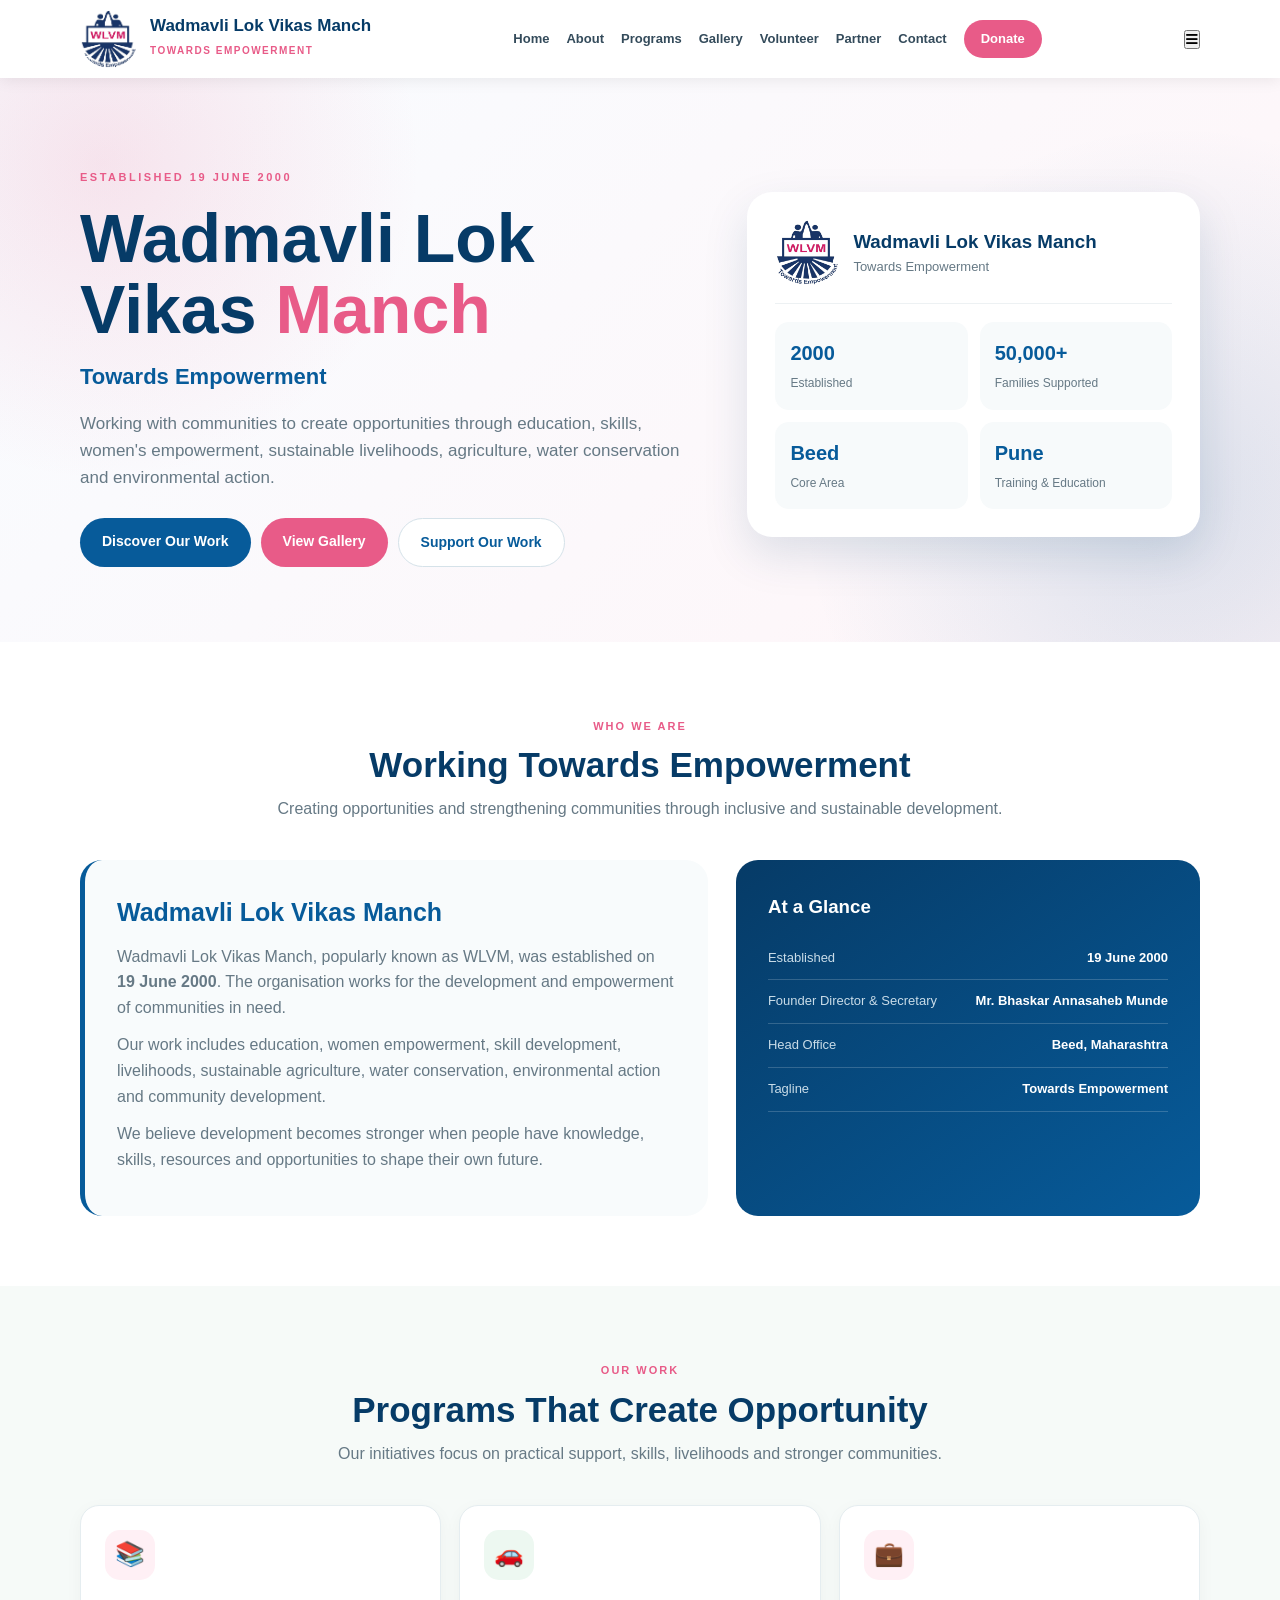
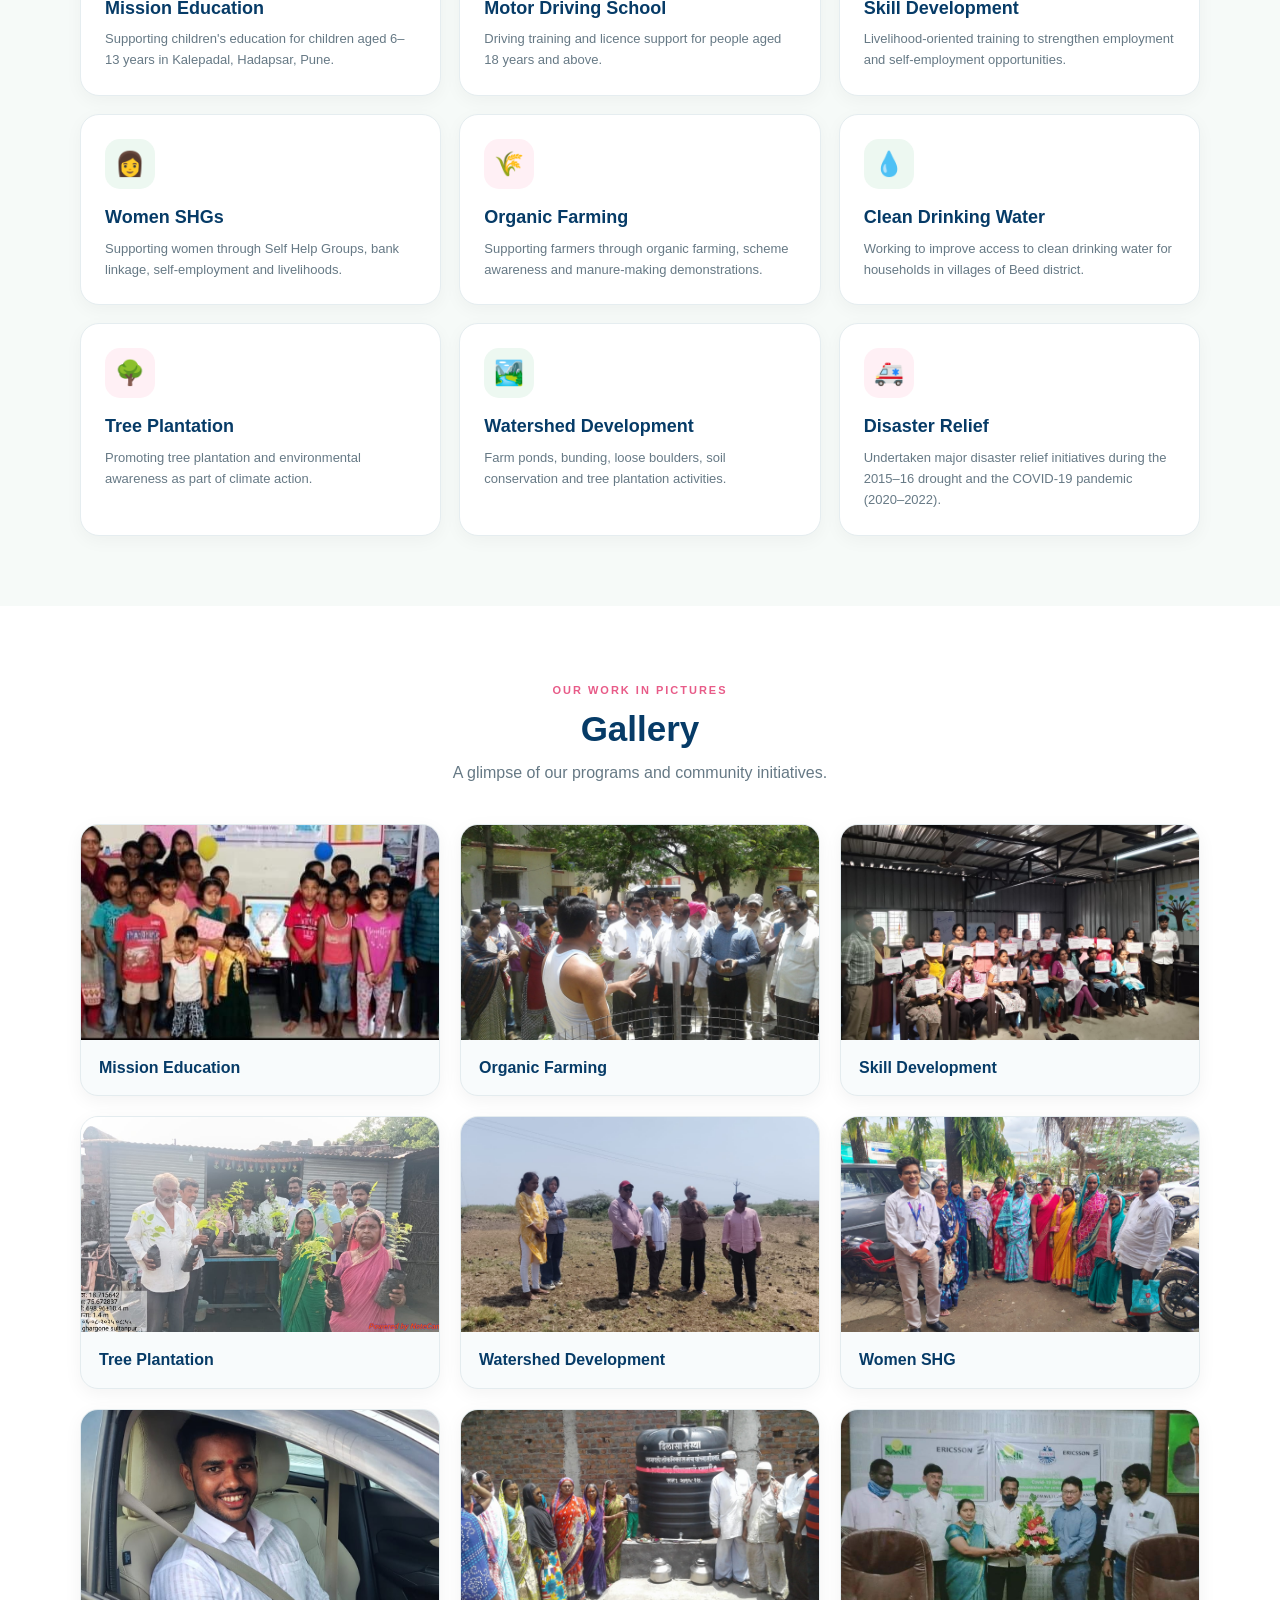
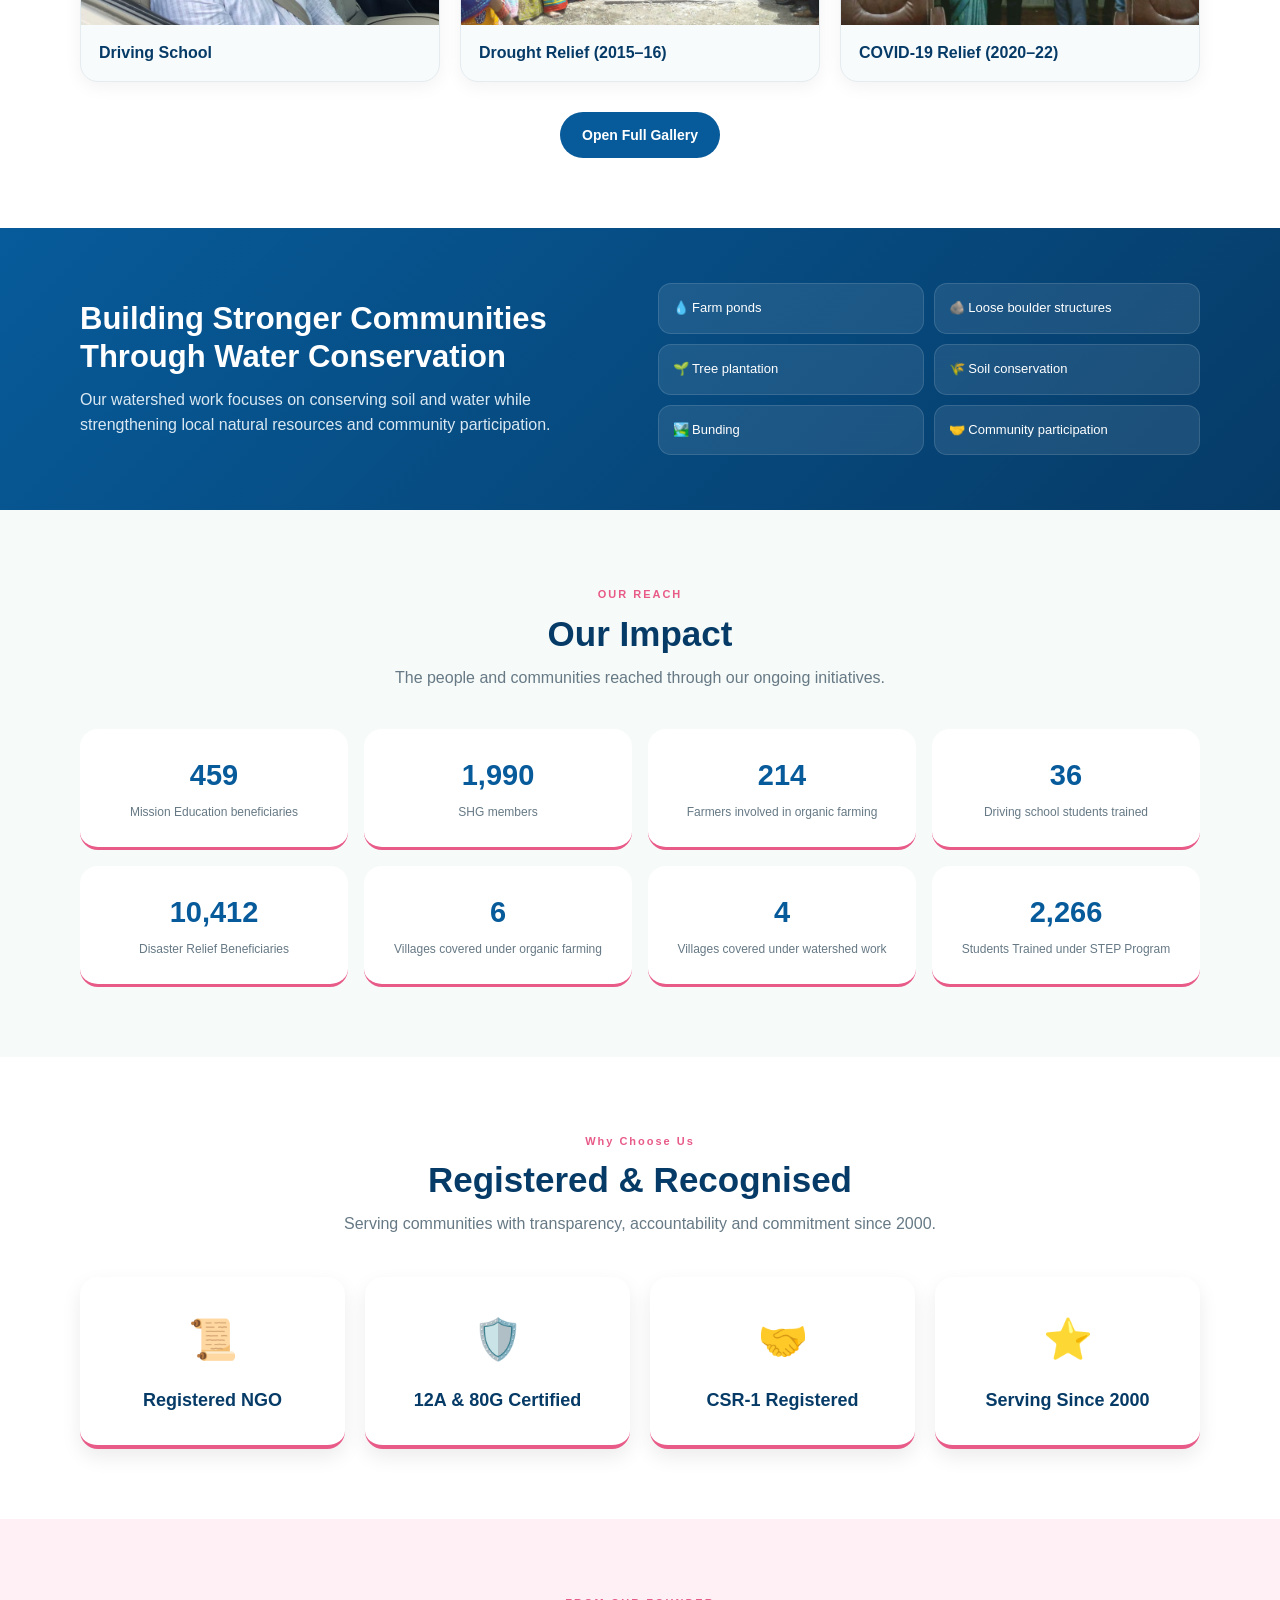
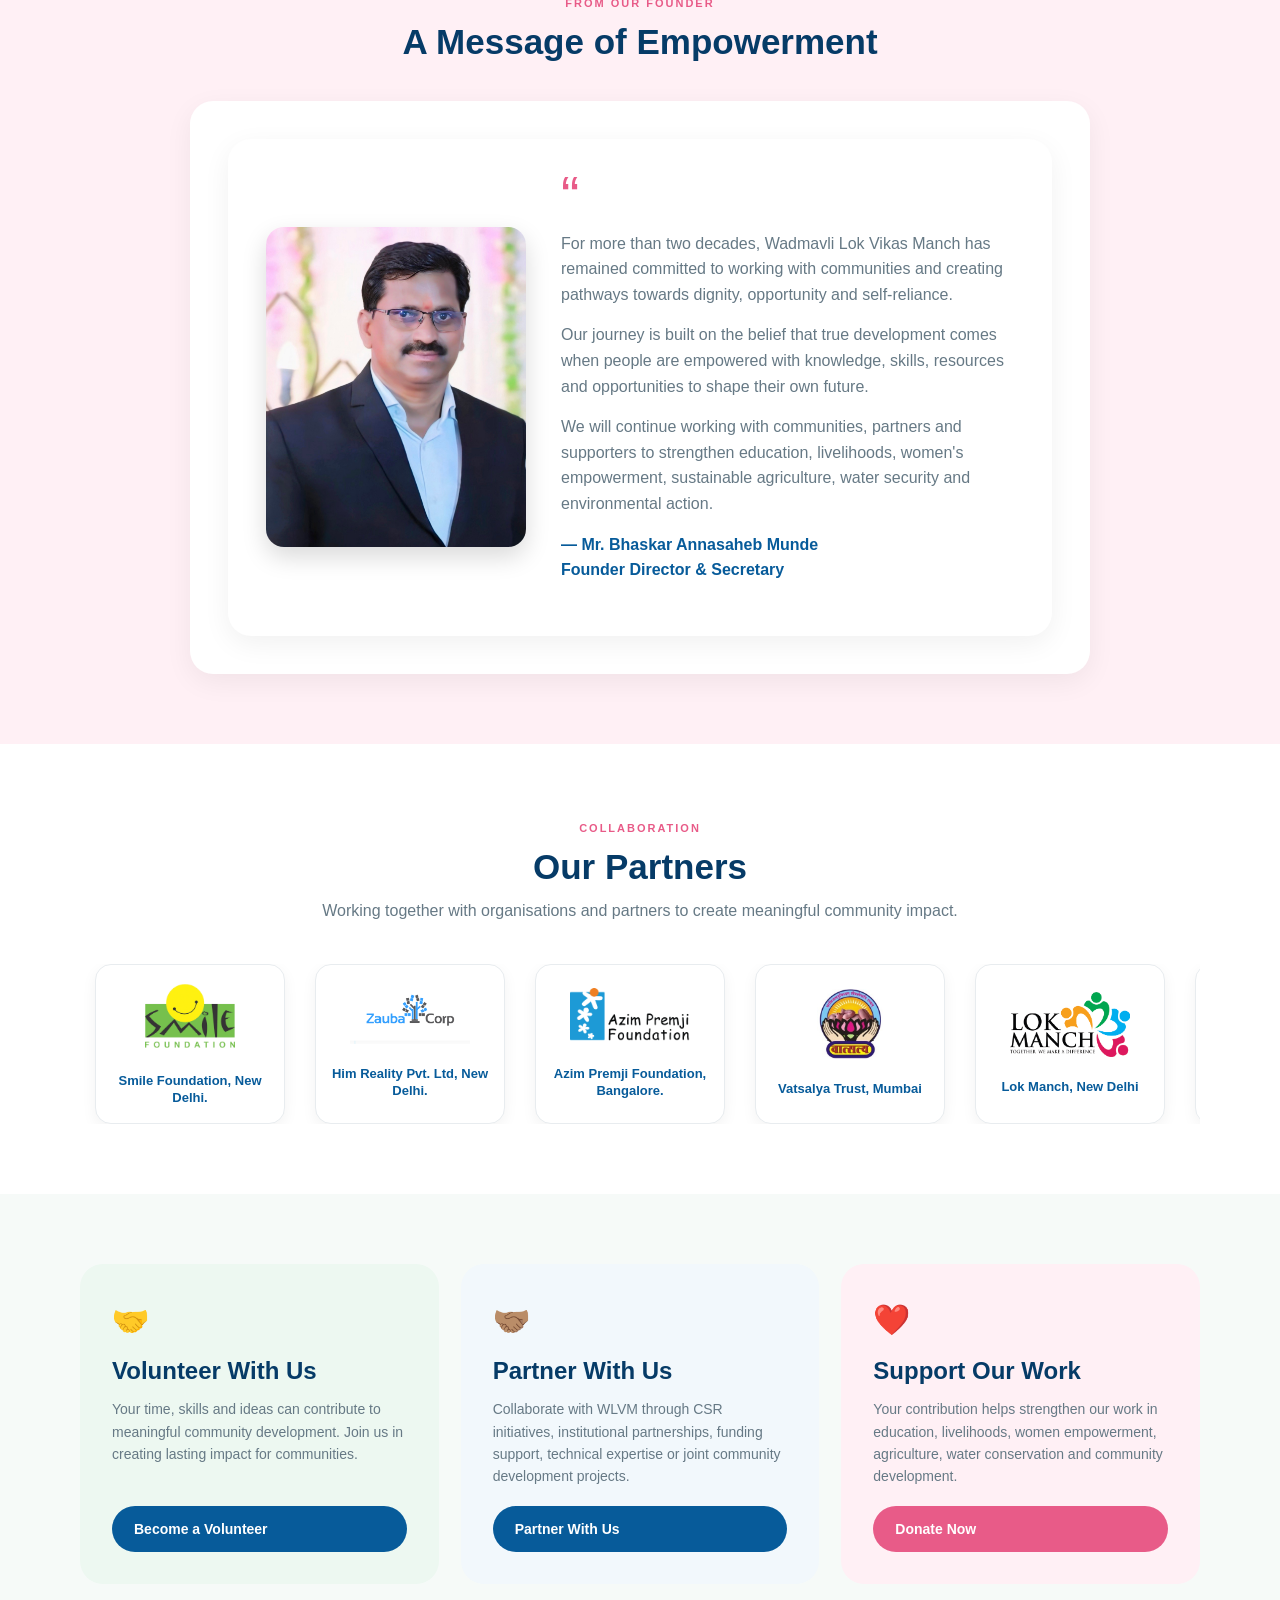
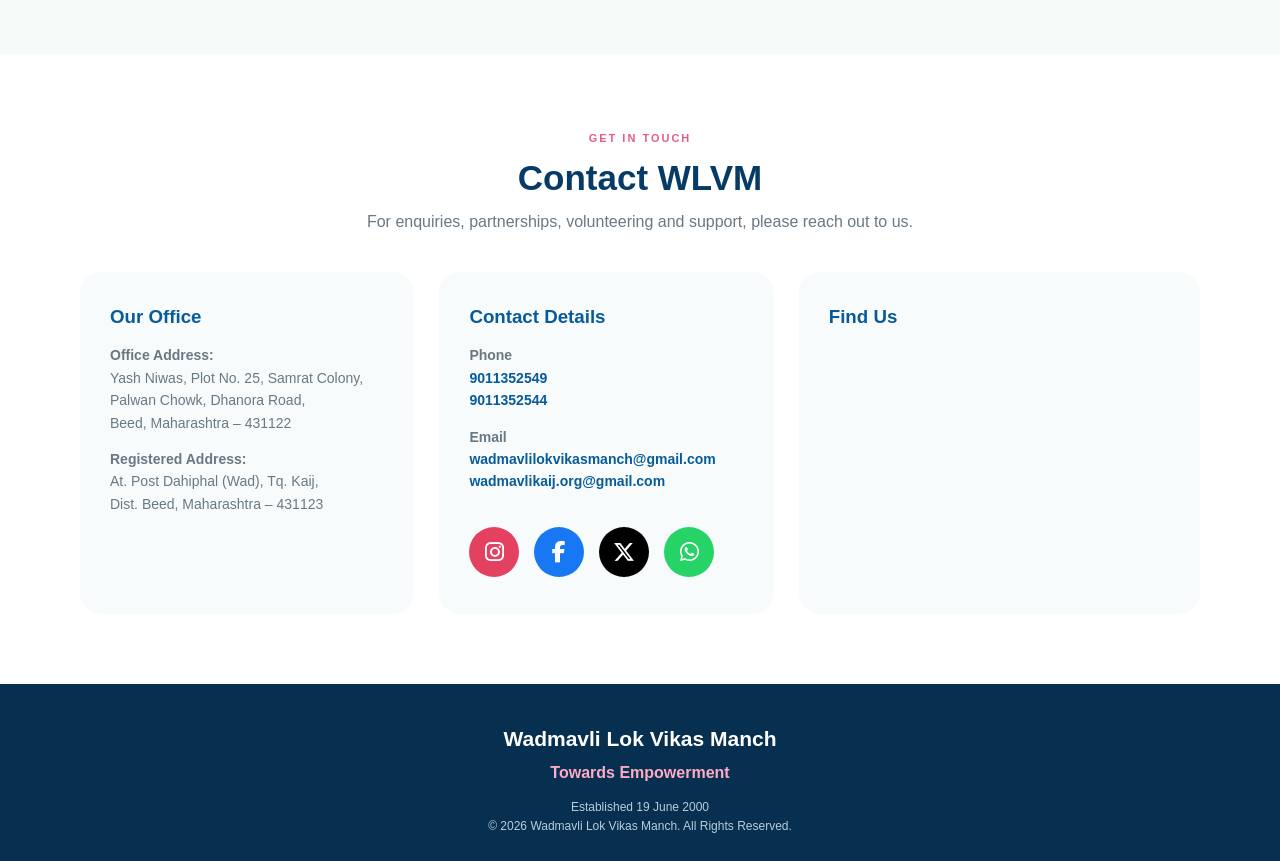
==== index.html @ 4b218665 "Remove flex-shrink from mobile menu button" ====
<!DOCTYPE html>
<html lang="en">

<head>

<meta charset="UTF-8">
<meta name="viewport" content="width=device-width, initial-scale=1.0">

<title>Wadmavli Lok Vikas Manch | Official Website</title>

<meta name="description" content="Official website of Wadmavli Lok Vikas Manch (WLVM), a registered NGO established in 2000 working for education, women empowerment, skill development, watershed development, organic farming and sustainable community development in Maharashtra, India.">

<meta name="keywords" content="Wadmavli Lok Vikas Manch, WLVM, NGO Maharashtra, NGO India, Women Empowerment, Education, Skill Development, Watershed Development, Organic Farming">

<meta name="author" content="Wadmavli Lok Vikas Manch">
<meta name="robots" content="index, follow">
<meta name="application-name" content="Wadmavli Lok Vikas Manch">

<link rel="canonical" href="https://wadmavlibeed.org/">

<link rel="icon" type="image/png" sizes="32x32" href="/favicon.png">

<!-- Open Graph -->
<meta property="og:title" content="Wadmavli Lok Vikas Manch | Official Website">
<meta property="og:site_name" content="Wadmavli Lok Vikas Manch">
<meta property="og:description" content="Towards Empowerment – Working for education, women empowerment, skill development, watershed development, organic farming and sustainable community development.">
<meta property="og:type" content="website">
<meta property="og:url" content="https://wadmavlibeed.org/">
<meta property="og:image" content="https://wadmavlibeed.org/logo.png">

<!-- Twitter/X -->
<meta name="twitter:card" content="summary_large_image">
<meta name="twitter:title" content="Wadmavli Lok Vikas Manch | Official Website">
<meta name="twitter:description" content="Official website of Wadmavli Lok Vikas Manch.">
<meta name="twitter:image" content="https://wadmavlibeed.org/logo.png">

<script type="application/ld+json">
{
  "@context": "https://schema.org",
  "@type": "NGO",
  "@id": "https://wadmavlibeed.org/#organization",
  "name": "Wadmavli Lok Vikas Manch",
  "alternateName": "WLVM",
  "url": "https://wadmavlibeed.org/",
  "logo": "https://wadmavlibeed.org/logo.png",
  "image": "https://wadmavlibeed.org/logo.png",
  "description": "Wadmavli Lok Vikas Manch is a registered non-governmental organization established in 2000, working towards education, women empowerment, skill development, watershed development, organic farming, livelihood generation and sustainable community development in Maharashtra, India.",
  "foundingDate": "2000",
  "areaServed": {
    "@type": "Country",
    "name": "India"
  },
  "contactPoint": {
    "@type": "ContactPoint",
    "contactType": "General Enquiries",
    "telephone": "+91-9011352544",
    "email": "wadmavlikaij.org@gmail.com"
  },
  "sameAs": [
    "https://www.instagram.com/wadmavli_lok_vikas_manch",
    "https://www.facebook.com/share/1Lcv3JSCjg/",
    "https://www.linkedin.com/in/wadmavli-lok-vikas-manch-0359a841a",
    "https://x.com/wadmavli_beed",
    "https://share.google/FuihnnVxALgNnZb7f"
  ],
  "knowsAbout": [
    "Education",
    "Women Empowerment",
    "Skill Development",
    "Organic Farming",
    "Watershed Development",
    "Community Development",
    "Livelihood Generation",
    "Youth Development"
  ]
}
</script>

<style>

  
/* =========================
   BASIC RESET
========================= */

*{
    margin:0;
    padding:0;
    box-sizing:border-box;
}

html{
    scroll-behavior:smooth;
}

body{
    font-family:Arial, Helvetica, sans-serif;
    color:#263746;
    background:#f6faf8;
    line-height:1.6;
}

img{
    max-width:100%;
    display:block;
}

a{
    text-decoration:none;
}

.container{
    width:min(1120px,92%);
    margin:auto;
}

section{
    scroll-margin-top:85px;
}


/* =========================
   COLORS
========================= */

:root{
    --blue:#075b9a;
    --dark-blue:#063b67;
    --pink:#e85b88;
    --green:#3c8b62;
    --light-pink:#fff0f5;
    --light-green:#edf8f1;
    --light-blue:#f2f8fc;
    --muted:#667985;
    --white:#ffffff;
}


/* =========================
   HEADER
========================= */

header{
    position:sticky;
    top:0;
    z-index:1000;
    background:rgba(255,255,255,.97);
    box-shadow:0 2px 15px rgba(0,0,0,.08);
}

.navbar{
    min-height:78px;
    display:flex;
    justify-content:space-between;
    align-items:center;
    gap:20px;
}

.logo-area{
    display:flex;
    align-items:center;
    gap:12px;
}

.logo-image{
    width:58px;
    height:58px;
    object-fit:contain;
    border-radius:50%;
}

.logo-text h2{
    color:var(--dark-blue);
    font-size:17px;
    line-height:1.2;
}

.logo-text span{
    color:var(--pink);
    font-size:10px;
    font-weight:bold;
    letter-spacing:1.5px;
}

nav{
    display:flex;
    align-items:center;
    gap:17px;
}

nav a{
    color:#344b5b;
    font-size:13px;
    font-weight:bold;
}

nav a:hover{
    color:var(--pink);
}

.nav-donate{
    background:var(--pink);
    color:white !important;
    padding:9px 17px;
    border-radius:25px;
}


/* =========================
   HERO
========================= */

.hero{
    padding:85px 0 75px;

    background:
        radial-gradient(
            circle at 8% 15%,
            rgba(232,91,136,.15),
            transparent 25%
        ),

        radial-gradient(
            circle at 92% 75%,
            rgba(7,91,154,.14),
            transparent 30%
        ),

        linear-gradient(
            135deg,
            #f8fcff,
            #fff5f8
        );
}

.hero-grid{
    display:grid;
    grid-template-columns:1.15fr .85fr;
    align-items:center;
    gap:55px;
}

.hero-label{
    color:var(--pink);
    font-size:11px;
    font-weight:bold;
    letter-spacing:2.5px;
}

.hero h1{
    color:var(--dark-blue);
    font-size:clamp(42px,6vw,68px);
    line-height:1.05;
    margin:14px 0;
}

.hero h1 span{
    color:var(--pink);
}

.tagline{
    color:var(--blue);
    font-size:22px;
    font-weight:bold;
    margin-bottom:15px;
}

.hero-description{
    color:var(--muted);
    font-size:17px;
    max-width:650px;
}

.buttons{
    display:flex;
    flex-wrap:wrap;
    gap:10px;
    margin-top:27px;
}

.btn{
    display:inline-block;
    padding:12px 22px;
    border-radius:30px;
    font-size:14px;
    font-weight:bold;
    transition:.25s;
}

.btn:hover{
    transform:translateY(-2px);
}

.btn-blue{
    background:var(--blue);
    color:white;
}

.btn-pink{
    background:var(--pink);
    color:white;
}

.btn-white{
    background:white;
    color:var(--blue);
    border:1px solid #d5e2e9;
}


/* =========================
   HERO CARD
========================= */

.hero-card{
    background:white;
    padding:28px;
    border-radius:25px;
    box-shadow:0 18px 45px rgba(6,59,103,.13);
}

.hero-card-top{
    display:flex;
    align-items:center;
    gap:13px;
    padding-bottom:18px;
    border-bottom:1px solid #edf1f3;
    margin-bottom:18px;
}

.hero-logo{
    width:65px;
    height:65px;
    object-fit:contain;
}

.hero-card h3{
    color:var(--dark-blue);
}

.hero-card p{
    color:var(--muted);
    font-size:13px;
}

.hero-points{
    display:grid;
    grid-template-columns:1fr 1fr;
    gap:12px;
}

.hero-point{
    background:#f7fafb;
    padding:15px;
    border-radius:14px;
}

.hero-point strong{
    display:block;
    color:var(--blue);
    font-size:20px;
}

.hero-point span{
    color:var(--muted);
    font-size:12px;
}


/* =========================
   GENERAL SECTION
========================= */

.section{
    padding:70px 0;
}

.section-heading{
    text-align:center;
    max-width:760px;
    margin:0 auto 38px;
}

.eyebrow{
    color:var(--pink);
    font-size:11px;
    font-weight:bold;
    letter-spacing:2px;
}

.section-heading h2{
    color:var(--dark-blue);
    font-size:35px;
    line-height:1.2;
    margin:7px 0 10px;
}

.section-heading p{
    color:var(--muted);
}


/* =========================
   ABOUT
========================= */

.about{
    background:white;
}

.about-grid{
    display:grid;
    grid-template-columns:1.15fr .85fr;
    gap:28px;
}

.about-main{
    background:#f8fbfc;
    padding:32px;
    border-radius:22px;
    border-left:5px solid var(--blue);
}

.about-main h3{
    color:var(--blue);
    font-size:25px;
    margin-bottom:12px;
}

.about-main p{
    color:var(--muted);
    margin-bottom:12px;
}

.about-facts{
    background:linear-gradient(
        145deg,
        var(--dark-blue),
        var(--blue)
    );

    color:white;
    padding:32px;
    border-radius:22px;
}

.about-facts h3{
    margin-bottom:15px;
}

.fact{
    display:flex;
    justify-content:space-between;
    gap:15px;
    padding:11px 0;
    border-bottom:1px solid rgba(255,255,255,.18);
    font-size:13px;
}

.fact span{
    color:#c9dce8;
}

.fact strong{
    text-align:right;
}


/* =========================
   PROGRAMS
========================= */

.programs{
    background:#f6faf8;
}

.program-grid{
    display:grid;
    grid-template-columns:repeat(3,1fr);
    gap:18px;
}

.program-card{
    background:white;
    padding:24px;
    border-radius:19px;
    border:1px solid #e5edf0;
    box-shadow:0 5px 18px rgba(0,0,0,.04);
    transition:.25s;
}

.program-card:hover{
    transform:translateY(-4px);
    box-shadow:0 12px 25px rgba(0,0,0,.09);
}

.program-icon{
    width:50px;
    height:50px;
    border-radius:15px;
    display:flex;
    align-items:center;
    justify-content:center;
    background:var(--light-pink);
    font-size:24px;
    margin-bottom:14px;
}

.program-card:nth-child(even)
.program-icon{
    background:var(--light-green);
}

.program-card h3{
    color:var(--dark-blue);
    font-size:18px;
    margin-bottom:7px;
}

.program-card p{
    color:var(--muted);
    font-size:13px;
}


/* =========================
   GALLERY
========================= */

.gallery{
    background:white;
}

.gallery-grid{
    display:grid;
    grid-template-columns:repeat(3,1fr);
    gap:20px;
}

.gallery-card{
    background:#f8fbfc;
    border-radius:18px;
    overflow:hidden;
    border:1px solid #e4ecef;
    box-shadow:0 5px 18px rgba(0,0,0,.05);
    transition:.25s;
}

.gallery-card:hover{
    transform:translateY(-5px);
    box-shadow:0 12px 28px rgba(0,0,0,.10);
}

.gallery-card img{
    width:100%;
    height:215px;
    object-fit:cover;
}

.gallery-card h3{
    color:var(--dark-blue);
    padding:15px 18px;
    font-size:16px;
}

.gallery-more{
    text-align:center;
    margin-top:30px;
}


/* =========================
   HIGHLIGHT
========================= */

.highlight{
    padding:55px 0;
    background:
        linear-gradient(
            135deg,
            var(--blue),
            var(--dark-blue)
        );

    color:white;
}

.highlight-grid{
    display:grid;
    grid-template-columns:1fr 1fr;
    gap:35px;
    align-items:center;
}

.highlight h2{
    font-size:31px;
    line-height:1.2;
    margin-bottom:12px;
}

.highlight p{
    color:#d9e8f2;
}

.highlight-list{
    display:grid;
    grid-template-columns:1fr 1fr;
    gap:10px;
}

.highlight-item{
    background:rgba(255,255,255,.09);
    border:1px solid rgba(255,255,255,.12);
    padding:14px;
    border-radius:13px;
    font-size:13px;
}


/* =========================
   IMPACT
========================= */

.impact{
    background:#f6faf8;
}

.impact-grid{
    display:grid;
    grid-template-columns:repeat(4,1fr);
    gap:16px;
}

.impact-card{
    text-align:center;
    background:white;
    border-radius:18px;
    padding:23px 12px;
    border-bottom:3px solid var(--pink);
}

.impact-card strong{
    display:block;
    color:var(--blue);
    font-size:29px;
}

.impact-card span{
    color:var(--muted);
    font-size:12px;
}

/* ===========================
   TRUST SECTION
=========================== */

.trust{
    background:#ffffff;
}

.trust-grid{
    display:grid;
    grid-template-columns:repeat(4,1fr);
    gap:20px;
    margin-top:40px;
}

.trust-card{
    background:#ffffff;
    border-radius:18px;
    padding:30px 20px;
    text-align:center;
    box-shadow:0 8px 20px rgba(0,0,0,.08);
    border-bottom:4px solid var(--pink);
    transition:.3s ease;
}

.trust-card:hover{
    transform:translateY(-6px);
}

.trust-icon{
    font-size:40px;
    margin-bottom:15px;
}

.trust-card h3{
    margin:0;
    color:var(--dark-blue);
    font-size:18px;
}

/* Responsive */

@media (max-width:900px){

.trust-grid{
    grid-template-columns:repeat(2,1fr);
}

}

@media (max-width:600px){

.trust-grid{
    grid-template-columns:1fr;
}

}
/* =========================
   FOUNDER MESSAGE
========================= */

.founder{
    background:var(--light-pink);
}

.founder-box{
    max-width:900px;
    margin:auto;
    background:white;
    padding:38px;
    border-radius:23px;
    box-shadow:0 8px 28px rgba(0,0,0,.06);
}

.quote-mark{
    color:var(--pink);
    font-size:55px;
    line-height:.7;
}

.founder-box p{
    color:var(--muted);
    margin:15px 0;
}

.signature{
    color:var(--blue)!important;
    font-weight:bold;
}
.founder-content{
    display:flex;
    align-items:center;
    gap:35px;
}

.founder-image img{
    width:260px;
    height:320px;
    object-fit:cover;
    border-radius:18px;
    box-shadow:0 10px 25px rgba(0,0,0,.15);
}

.founder-text{
    flex:1;
}

/* =========================
   PARTNERS
========================= */

.partners{
    background:#fff;
    overflow:hidden;
}

.partner-slider{
    width:100%;
    overflow:hidden;
    position:relative;
    margin-top:40px;
}

.partner-track{
    display:flex;
    align-items:center;
    width:max-content;
    animation:scrollPartners 35s linear infinite;
}

.partner-track:hover{
    animation-play-state:paused;
}

.partner{
    flex:0 0 auto;
    width:190px;
    height:160px;
    margin:0 15px;
    background:#fff;
    border:1px solid #e8ecef;
    border-radius:16px;
    display:flex;
    flex-direction:column;
    align-items:center;
    justify-content:center;
    padding:15px;
    box-shadow:0 5px 15px rgba(0,0,0,.05);
    transition:.3s;
    text-align:center;
}

.partner:hover{
    transform:translateY(-5px);
    box-shadow:0 10px 25px rgba(0,0,0,.12);
}

.partner img{
    max-width:120px;
    max-height:70px;
    object-fit:contain;
    margin-bottom:12px;
}

.partner p{
    margin-top:10px;
    margin-bottom:0;
    font-size:13px;
    font-weight:600;
    line-height:1.3;
    color:#075b9a;
    text-align:center;
}

  
@keyframes scrollPartners{
    from{
        transform:translateX(0);
    }
    to{
        transform:translateX(-50%);
    }
}

@media(max-width:768px){

    .partner{
        width:150px;
        height:110px;
        margin:0 10px;
    }

    .partner img{
        max-width:100px;
        max-height:55px;
    }

    .partner-track{
        animation-duration:25s;
    }

}

/* =========================
   VOLUNTEER + PARTNER + DONATE
========================= */

.action-section{
    background:#f6faf8;
}

.action-grid{
    display:grid;
    grid-template-columns:repeat(3,1fr);
    gap:22px;
}

.action-card{
    padding:32px;
    border-radius:23px;
    display:flex;
    flex-direction:column;
}

.volunteer-card{
    background:var(--light-green);
}

.partner-card{
    background:var(--light-blue);
}

.donate-card{
    background:var(--light-pink);
}

.action-icon{
    font-size:30px;
    margin-bottom:8px;
}

.action-card h2{
    color:var(--dark-blue);
    margin-bottom:8px;
}

.action-card p{
    color:var(--muted);
    font-size:14px;
    margin-bottom:18px;
}

.action-card .btn{
    margin-top:auto;
}

/* Optional (only keep if used on donate.html) */

.bank-details{
    background:white;
    padding:18px;
    border-radius:15px;
    margin:15px 0;
}

.bank-details p{
    color:#263746;
    font-size:12px;
    margin:5px 0;
}

.bank-details strong{
    color:var(--blue);
}


/* =========================
   CONTACT
========================= */

.contact{
    background:white;
}

.contact-grid{
    display: grid;
    grid-template-columns: 1fr 1fr 1.2fr;
    gap: 25px;
    align-items: stretch;
}

.contact-card{
    background:#f8fbfc;
    border-radius:21px;
    padding:30px;
    display:flex;
    flex-direction:column;
    height:100%;
}

.contact-card h3{
    color:var(--blue);
    margin-bottom:12px;
}

.contact-card p{
    color:var(--muted);
    font-size:14px;
    margin-bottom:14px;
}

.contact-card a{
    color:var(--blue);
    font-weight:bold;
}

.socials{
    display:flex;
    gap:15px;
    flex-wrap:wrap;
    margin-top:20px;
}

.socials a{
    width:50px;
    height:50px;
    border-radius:50%;
    display:flex;
    align-items:center;
    justify-content:center;
    color:white;
    font-size:22px;
    transition:.3s;
}

.socials a:nth-child(1){
    background:#E4405F;
}

.socials a:nth-child(2){
    background:#1877F2;
}

.socials a:nth-child(3){
    background:#000;
}

.socials a:nth-child(4){
    background:#25D366;
}

.socials a:hover{
    transform:translateY(-5px);
    box-shadow:0 8px 20px rgba(0,0,0,.2);
}

/* =========================
   FOOTER
========================= */

footer{
    background:#062f50;
    color:white;
    text-align:center;
    padding:38px 20px 25px;
}

footer h2{
    font-size:21px;
}

.footer-tagline{
    color:#ffabc4;
    font-weight:bold;
    margin:4px 0 12px;
}

footer p{
    color:#b9cedc;
    font-size:12px;
}


/* =========================
   TABLET
========================= */

@media (max-width:950px){

    nav{
        display:none;
    }

    .hero-grid,
    .about-grid,
    .highlight-grid,
    .founder-content{
        grid-template-columns:1fr;
        display:grid;
    }

    .founder-content{
        text-align:center;
    }

    .founder-image{
        margin:auto;
    }

    .program-grid{
        grid-template-columns:repeat(2,1fr);
    }

    .gallery-grid{
        grid-template-columns:repeat(2,1fr);
    }

    .partner-grid{
        grid-template-columns:repeat(2,1fr);
    }

    .impact-grid{
        grid-template-columns:repeat(2,1fr);
    }

    .trust-grid{
        grid-template-columns:repeat(2,1fr);
    }

    /* Three cards become two per row */
    .action-grid{
        grid-template-columns:repeat(2,1fr);
    }

    .contact-grid{
        grid-template-columns:1fr;
    }

}


/* =========================
   MOBILE
========================= */

@media (max-width:650px){

    .navbar{
        min-height:68px;
    }

    .logo-image{
        width:46px;
        height:46px;
    }

    .logo-text h2{
        font-size:14px;
    }

    .hero{
        padding:60px 0;
    }

    .hero h1{
        font-size:41px;
    }

    .section{
        padding:55px 0;
    }

    .section-heading h2{
        font-size:29px;
    }

    .program-grid,
    .gallery-grid,
    .partner-grid,
    .action-grid,
    .contact-grid,
    .trust-grid{
        grid-template-columns:1fr;
    }

    .impact-grid{
        grid-template-columns:repeat(2,1fr);
    }

    .highlight-list{
        grid-template-columns:1fr;
    }

    .gallery-card img{
        height:230px;
    }

    .founder-content{
        display:block;
        text-align:center;
    }

    .founder-image{
        margin-bottom:25px;
    }

    .founder-image img{
        width:220px;
        height:auto;
        margin:auto;
    }

}

}
 /* =========================
   MOBILE MENU BUTTON
   ========================= */

.mobile-menu-btn{
    display:none;
    border:none;
    background:transparent;
    color:#063b67;
    font-size:24px;
    cursor:pointer;
    padding:5px 10px;
    width:44px;
    height:44px;
    align-items:center;
    justify-content:center;
}

/* =========================
   MOBILE NAVIGATION BUTTON
   ========================= */

@media (max-width:768px){

    .mobile-menu-btn{
        display:flex;
    }

}
  /* =========================
   OPEN MOBILE NAVIGATION
   ========================= */

@media (max-width:950px){

    .navbar{
        position:relative;
    }

    .navbar.mobile-open nav{
        display:flex;
        position:absolute;
        top:100%;
        right:0;
        width:220px;
        flex-direction:column;
        align-items:stretch;
        gap:0;
        background:white;
        padding:10px 0;
        border-radius:0 0 16px 16px;
        box-shadow:0 12px 30px rgba(0,0,0,.15);
        z-index:2000;
    }

    .navbar.mobile-open nav a{
        display:block;
        width:100%;
        padding:13px 20px;
        text-align:left;
        box-sizing:border-box;
    }

    .navbar.mobile-open nav a:hover{
        background:#f1f7fb;
    }

    .navbar.mobile-open .nav-donate{
        margin:8px 12px;
        width:auto;
        text-align:center;
    }

}

</style>
  
<link rel="stylesheet"
href="https://cdnjs.cloudflare.com/ajax/libs/font-awesome/6.7.2/css/all.min.css">
  
</head>


<body>


<!-- =================================
     HEADER
================================= -->

<header>

<div class="container navbar">

<div class="logo-area">

<img
src="logo.png"
alt="Wadmavli Lok Vikas Manch Logo"
class="logo-image">

<div class="logo-text">

<h2>Wadmavli Lok Vikas Manch</h2>

<span>TOWARDS EMPOWERMENT</span>

</div>

</div>


<nav>

    <a href="index.html">Home</a>

    <a href="about.html">About</a>

    <a href="programs.html">Programs</a>

    <a href="gallery.html">Gallery</a>

    <a href="volunteer.html">Volunteer</a>

    <a href="partner.html">Partner</a>

    <a href="contact.html">Contact</a>

    <a href="donate.html" class="nav-donate">Donate</a>

</nav>
  
<button class="mobile-menu-btn"
        onclick="toggleMobileMenu()"
        aria-label="Open navigation menu"
        aria-expanded="false">
    <i class="fa-solid fa-bars"></i>
</button>
  
</div>

</header>



<!-- =================================
     HERO
================================= -->

<section class="hero" id="home">

<div class="container hero-grid">


<div>

<span class="hero-label">
ESTABLISHED 19 JUNE 2000
</span>

<h1>
Wadmavli Lok Vikas <span>Manch</span>
</h1>

<div class="tagline">
Towards Empowerment
</div>

<p class="hero-description">
Working with communities to create opportunities
through education, skills, women's empowerment,
sustainable livelihoods, agriculture, water
conservation and environmental action.
</p>


<div class="buttons">

<a href="#about" class="btn btn-blue">
Discover Our Work
</a>

<a href="#gallery" class="btn btn-pink">
View Gallery
</a>

<a href="#donate" class="btn btn-white">
Support Our Work
</a>

</div>

</div>


<div class="hero-card">

<div class="hero-card-top">

<img
src="logo.png"
alt="WLVM Logo"
class="hero-logo">

<div>

<h3>Wadmavli Lok Vikas Manch</h3>

<p>Towards Empowerment</p>

</div>

</div>


<div class="hero-points">

<div class="hero-point">
<strong>2000</strong>
<span>Established</span>
</div>

<div class="hero-point">
<strong>50,000+</strong>
<span>Families Supported</span>
</div>

<div class="hero-point">
<strong>Beed</strong>
<span>Core Area</span>
</div>

<div class="hero-point">
<strong>Pune</strong>
<span>Training & Education</span>
</div>

</div>

</div>


</div>

</section>



<!-- =================================
     ABOUT
================================= -->

<section class="section about" id="about">

<div class="container">


<div class="section-heading">

<span class="eyebrow">
WHO WE ARE
</span>

<h2>
Working Towards Empowerment
</h2>

<p>
Creating opportunities and strengthening communities
through inclusive and sustainable development.
</p>

</div>


<div class="about-grid">


<div class="about-main">

<h3>
Wadmavli Lok Vikas Manch
</h3>

<p>
Wadmavli Lok Vikas Manch, popularly known as WLVM,
was established on <strong>19 June 2000</strong>.
The organisation works for the development and
empowerment of communities in need.
</p>

<p>
Our work includes education, women empowerment,
skill development, livelihoods, sustainable
agriculture, water conservation, environmental
action and community development.
</p>

<p>
We believe development becomes stronger when
people have knowledge, skills, resources and
opportunities to shape their own future.
</p>

</div>


<div class="about-facts">

<h3>
At a Glance
</h3>

<div class="fact">
<span>Established</span>
<strong>19 June 2000</strong>
</div>

<div class="fact">
<span>Founder Director & Secretary</span>
<strong>Mr. Bhaskar Annasaheb Munde</strong>
</div>

<div class="fact">
<span>Head Office</span>
<strong>Beed, Maharashtra</strong>
</div>

<div class="fact">
<span>Tagline</span>
<strong>Towards Empowerment</strong>
</div>

</div>


</div>

</div>

</section>



<!-- =================================
     PROGRAMS
================================= -->

<section class="section programs" id="programs">

<div class="container">


<div class="section-heading">

<span class="eyebrow">
OUR WORK
</span>

<h2>
Programs That Create Opportunity
</h2>

<p>
Our initiatives focus on practical support,
skills, livelihoods and stronger communities.
</p>

</div>


<div class="program-grid">


<div class="program-card">

<div class="program-icon">
📚
</div>

<h3>
Mission Education
</h3>

<p>
Supporting children's education for children
aged 6–13 years in Kalepadal, Hadapsar, Pune.
</p>

</div>


<div class="program-card">

<div class="program-icon">
🚗
</div>

<h3>
Motor Driving School
</h3>

<p>
Driving training and licence support for
people aged 18 years and above.
</p>

</div>


<div class="program-card">

<div class="program-icon">
💼
</div>

<h3>
Skill Development
</h3>

<p>
Livelihood-oriented training to strengthen
employment and self-employment opportunities.
</p>

</div>


<div class="program-card">

<div class="program-icon">
👩
</div>

<h3>
Women SHGs
</h3>

<p>
Supporting women through Self Help Groups,
bank linkage, self-employment and livelihoods.
</p>

</div>


<div class="program-card">

<div class="program-icon">
🌾
</div>

<h3>
Organic Farming
</h3>

<p>
Supporting farmers through organic farming,
scheme awareness and manure-making demonstrations.
</p>

</div>


<div class="program-card">

<div class="program-icon">
💧
</div>

<h3>
Clean Drinking Water
</h3>

<p>
Working to improve access to clean drinking
water for households in villages of Beed district.
</p>

</div>


<div class="program-card">

<div class="program-icon">
🌳
</div>

<h3>
Tree Plantation
</h3>

<p>
Promoting tree plantation and environmental
awareness as part of climate action.
</p>

</div>


<div class="program-card">

<div class="program-icon">
🏞️
</div>

<h3>
Watershed Development
</h3>

<p>
Farm ponds, bunding, loose boulders, soil
conservation and tree plantation activities.
</p>

</div>
<div class="program-card">

<div class="program-icon">
🚑
</div>

<h3>
Disaster Relief
</h3>

<p>
Undertaken major disaster relief initiatives during the
2015–16 drought and the COVID-19 pandemic (2020–2022).
</p>

</div>

</div>

</div>

</section>



<!-- =================================
     GALLERY
================================= -->

<section class="section gallery" id="gallery">

<div class="container">


<div class="section-heading">

<span class="eyebrow">
OUR WORK IN PICTURES
</span>

<h2>
Gallery
</h2>

<p>
A glimpse of our programs and community initiatives.
</p>

</div>


<div class="gallery-grid">


<!-- MISSION EDUCATION -->

<div class="gallery-card">

<img
src="mission-education.jpeg"
alt="Mission Education">

<h3>
Mission Education
</h3>

</div>


<!-- ORGANIC FARMING -->

<div class="gallery-card">

<img
src="organic-farming.jpeg"
alt="Organic Farming">

<h3>
Organic Farming
</h3>

</div>


<!-- SKILL DEVELOPMENT -->

<div class="gallery-card">

<img
src="skill-development.jpeg"
alt="Skill Development">

<h3>
Skill Development
</h3>

</div>


<!-- TREE PLANTATION -->

<div class="gallery-card">

<img
src="tree-plantation.jpeg"
alt="Tree Plantation">

<h3>
Tree Plantation
</h3>

</div>


<!-- WATERSHED -->

<div class="gallery-card">

<img
src="watershed.jpeg"
alt="Watershed Development">

<h3>
Watershed Development
</h3>

</div>


<!-- WOMEN SHG -->

<div class="gallery-card">

<img
src="women-shg.jpeg"
alt="Women Self Help Groups">

<h3>
Women SHG
</h3>

</div>


<!-- DRIVING SCHOOL -->

<div class="gallery-card">

<img
src="driving-school.jpeg"
alt="Motor Driving School">

<h3>
Driving School
</h3>

</div>
<div class="gallery-card">

<img
src="drought-relief.jpeg"
alt="Drought Relief">

<h3>
Drought Relief (2015–16)
</h3>

</div>

<div class="gallery-card">

<img
src="covid-relief.jpeg"
alt="COVID-19 Relief">

<h3>
COVID-19 Relief (2020–22)
</h3>

</div>

</div>


<div class="gallery-more">

<a href="gallery.html" class="btn btn-blue">
Open Full Gallery
</a>

</div>


</div>

</section>



<!-- =================================
     WATERSHED HIGHLIGHT
================================= -->

<section class="highlight">

<div class="container highlight-grid">


<div>

<h2>
Building Stronger Communities Through Water Conservation
</h2>

<p>
Our watershed work focuses on conserving soil and
water while strengthening local natural resources
and community participation.
</p>

</div>


<div class="highlight-list">

<div class="highlight-item">
💧 Farm ponds
</div>

<div class="highlight-item">
🪨 Loose boulder structures
</div>

<div class="highlight-item">
🌱 Tree plantation
</div>

<div class="highlight-item">
🌾 Soil conservation
</div>

<div class="highlight-item">
🏞️ Bunding
</div>

<div class="highlight-item">
🤝 Community participation
</div>

</div>


</div>

</section>



<!-- =================================
     IMPACT
================================= -->

<section class="section impact" id="impact">

<div class="container">

<div class="section-heading">

<span class="eyebrow">
OUR REACH
</span>

<h2>
Our Impact
</h2>

<p>
The people and communities reached through
our ongoing initiatives.
</p>

</div>

<div class="impact-grid">

<!-- Mission Education -->
<div class="impact-card">

<strong class="counter" data-target="750">0</strong>

<span>
Mission Education beneficiaries
</span>

</div>

<!-- SHG -->
<div class="impact-card">

<strong class="counter" data-target="3250">0</strong>

<span>
SHG members
</span>

</div>

<!-- Organic Farming -->
<div class="impact-card">

<strong class="counter" data-target="350">0</strong>

<span>
Farmers involved in organic farming
</span>

</div>

<!-- Driving School -->
<div class="impact-card">

<strong class="counter" data-target="60">0</strong>

<span>
Driving school students trained
</span>

</div>

<!-- Disaster Relief -->
<div class="impact-card">

<strong class="counter" data-target="17000">0</strong>

<span>
Disaster Relief Beneficiaries
</span>

</div>

<!-- Organic Farming Villages -->
<div class="impact-card">

<strong class="counter" data-target="10">0</strong>

<span>
Villages covered under organic farming
</span>

</div>

<!-- Watershed -->
<div class="impact-card">

<strong class="counter" data-target="7">0</strong>

<span>
Villages covered under watershed work
</span>

</div>

<!-- STEP Program -->
<div class="impact-card">

<strong class="counter" data-target="3700">0</strong>

<span>
Students Trained under STEP Program
</span>

</div>

</div>

</div>

</section>
   
<!-- =================================
     Registered & Recognised
================================= -->

<section class="section trust">

    <div class="container">

        <div class="section-heading">

            <span class="eyebrow">
               Why Choose Us
            </span>

            <h2>
                Registered & Recognised
            </h2>

            <p>
                Serving communities with transparency, accountability and
                commitment since 2000.
            </p>

        </div>

        <div class="trust-grid">

            <div class="trust-card">
                <div class="trust-icon">📜</div>
                <h3>Registered NGO</h3>
            </div>

            <div class="trust-card">
                <div class="trust-icon">🛡️</div>
                <h3>12A & 80G Certified</h3>
            </div>

            <div class="trust-card">
                <div class="trust-icon">🤝</div>
                <h3>CSR-1 Registered</h3>
            </div>

            <div class="trust-card">
                <div class="trust-icon">⭐</div>
                <h3>Serving Since 2000</h3>
            </div>

        </div>

    </div>

</section>

<!-- =================================
     FOUNDER MESSAGE
================================= -->

<section class="section founder">

<div class="container">


<div class="section-heading">

<span class="eyebrow">
FROM OUR FOUNDER
</span>

<h2>
A Message of Empowerment
</h2>

</div>


<div class="founder-box">

<div class="founder-box">

    <div class="founder-content">

        <div class="founder-image">
            <img src="founder.jpeg" alt="Mr. Bhaskar Annasaheb Munde">
        </div>

        <div class="founder-text">

            <div class="quote-mark">“</div>

            <p>
                For more than two decades, Wadmavli Lok Vikas Manch
                has remained committed to working with communities
                and creating pathways towards dignity, opportunity
                and self-reliance.
            </p>

            <p>
                Our journey is built on the belief that true
                development comes when people are empowered with
                knowledge, skills, resources and opportunities
                to shape their own future.
            </p>

            <p>
                We will continue working with communities, partners
                and supporters to strengthen education, livelihoods,
                women's empowerment, sustainable agriculture,
                water security and environmental action.
            </p>

            <p class="signature">
                — Mr. Bhaskar Annasaheb Munde<br>
                Founder Director & Secretary
            </p>
           
           
        </div>

    </div>

</div>

</div>

</section>



<!-- =================================
     PARTNERS
================================= -->

<section class="section partners">

<div class="container">


<div class="section-heading">

<span class="eyebrow">
COLLABORATION
</span>

<h2>
Our Partners
</h2>

<p>
Working together with organisations and partners
to create meaningful community impact.
</p>

</div>


<div class="partner-slider">

    <div class="partner-track">

        <!-- Existing Partners -->

        <div class="partner">
            <img src="smile-foundation.png" alt="Smile Foundation Logo">
          <p>Smile Foundation, New Delhi.</p>
        </div>

        <div class="partner">
            <img src="him-reality.png" alt="Him Reality Pvt. Ltd. Logo">
          <p>Him Reality Pvt. Ltd, New Delhi.</p>
        </div>

        <div class="partner">
            <img src="azim-premji.png" alt="Azim Premji Foundation Logo">
          <p>Azim Premji Foundation, Bangalore.</p>
        </div>

        <div class="partner">
            <img src="vatsalya.jpg" alt="Vatsalya Trust Logo">
          <p>Vatsalya Trust, Mumbai</p>
        </div>

        <div class="partner">
            <img src="lokmanch.png" alt="Lok Manch Logo">
          <p>Lok Manch, New Delhi</p>
        </div>

        <div class="partner">
            <img src="tdss.jpeg" alt="TDSS Logo">
          <p>TDSS, Pune</p>
        </div>

        <div class="partner">
            <img src="social-center.jpg" alt="Social Center Logo">
          <p>Social Center, Ahilya Nagar</p>
        </div>

        <div class="partner">
            <img src="lighthouse.png" alt="Lighthouse Foundation Logo">
          <p>Lighthouse Foundation, Pune</p>
        </div>

        <!-- New Partners -->

        <div class="partner">
            <img src="tata-trust.jpeg" alt="Tata Trusts Logo">
          <p>TATA Trust, Mumbai</p>
        </div>

        <div class="partner">
            <img src="baif.jpeg" alt="BAIF Logo">
          <p>BAIF, Pune</p>
        </div>

        <div class="partner">
            <img src="wotr.jpeg" alt="Watershed Organisation Trust Logo">
          <p>WOTR, Ahilya Nagar</p>
        </div>

        <div class="partner">
            <img src="sampada-trust.jpeg" alt="Sampada Trust Logo">
          <p>Sampada Trust, Ahilya Nagar</p>
        </div>

        <div class="partner">
            <img src="dogoodnow.png" alt="Do Good Now Logo">
          <p>Do Good Now, New Delhi</p>
        </div>

        <div class="partner">
            <img src="dilasa.jpeg" alt="Dilasa Sanstha Logo">
          <p>Dilasa Sanstha, Yavatmal</p>
        </div>

        <div class="partner">
            <img src="thinksharp.jpeg" alt="Think Sharp Foundation Logo">
          <p>Think Sharp Foundation, Pune</p>
        </div>

        <!-- Duplicate for Infinite Loop -->

        <div class="partner">
            <img src="smile-foundation.png" alt="Smile Foundation Logo">
           <p>Smile Foundation, New Delhi.</p>
        </div>

        <div class="partner">
            <img src="him-reality.png" alt="Him Reality Pvt. Ltd. Logo">
           <p>Him Reality Pvt. Ltd, New Delhi.</p>
        </div>

        <div class="partner">
            <img src="azim-premji.png" alt="Azim Premji Foundation Logo">
              <p>Azim Premji Foundation, Bangalore.</p>
        </div>

        <div class="partner">
            <img src="vatsalya.jpg" alt="Vatsalya Trust Logo">
          <p>Vatsalya Trust, Mumbai</p>
        </div>

        <div class="partner">
            <img src="lokmanch.png" alt="Lok Manch Logo">
           <p>Lok Manch, New Delhi</p>
        </div>

        <div class="partner">
            <img src="tdss.jpeg" alt="TDSS Logo">
           <p>TDSS, Pune</p>
        </div>

        <div class="partner">
            <img src="social-center.jpg" alt="Social Center Logo">
          <p>Social Center, Ahilya Nagar</p>
        </div>

        <div class="partner">
            <img src="lighthouse.png" alt="Lighthouse Foundation Logo">
           <p>Lighthouse Foundation, Pune</p>
        </div>

        <div class="partner">
            <img src="tata-trust.jpeg" alt="Tata Trusts Logo">
           <p>TATA Trust, Mumbai</p>
        </div>

        <div class="partner">
            <img src="baif.jpeg" alt="BAIF Logo">
          <p>BAIF, Pune</p>
        </div>

        <div class="partner">
            <img src="wotr.jpeg" alt="Watershed Organisation Trust Logo">
            <p>WOTR, Ahilya Nagar</p>
        </div>

        <div class="partner">
            <img src="sampada-trust.png" alt="Sampada Trust Logo">
           <p>Sampada Trust, Ahilya Nagar</p>
        </div>

        <div class="partner">
            <img src="dogoodnow.png" alt="Do Good Now Logo">
          <p>Do Good Now, New Delhi</p>
        </div>

        <div class="partner">
            <img src="dilasa.jpeg" alt="Dilasa Sanstha Logo">
          <p>Dilasa Sanstha, Yavatmal</p>
        </div>

        <div class="partner">
            <img src="thinksharp.jpeg" alt="Think Sharp Foundation Logo">
             <p>Think Sharp Foundation, Pune</p>
        </div>

    </div>

</div>

</div>

</section>



<!-- =================================
     VOLUNTEER + PARTNER + DONATE
================================= -->

<section class="section action-section">

<div class="container">

<div class="action-grid">

<!-- VOLUNTEER -->

<div class="action-card volunteer-card">

    <div class="action-icon">
        🤝
    </div>

    <h2>Volunteer With Us</h2>

    <p>
        Your time, skills and ideas can contribute to meaningful community
        development. Join us in creating lasting impact for communities.
    </p>

    <a href="volunteer.html" class="btn btn-blue">
        Become a Volunteer
    </a>

</div>


<!-- PARTNER -->

<div class="action-card partner-card">

    <div class="action-icon">
        🤝🏽
    </div>

    <h2>Partner With Us</h2>

    <p>
        Collaborate with WLVM through CSR initiatives, institutional
        partnerships, funding support, technical expertise or joint
        community development projects.
    </p>

    <a href="partner.html" class="btn btn-blue">
        Partner With Us
    </a>

</div>


<!-- DONATE -->

<div class="action-card donate-card" id="donate">

    <div class="action-icon">
        ❤️
    </div>

    <h2>Support Our Work</h2>

    <p>
        Your contribution helps strengthen our work in education,
        livelihoods, women empowerment, agriculture, water conservation
        and community development.
    </p>

    <a href="donate.html" class="btn btn-pink">
        Donate Now
    </a>

</div>

</div>

</div>

</section>



<!-- =================================
     CONTACT
================================= -->

<section class="section contact" id="contact">

<div class="container">


<div class="section-heading">

<span class="eyebrow">
GET IN TOUCH
</span>

<h2>
Contact WLVM
</h2>

<p>
For enquiries, partnerships, volunteering and
support, please reach out to us.
</p>

</div>


<div class="contact-grid">


<div class="contact-card">

<h3>
Our Office
</h3>

<p>

<strong>
Office Address:
</strong>

<br>

Yash Niwas, Plot No. 25,
Samrat Colony,<br>

Palwan Chowk, Dhanora Road,<br>

Beed, Maharashtra – 431122

</p>


<p>

<strong>
Registered Address:
</strong>

<br>

At. Post Dahiphal (Wad), Tq. Kaij,<br>

Dist. Beed, Maharashtra – 431123

</p>

</div>



<div class="contact-card">

<h3>
Contact Details
</h3>


<p>

<strong>
Phone
</strong>

<br>

<a href="tel:9011352549">
9011352549
</a>

<br>

<a href="tel:9011352544">
9011352544
</a>

</p>


<p>

<strong>
Email
</strong>

<br>

<a href="mailto:wadmavlilokvikasmanch@gmail.com">
wadmavlilokvikasmanch@gmail.com
</a>

<br>

<a href="mailto:wadmavlikaij.org@gmail.com">
wadmavlikaij.org@gmail.com
</a>

</p>


<div class="socials">

<a href="https://www.instagram.com/wadmavli_lok_vikas_manch/"
target="_blank">
<i class="fab fa-instagram"></i>
</a>

<a href="https://www.facebook.com/share/19E1mR717e/"
target="_blank">
<i class="fab fa-facebook-f"></i>
</a>

<a href="https://x.com/wadmavli_beed"
target="_blank">
<i class="fab fa-x-twitter"></i>
</a>

<a href="https://wa.me/919011352549"
target="_blank">
<i class="fab fa-whatsapp"></i>
</a>

</div>

</div>

<div class="contact-card">

<h3>Find Us</h3>

<iframe
src="https://www.google.com/maps/embed?pb=!1m18!1m12!1m3!1d235.813272897347!2d75.74050125402549!3d18.97506125327355!2m3!1f0!2f0!3f0!3m2!1i1024!2i768!4f13.1!3m3!1m2!1s0x3bc52b1c2ae474a5%3A0x72ff7c20689dff36!2sWadmavli%20Lok%20Vikas%20Manch!5e0!3m2!1sen!2sin!4v1785516934677!5m2!1sen!2sin"
width="100%"
height="240"
style="border:0;border-radius:14px;"
allowfullscreen=""
loading="lazy"
referrerpolicy="strict-origin-when-cross-origin">
</iframe>

</div>

</div>

</div>

</section>


<!-- =================================
     FOOTER
================================= -->

<footer>

<div class="container">

<h2>
Wadmavli Lok Vikas Manch
</h2>

<div class="footer-tagline">
Towards Empowerment
</div>

<p>
Established 19 June 2000
</p>

<p>
© 2026 Wadmavli Lok Vikas Manch.
All Rights Reserved.
</p>
   
</div>

</footer>
   
<script>
function showQR() {
    const qr = document.getElementById("qrCode");

    if (qr.style.display === "none") {
        qr.style.display = "block";
    } else {
        qr.style.display = "none";
    }
}
</script>

<script>
const counters = document.querySelectorAll(".counter");

const observer = new IntersectionObserver((entries) => {
    entries.forEach(entry => {
        if (!entry.isIntersecting) return;

        const counter = entry.target;
        const target = parseInt(counter.dataset.target);
        let count = 0;

        const speed = target / 80;

        function updateCounter() {
            count += speed;

            if (count < target) {
                counter.innerText = Math.floor(count).toLocaleString();
                requestAnimationFrame(updateCounter);
            } else {
                counter.innerText = target.toLocaleString() + "+";
            }
        }

        updateCounter();
        observer.unobserve(counter);
    });
});

counters.forEach(counter => observer.observe(counter));
</script>
<script>
function toggleMobileMenu(){

    const navbar = document.querySelector(".navbar");
    const button = document.querySelector(".mobile-menu-btn");

    if(!navbar || !button) return;

    navbar.classList.toggle("mobile-open");

    const isOpen = navbar.classList.contains("mobile-open");

    button.setAttribute("aria-expanded", isOpen ? "true" : "false");
}
</script>
</body>

</html>
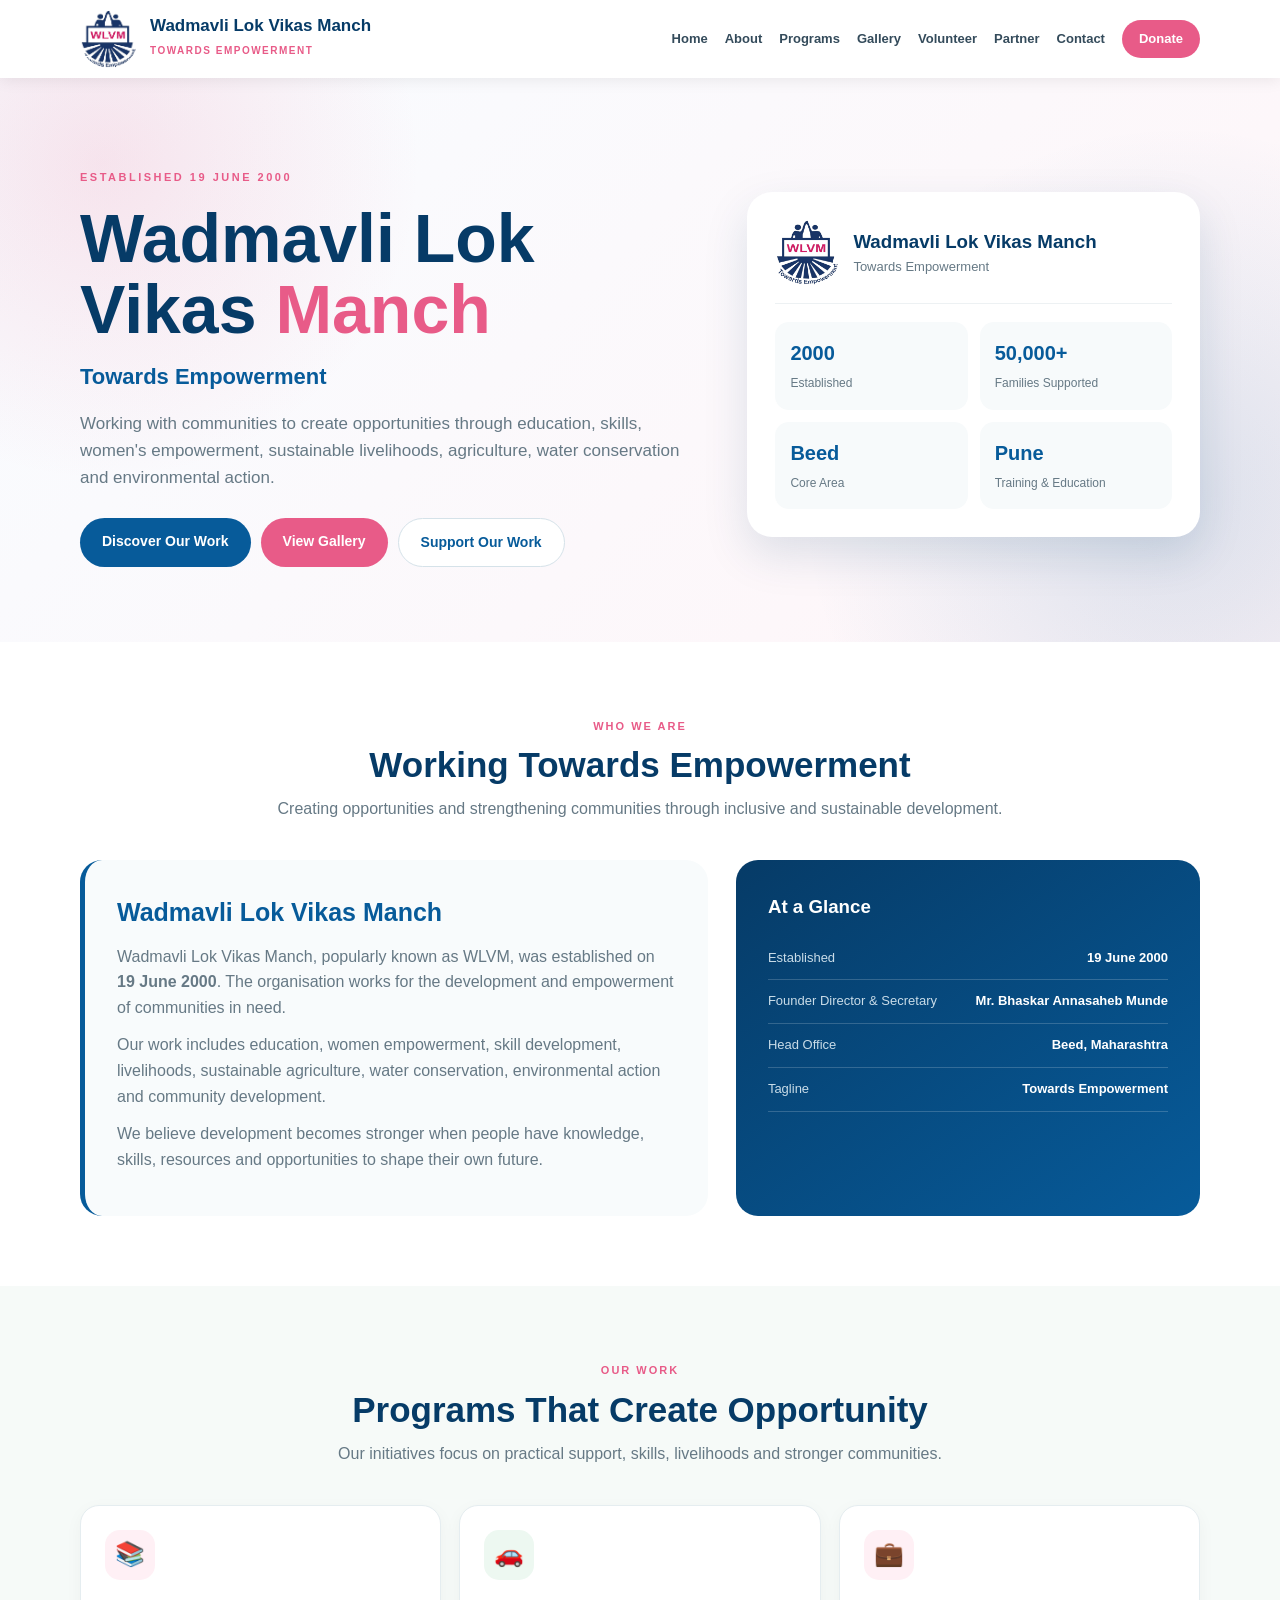
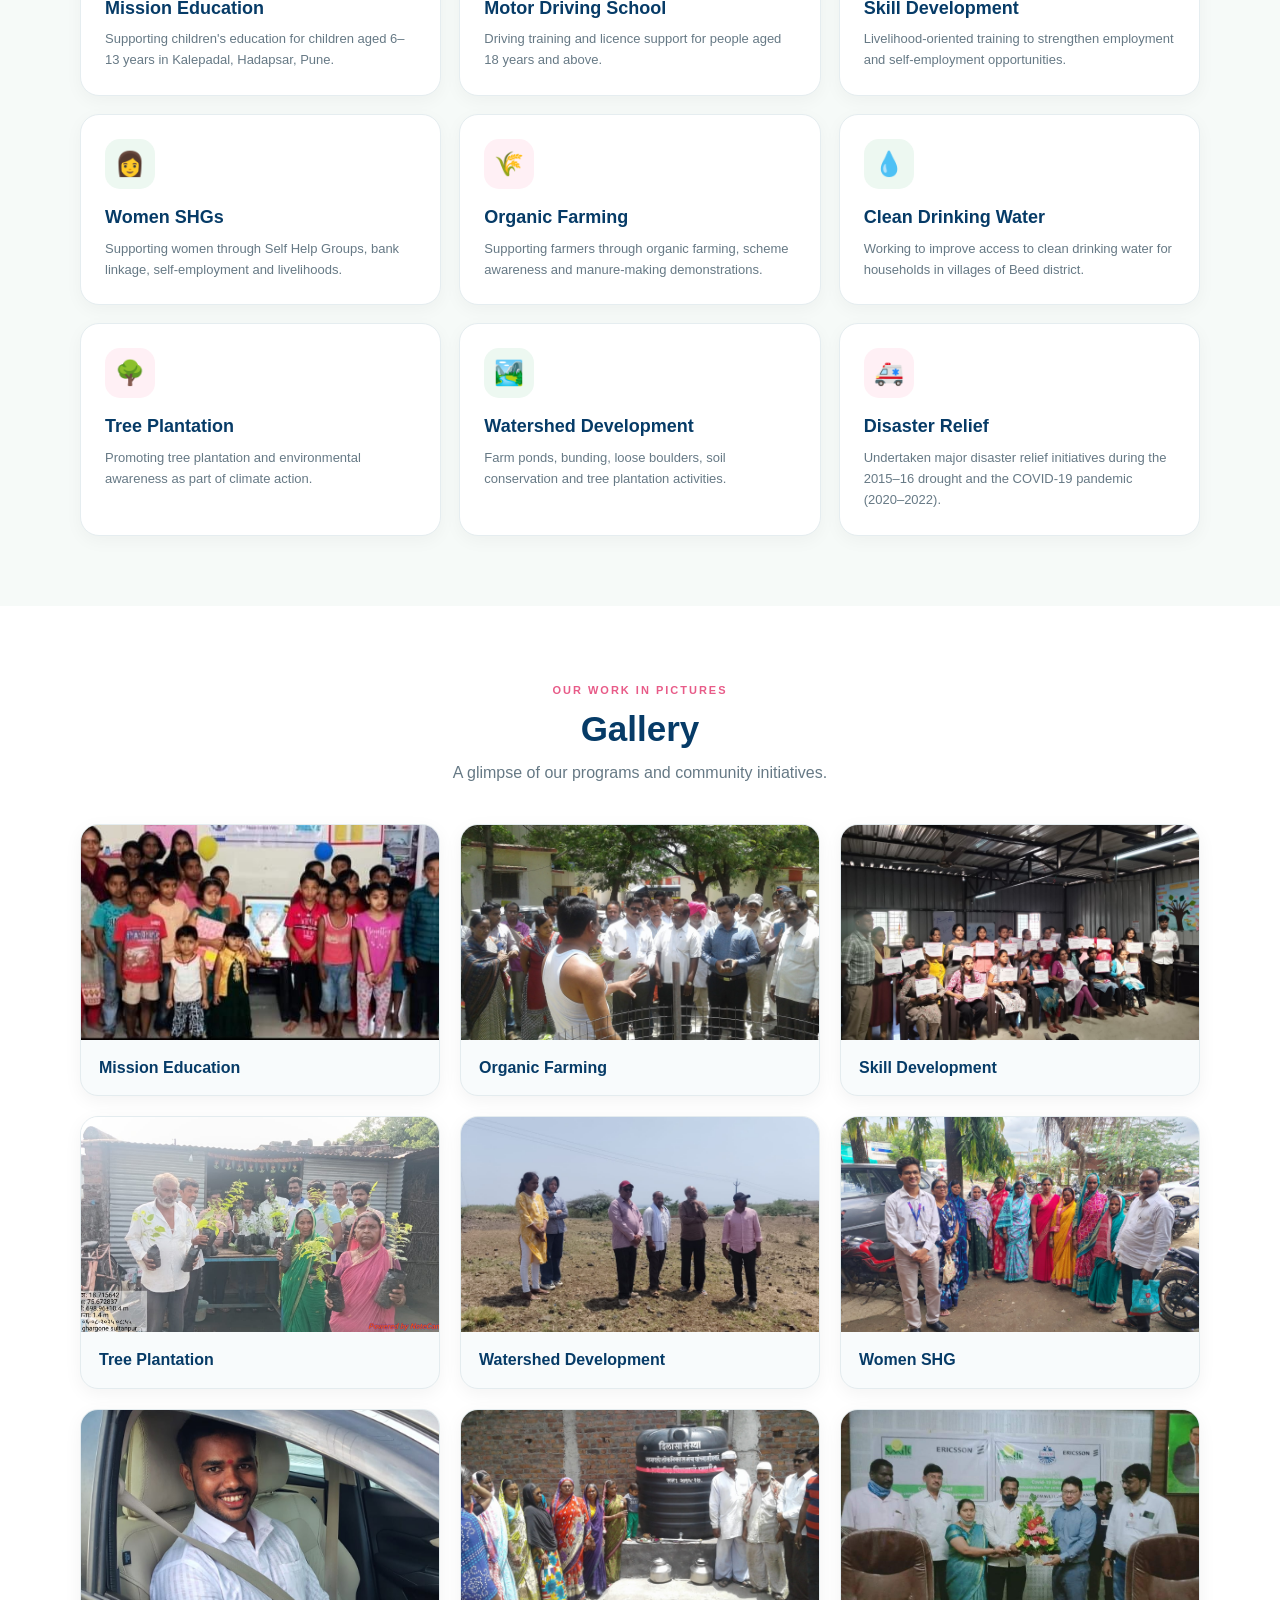
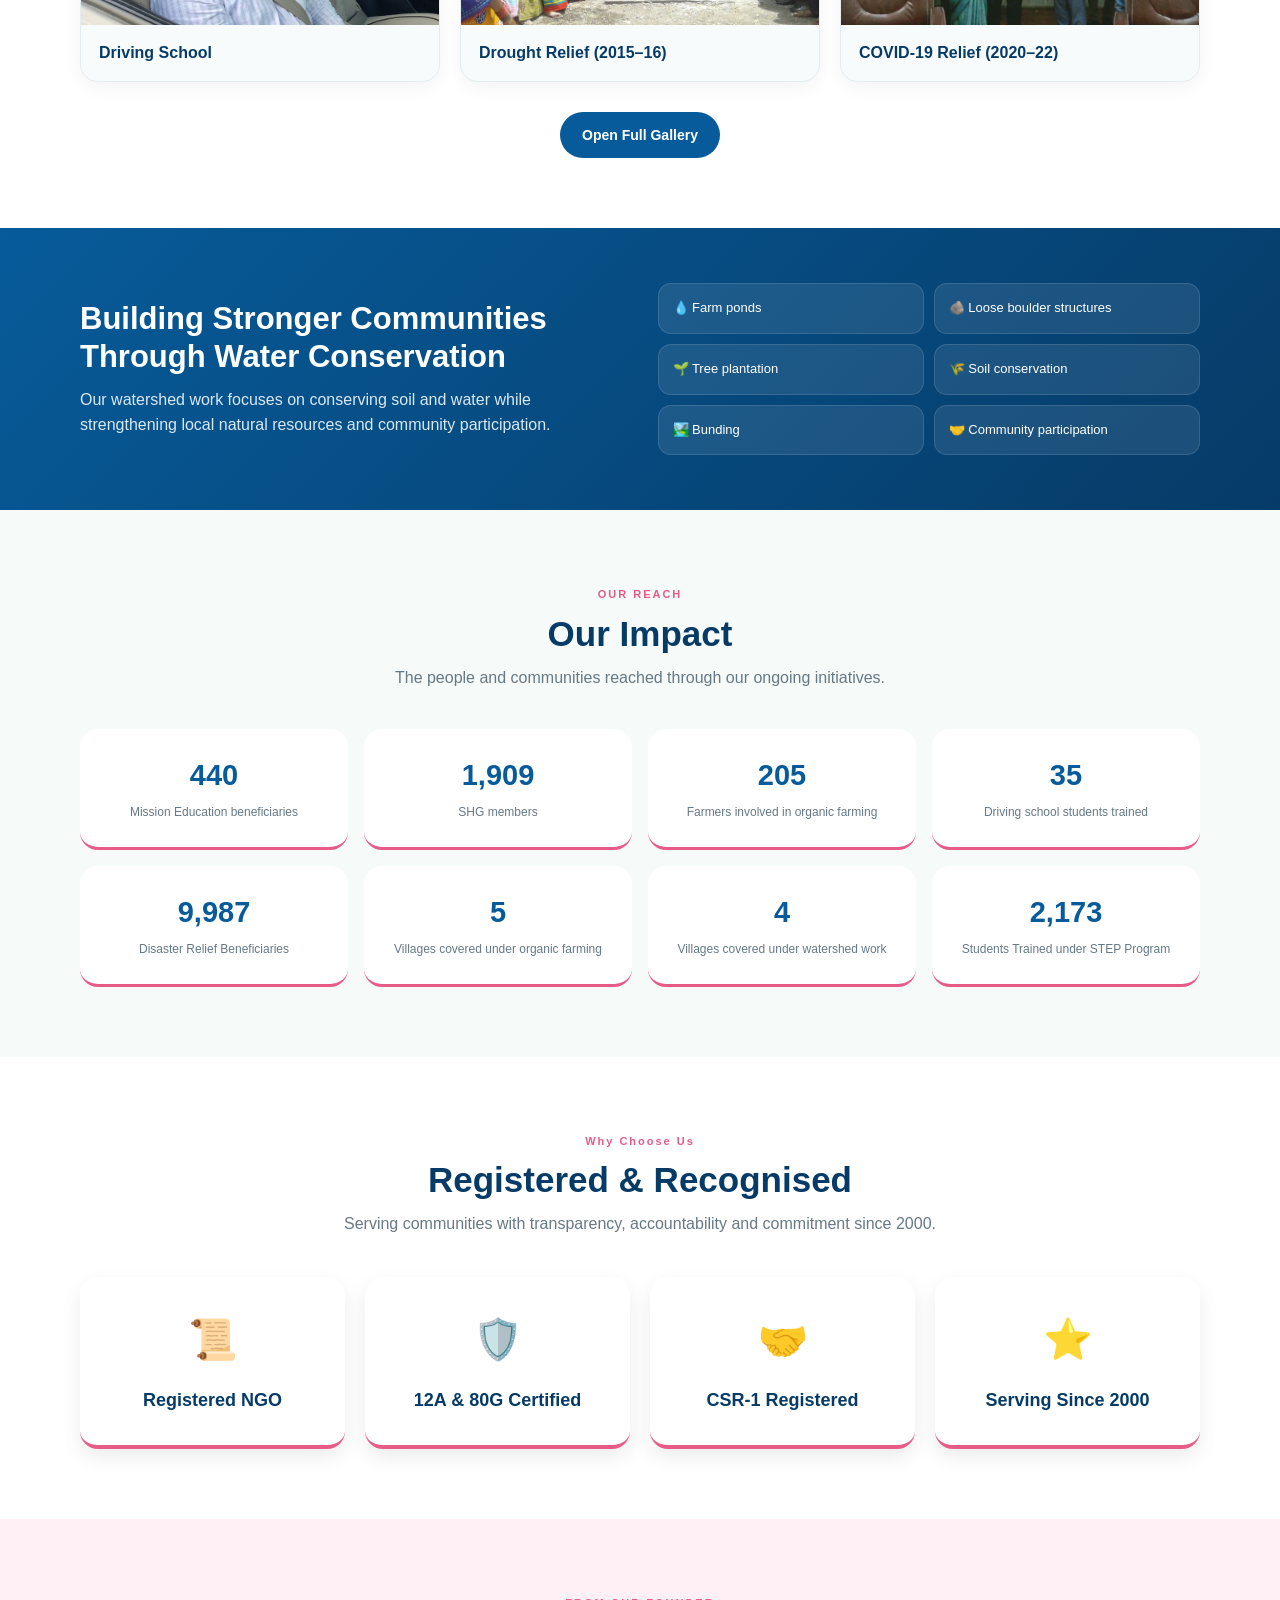
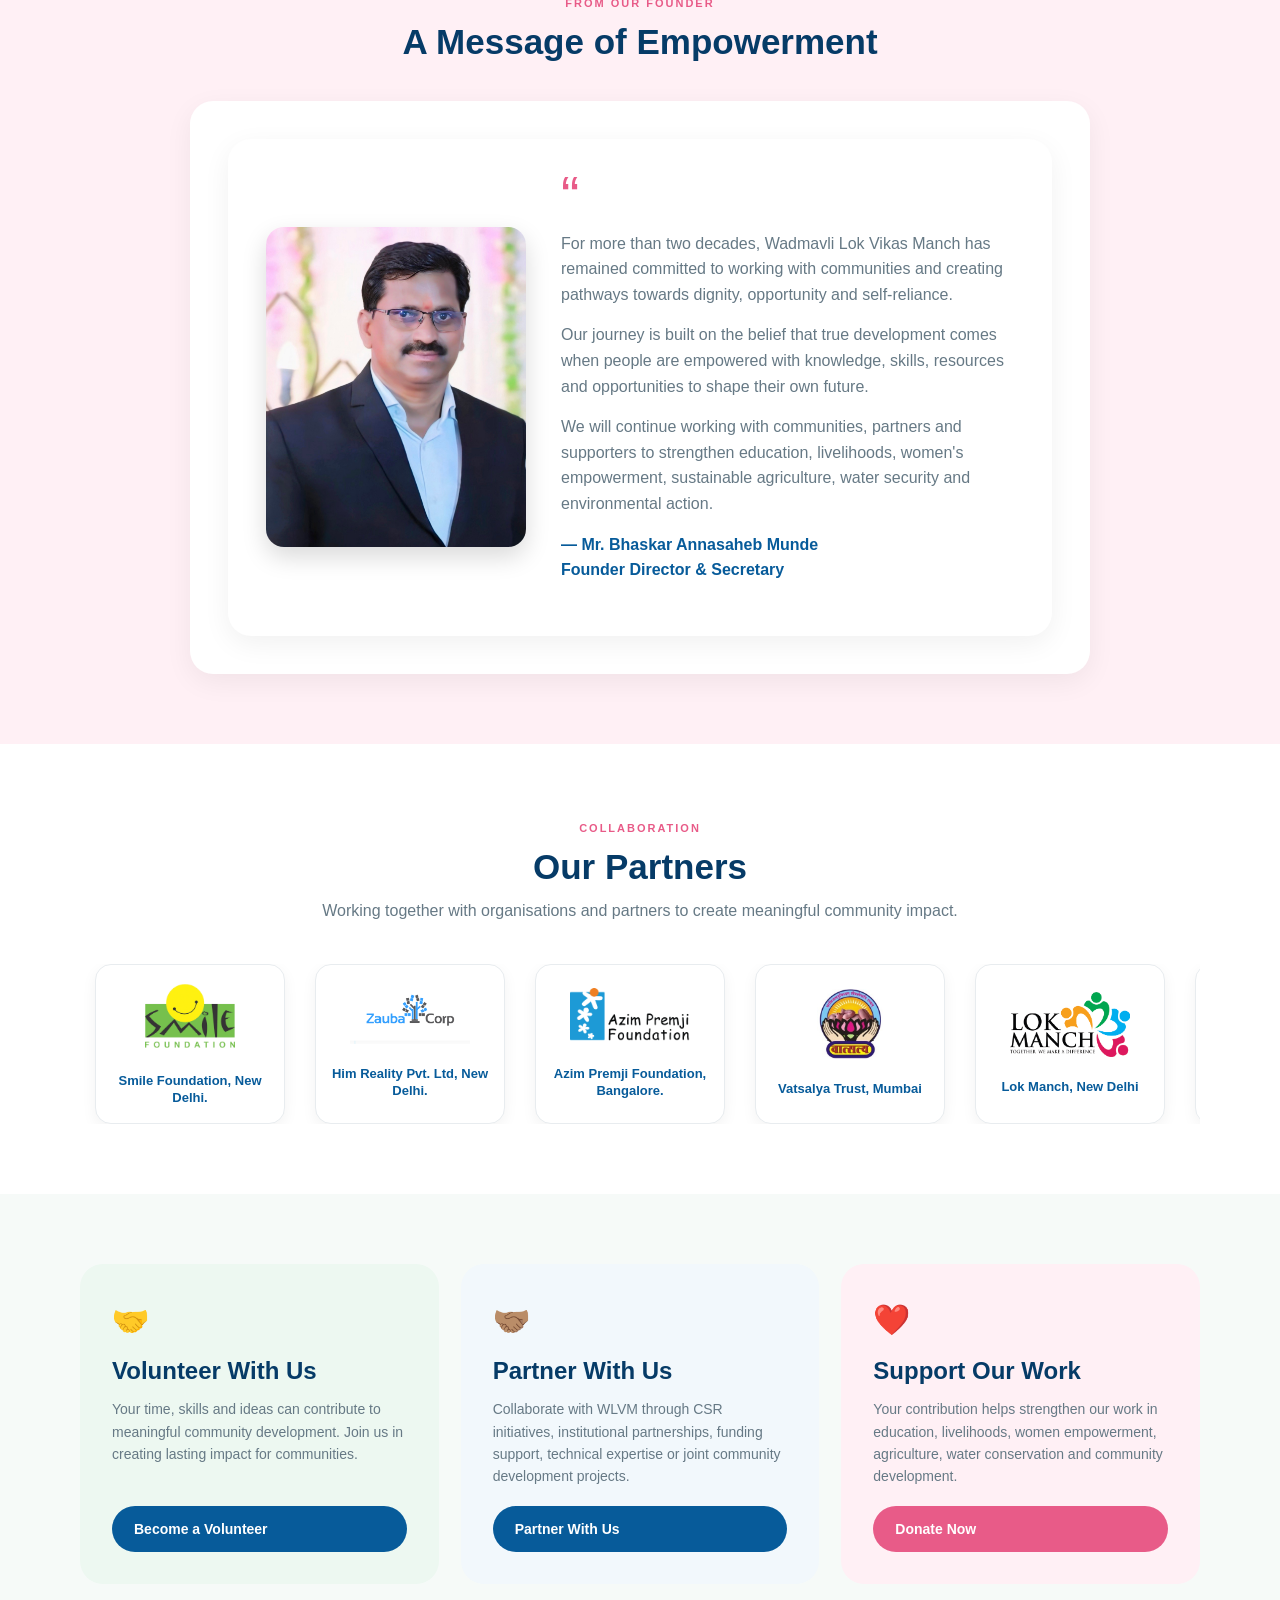
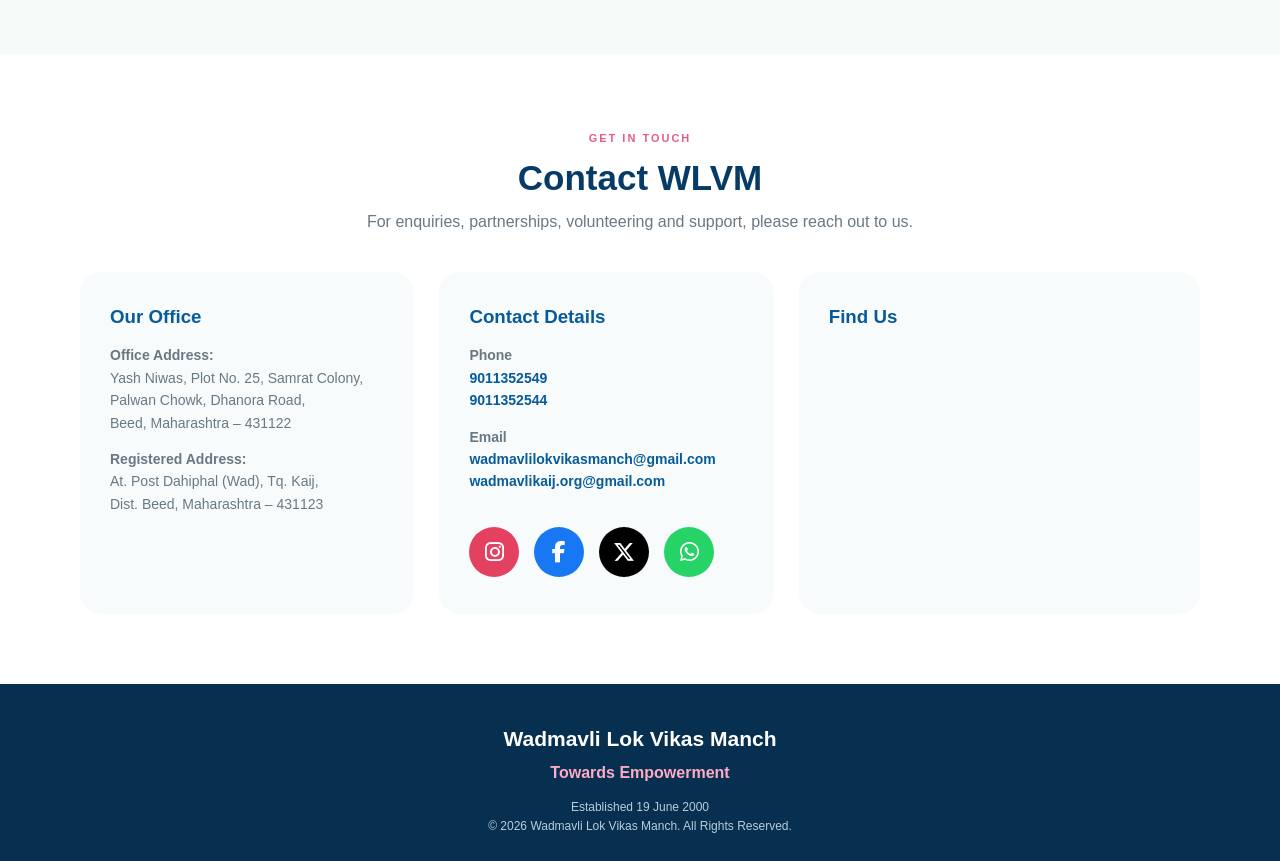
==== commit 83dcc6a6: "Add media query to hide mobile menu button Hide mobile menu button on larger screens using media que" ====
--- a/index.html
+++ b/index.html
@@ -1194,6 +1194,13 @@
     }
 
 }
+  @media (min-width:769px){
+
+    .mobile-menu-btn{
+        display:none !important;
+    }
+
+}
   /* =========================
    OPEN MOBILE NAVIGATION
    ========================= */
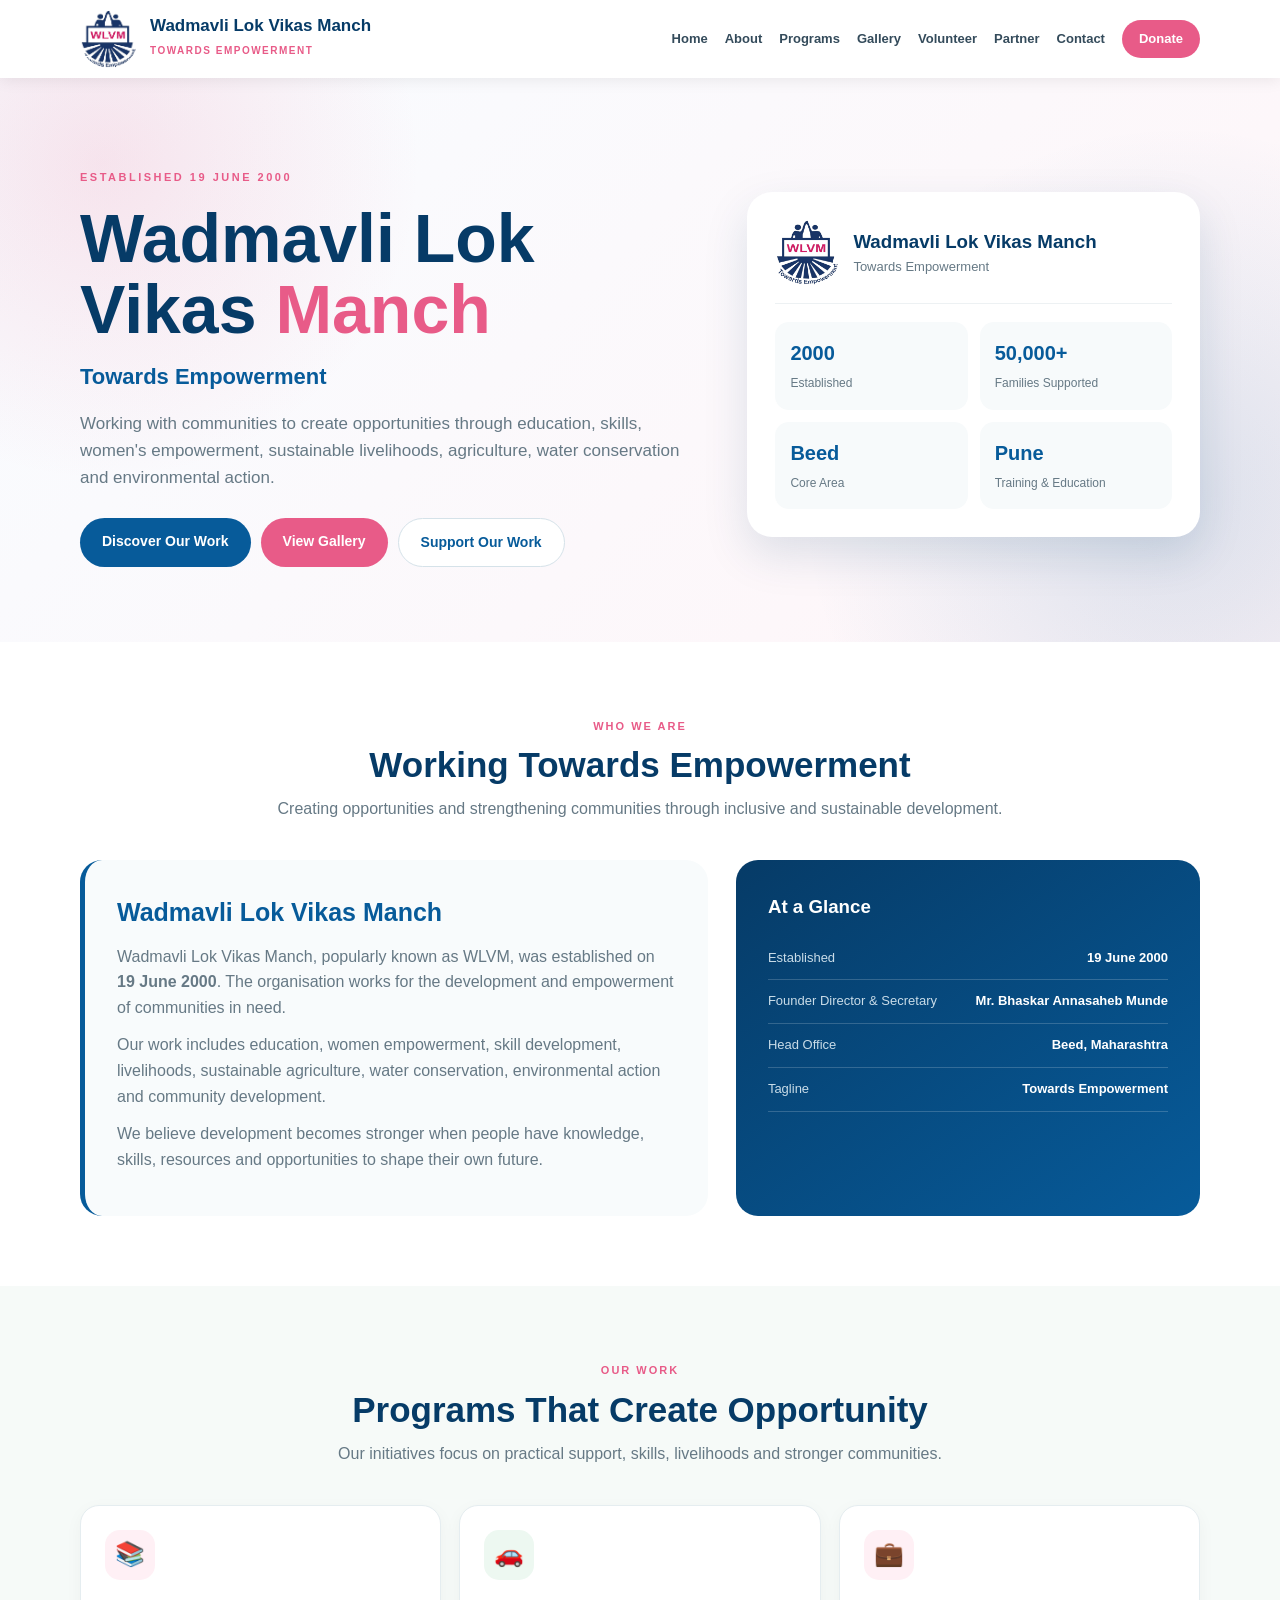
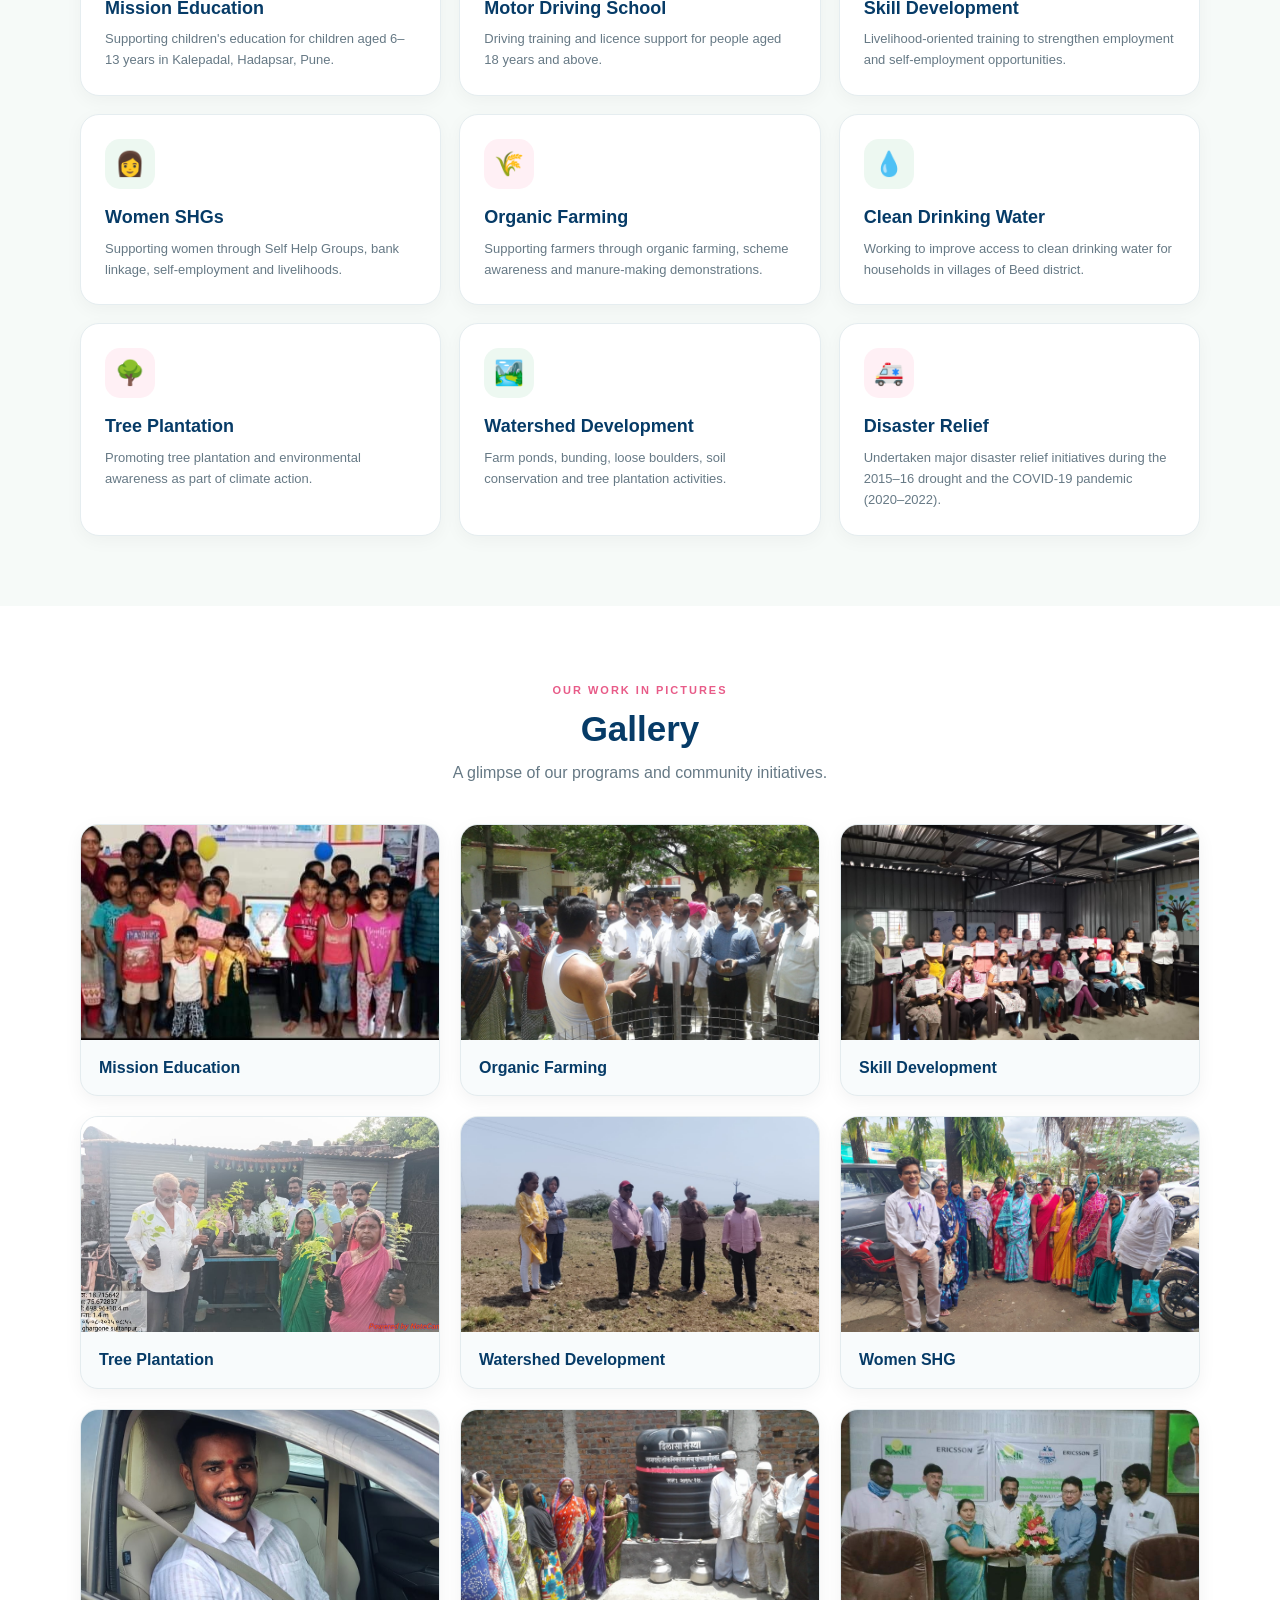
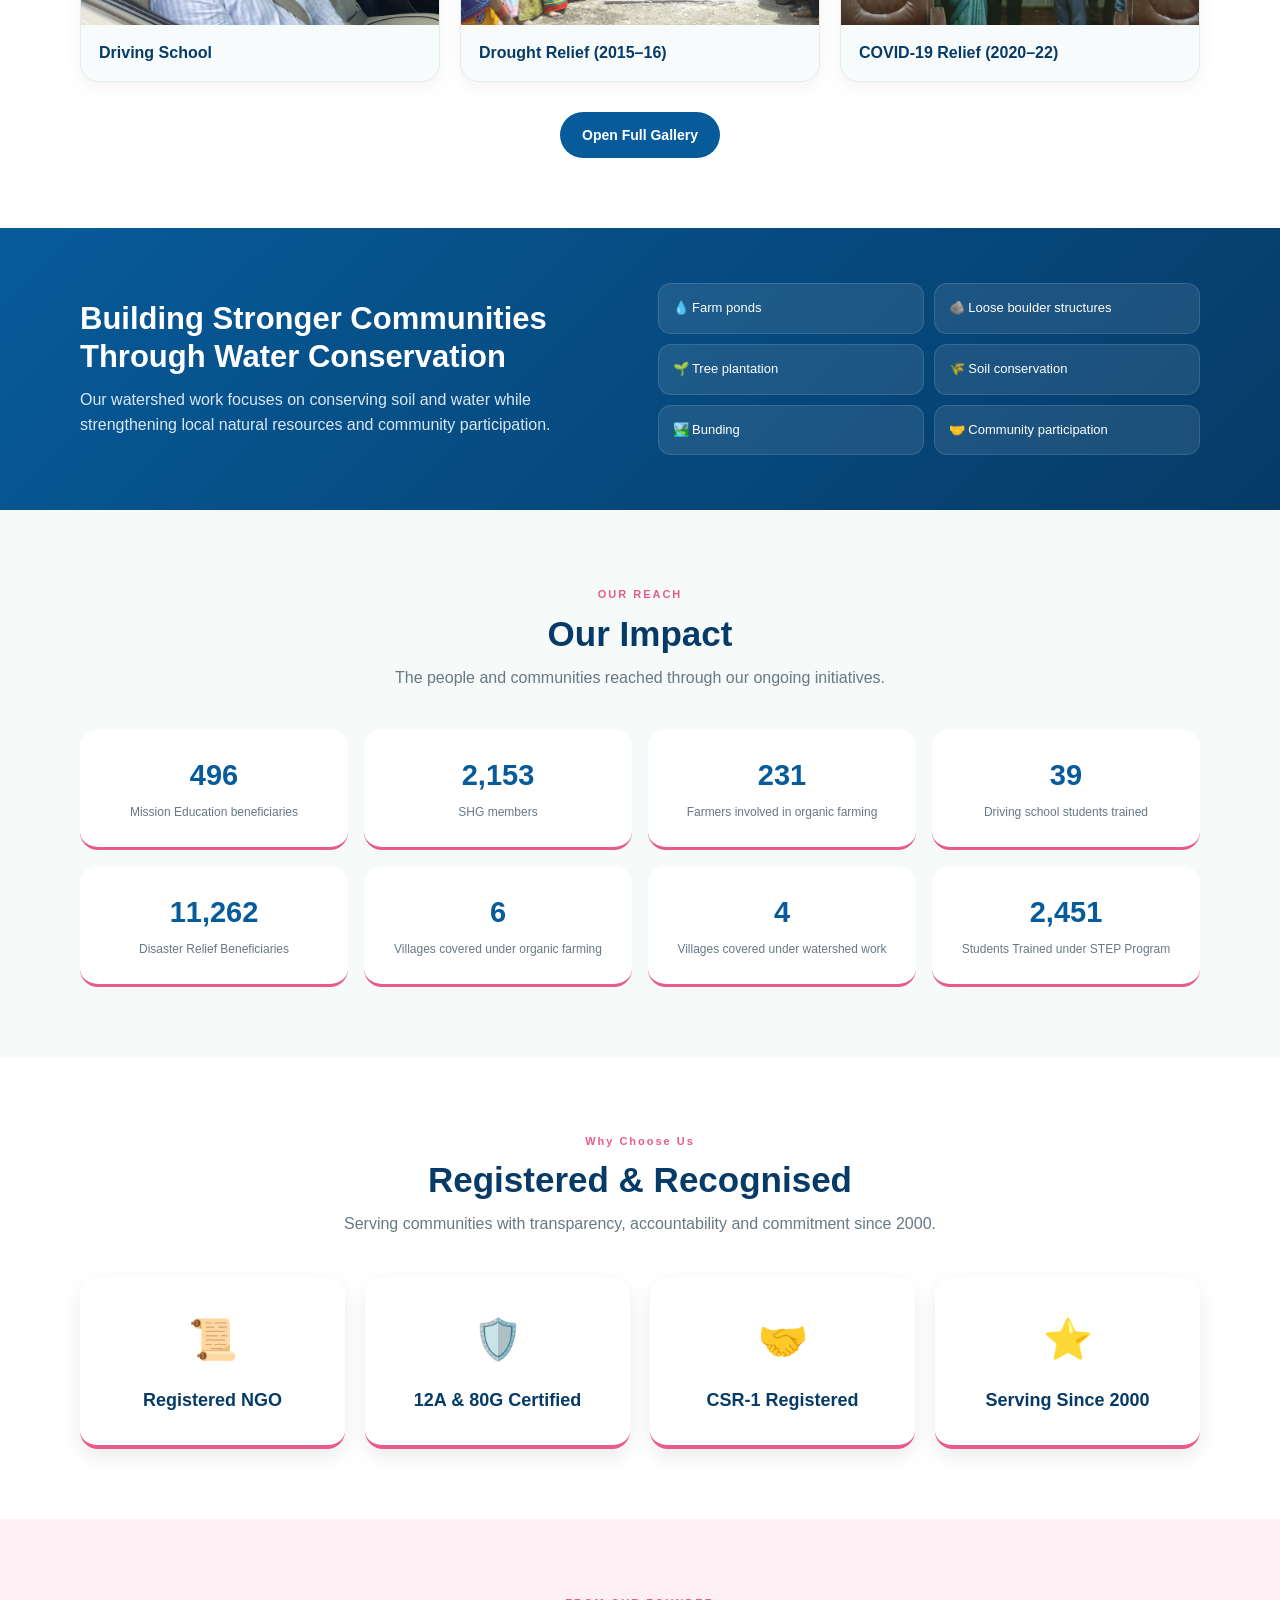
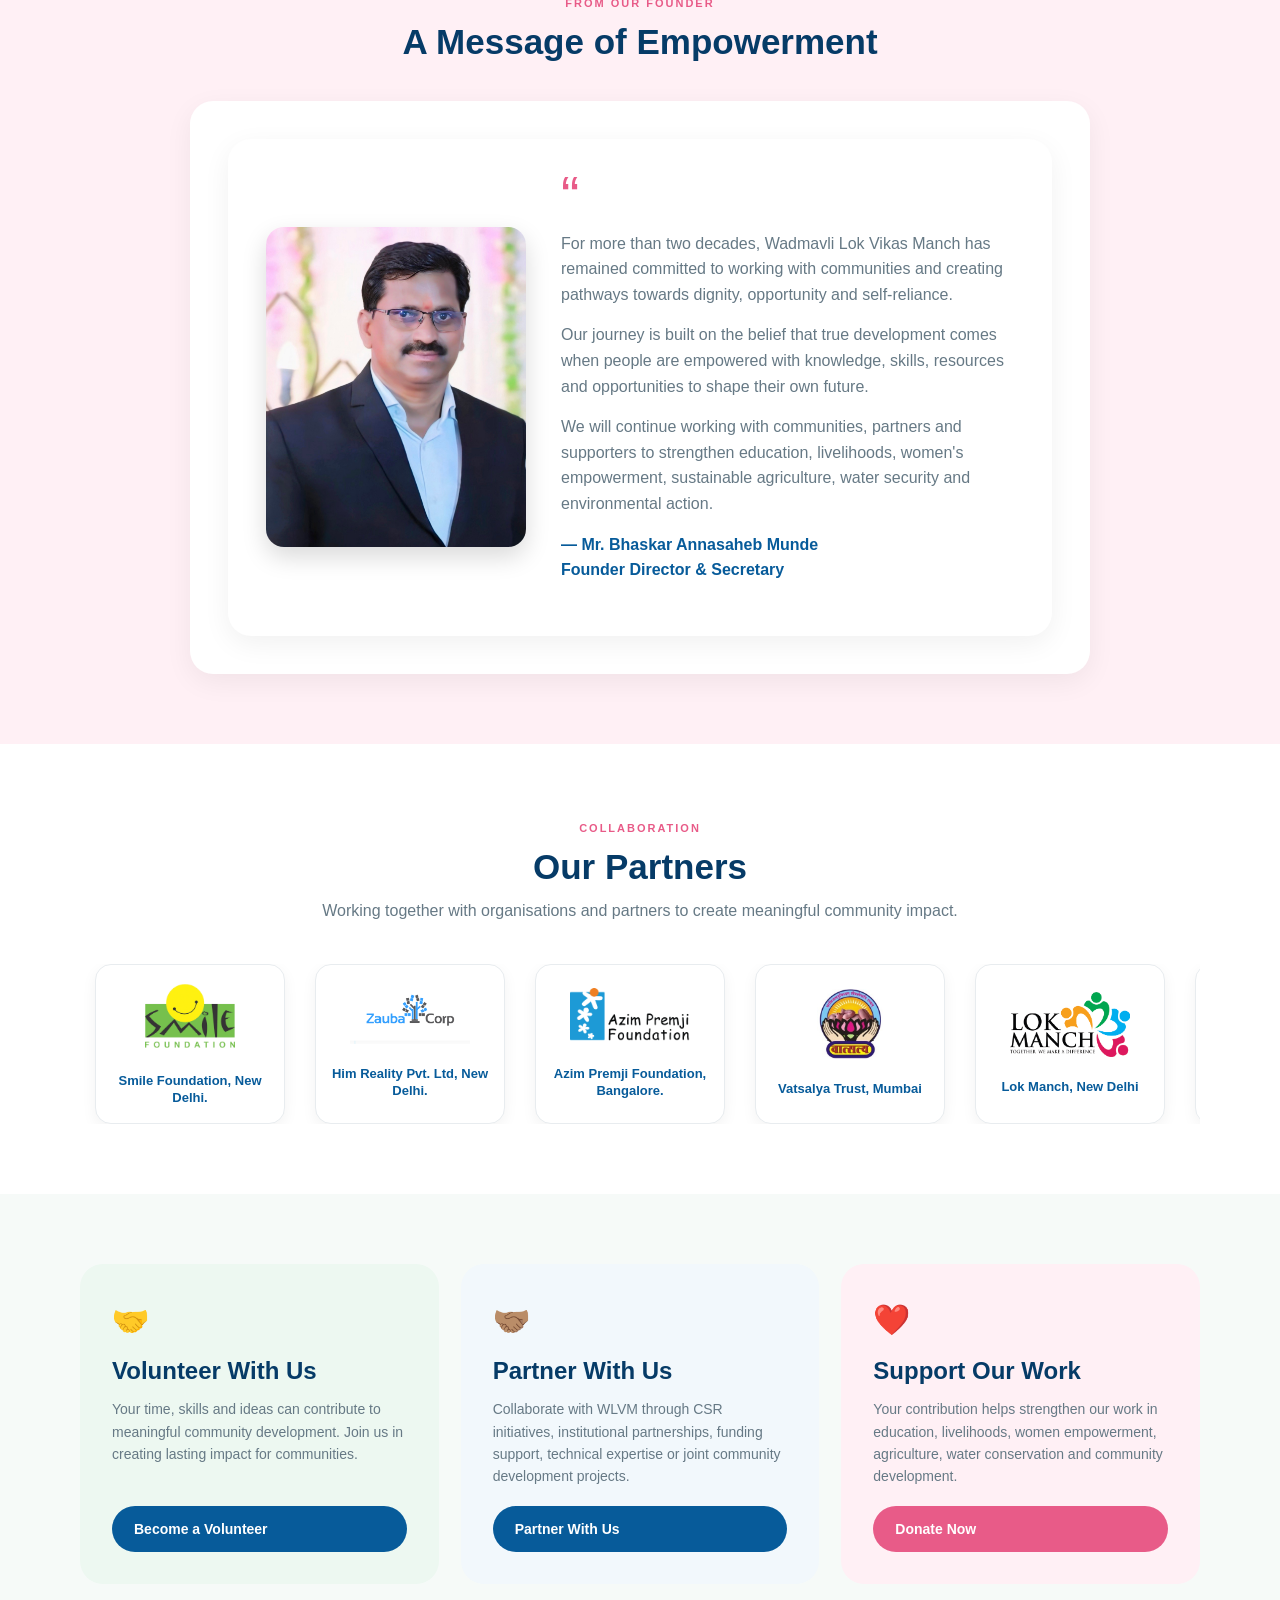
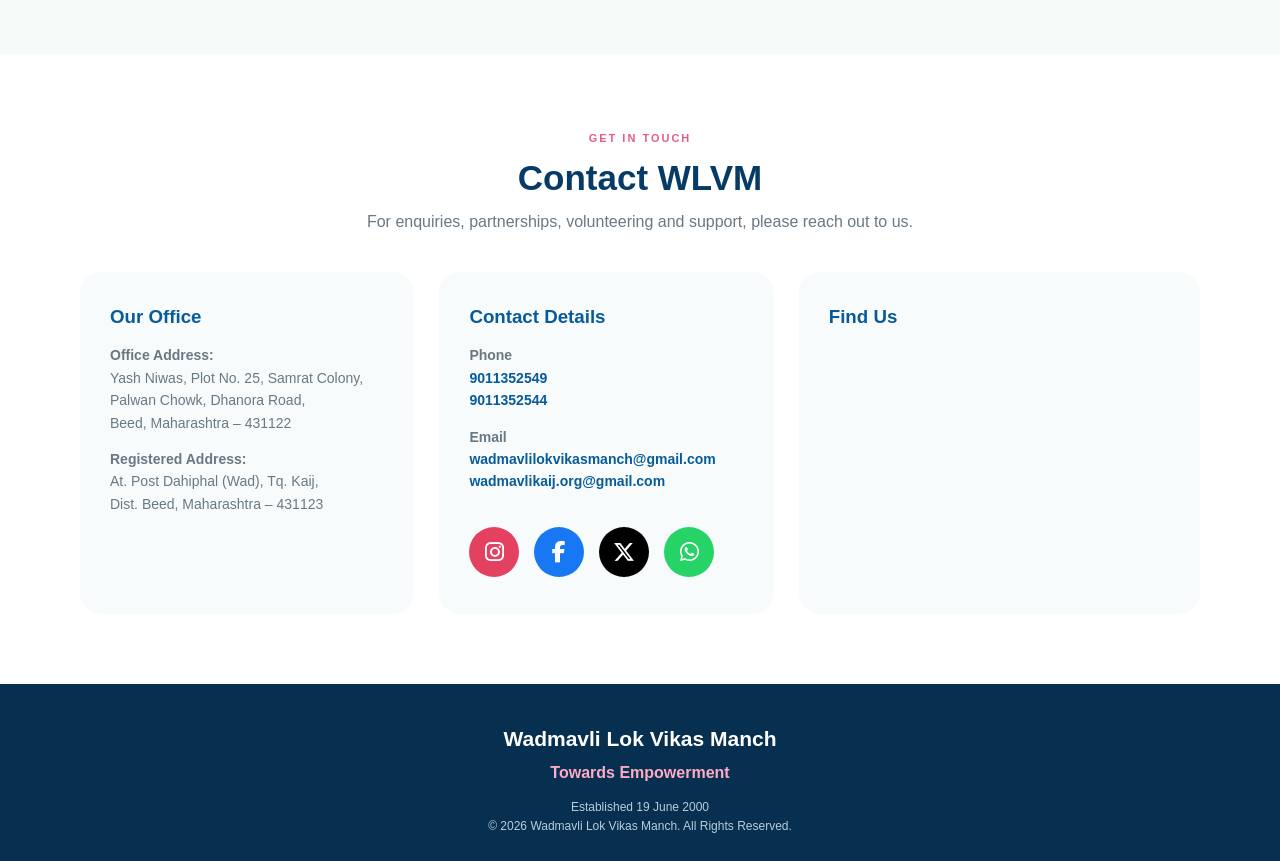
==== commit ea4bba47: "Refactor mobile menu button styles Updated mobile menu button styles for improved appearance." ====
--- a/index.html
+++ b/index.html
@@ -1171,18 +1171,13 @@
 
 .mobile-menu-btn{
     display:none;
-    border:none;
-    background:transparent;
+    border:0;
+    background:none;
     color:#063b67;
     font-size:24px;
     cursor:pointer;
-    padding:5px 10px;
-    width:44px;
-    height:44px;
-    align-items:center;
-    justify-content:center;
-}
-
+    padding:8px;
+}
 /* =========================
    MOBILE NAVIGATION BUTTON
    ========================= */
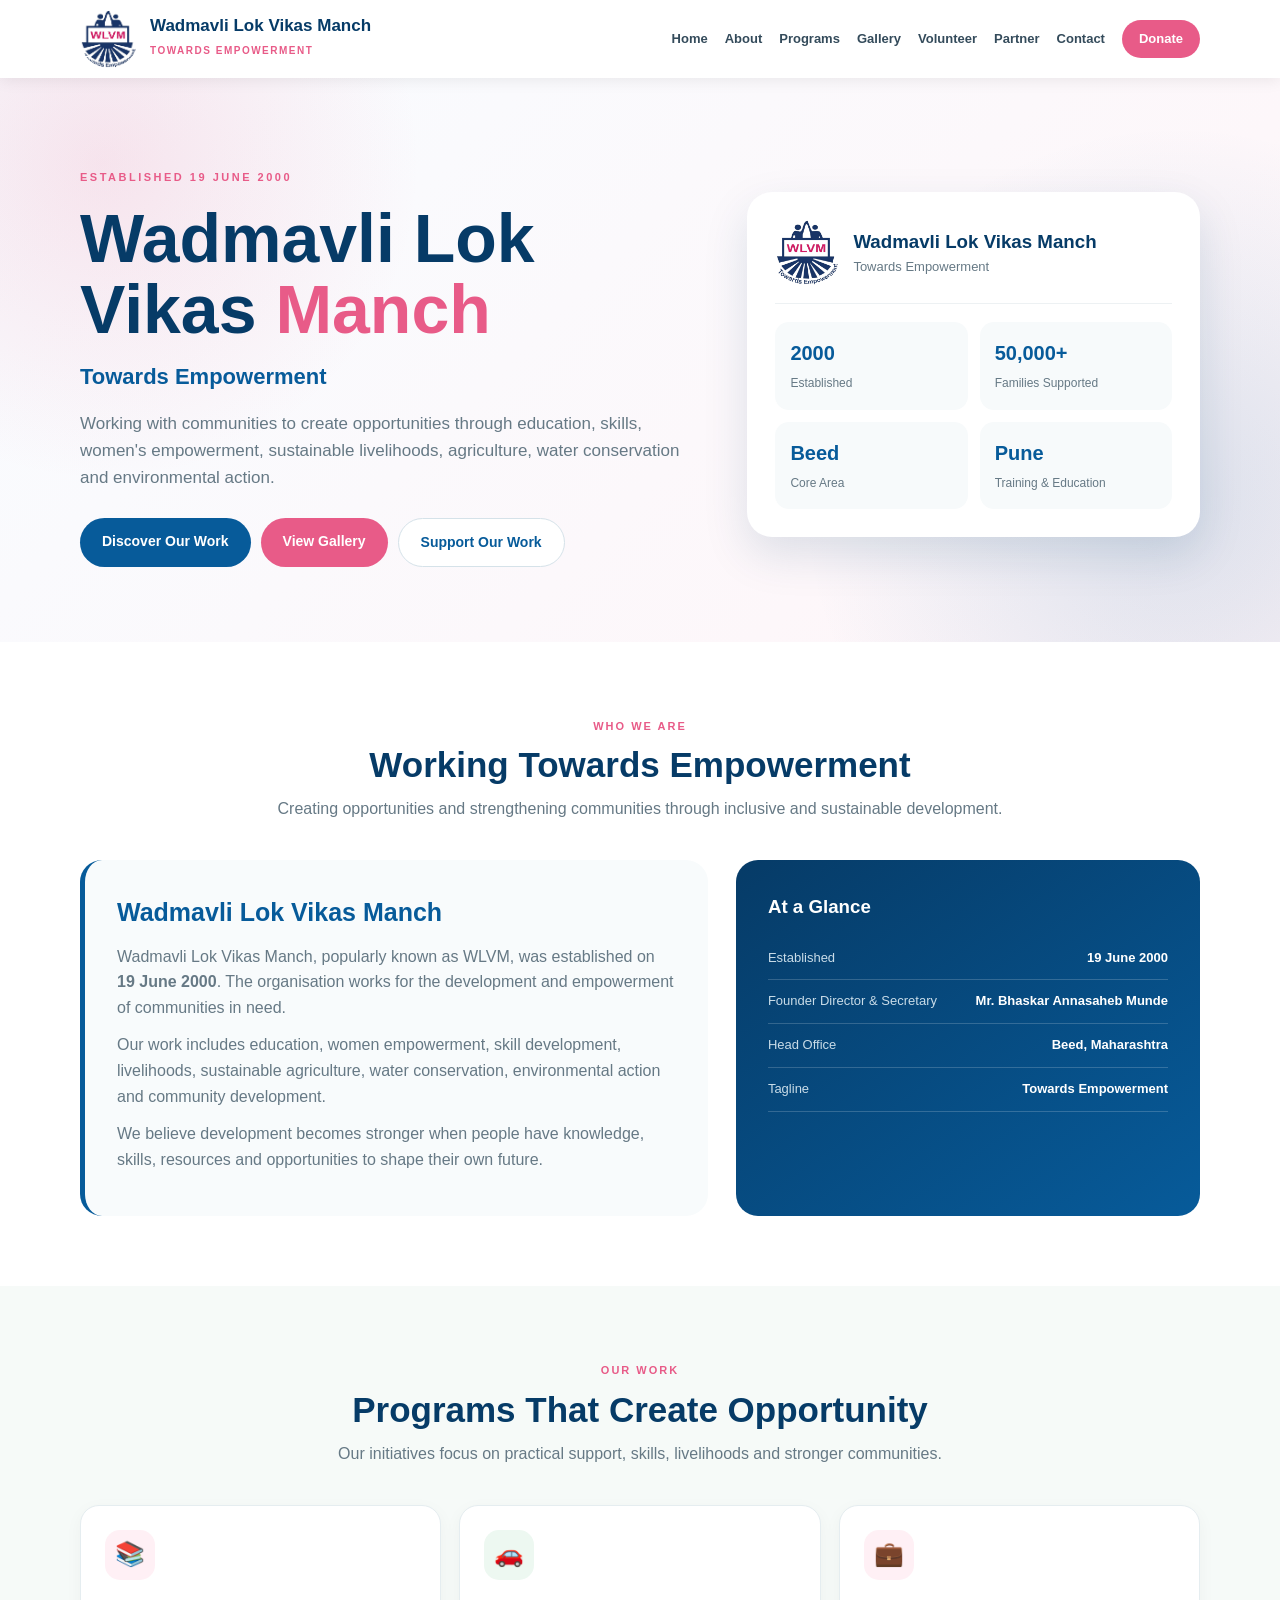
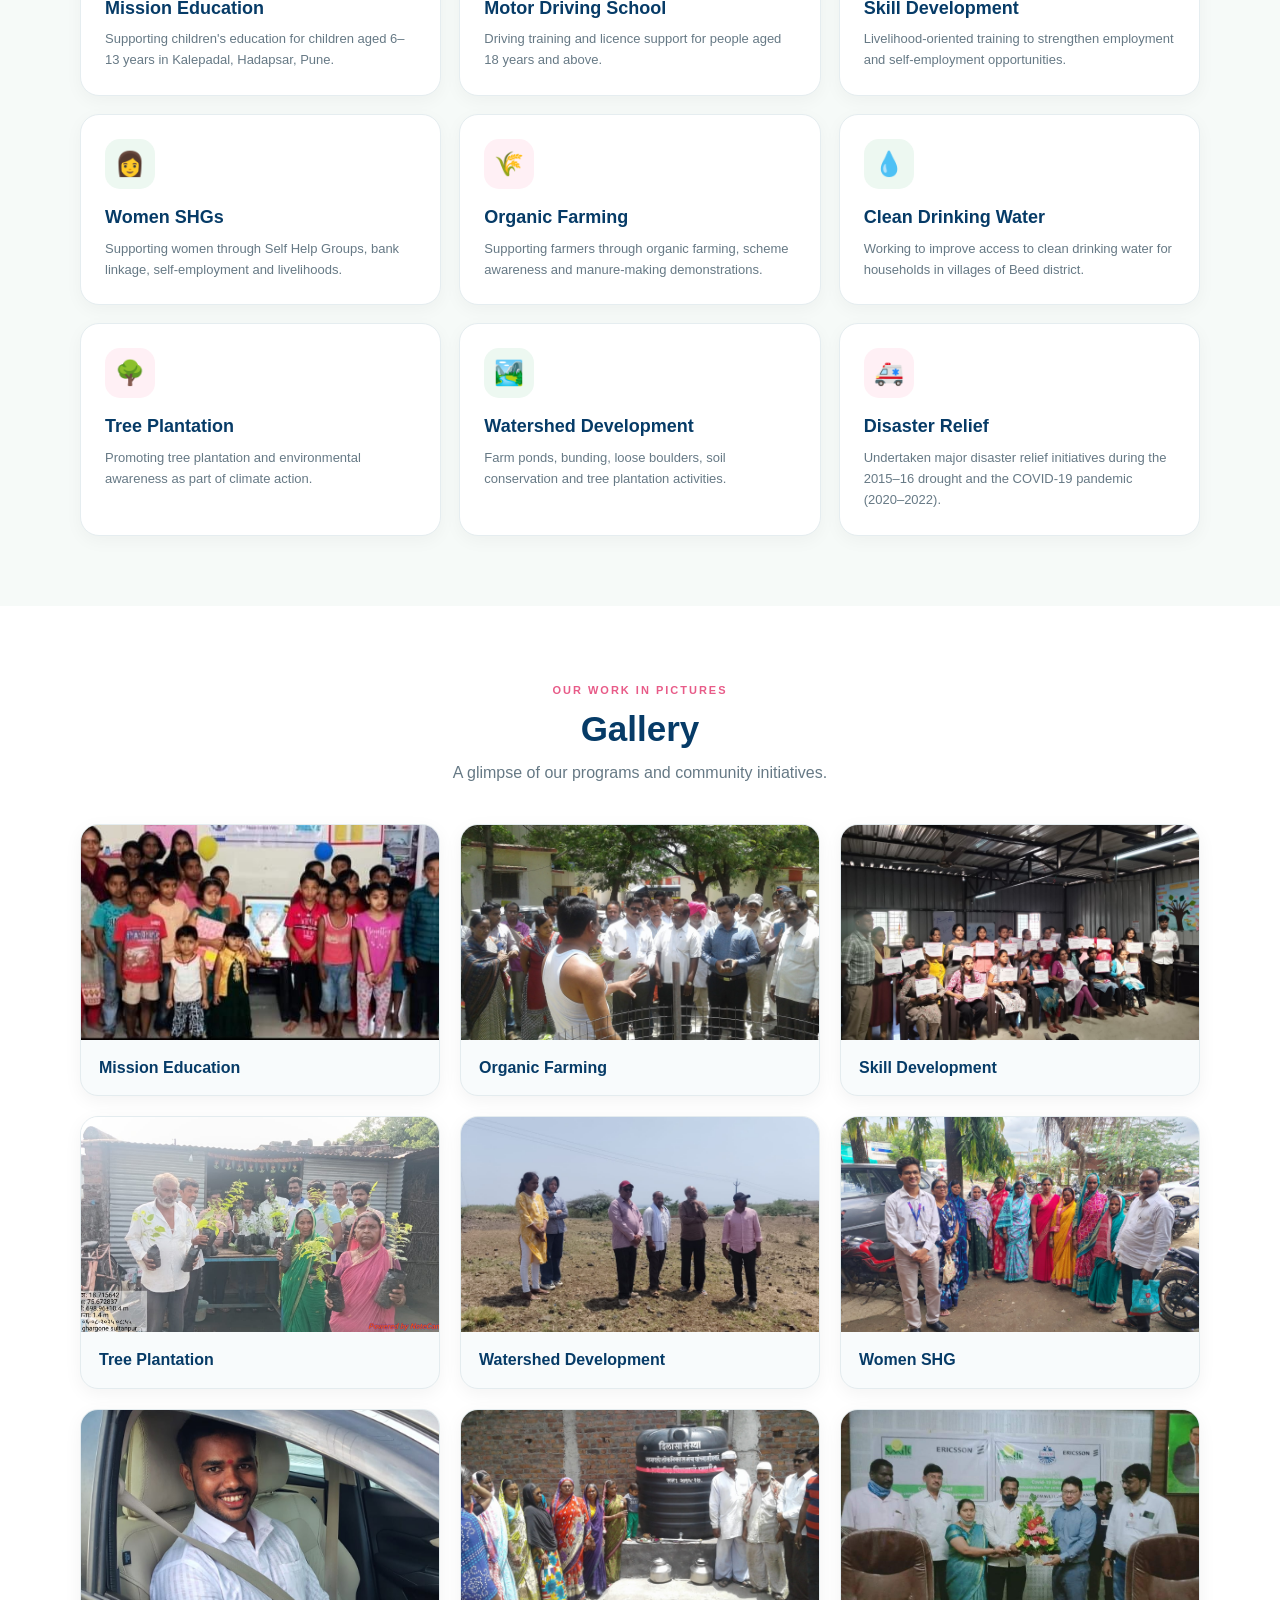
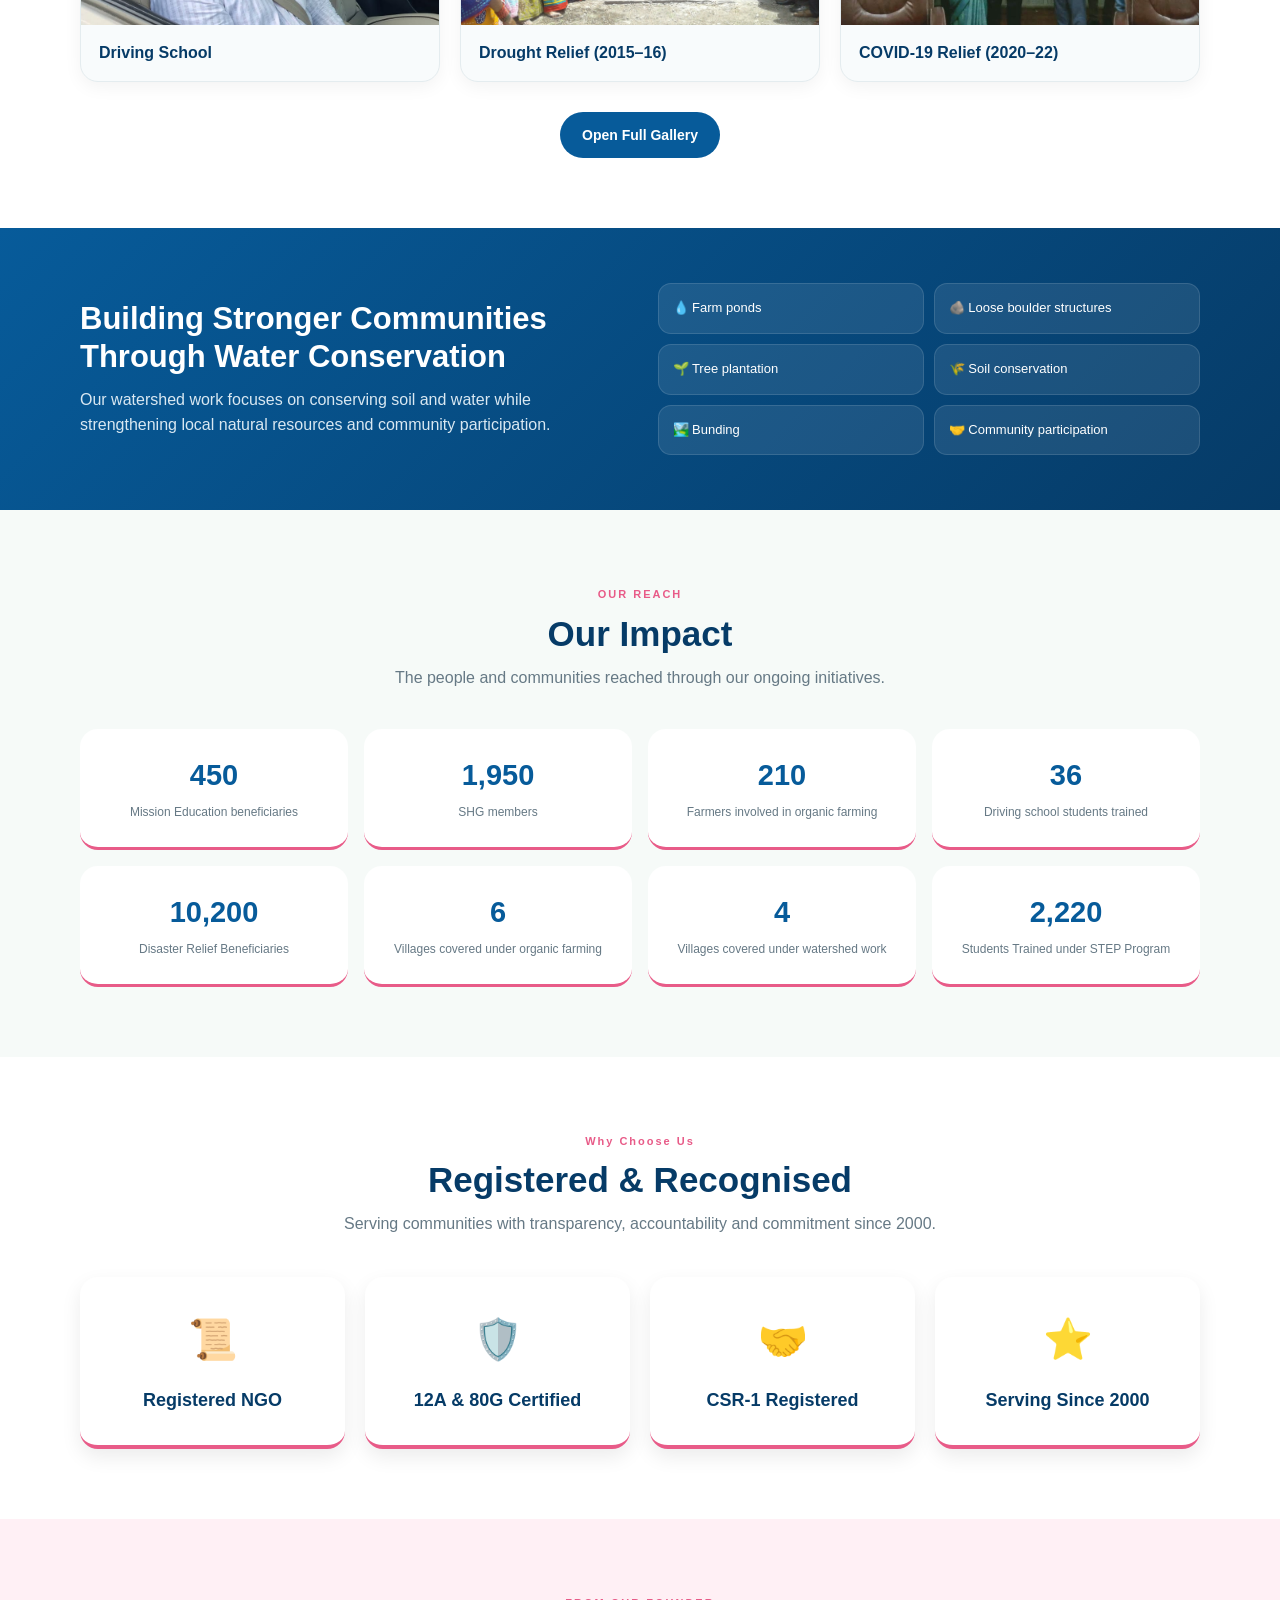
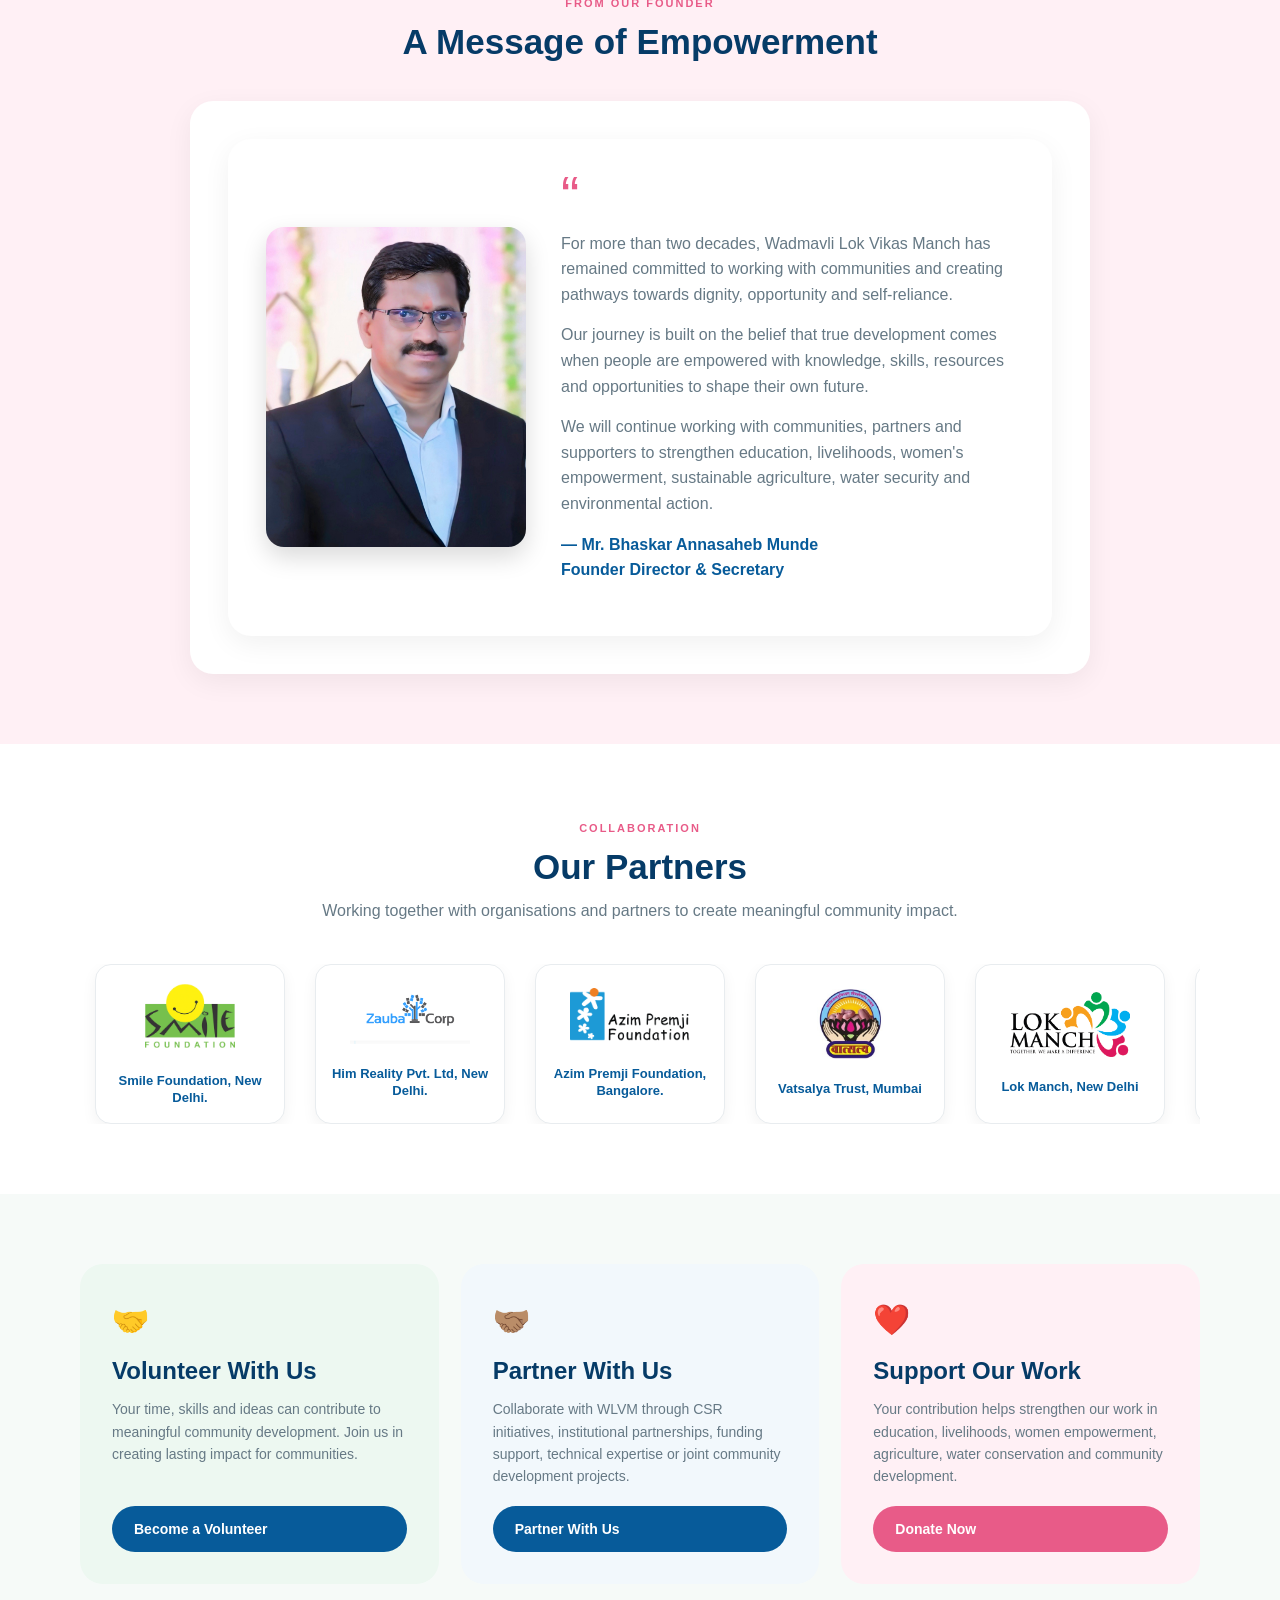
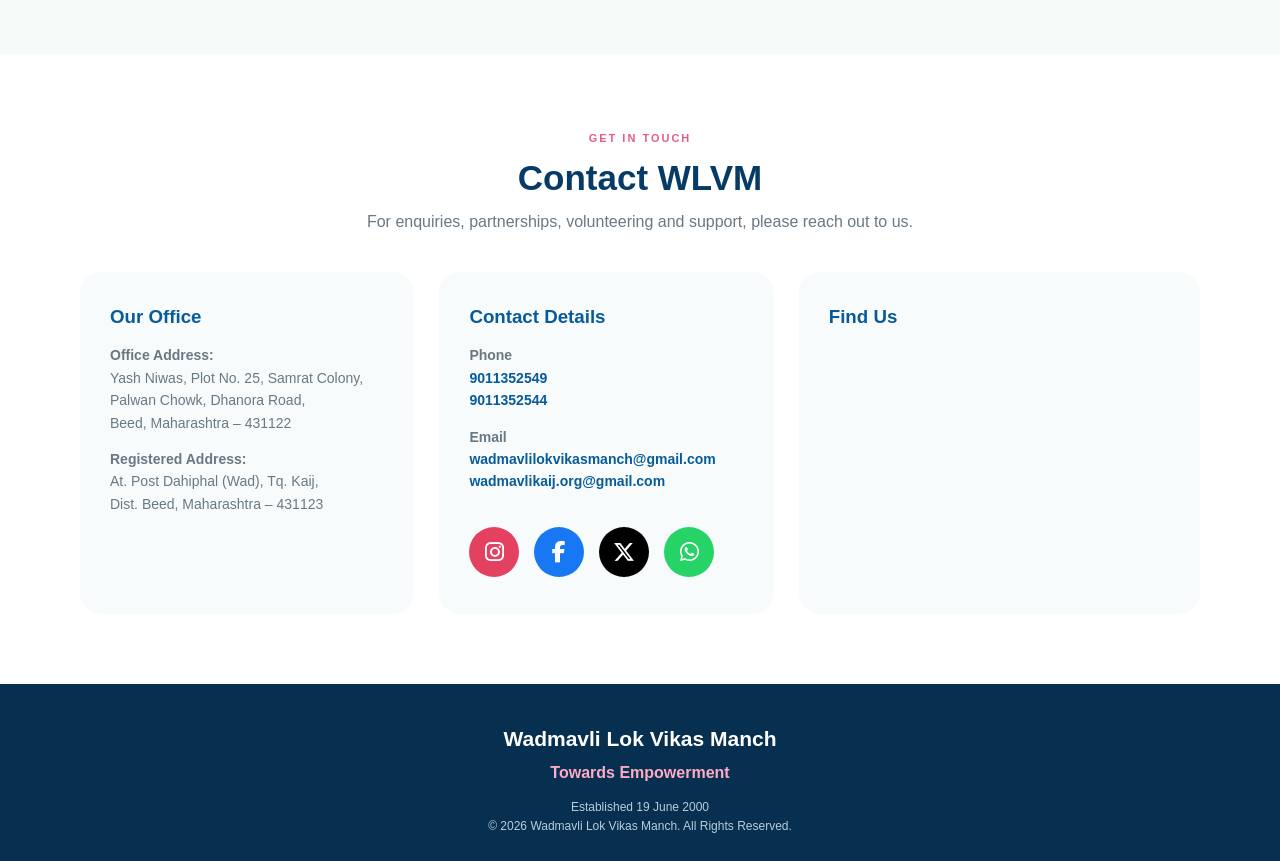
==== commit 375963c5: "Remove commented mobile menu button section" ====
--- a/index.html
+++ b/index.html
@@ -1165,7 +1165,7 @@
 }
 
 }
- /* =========================
+/* =========================
    MOBILE MENU BUTTON
    ========================= */
 
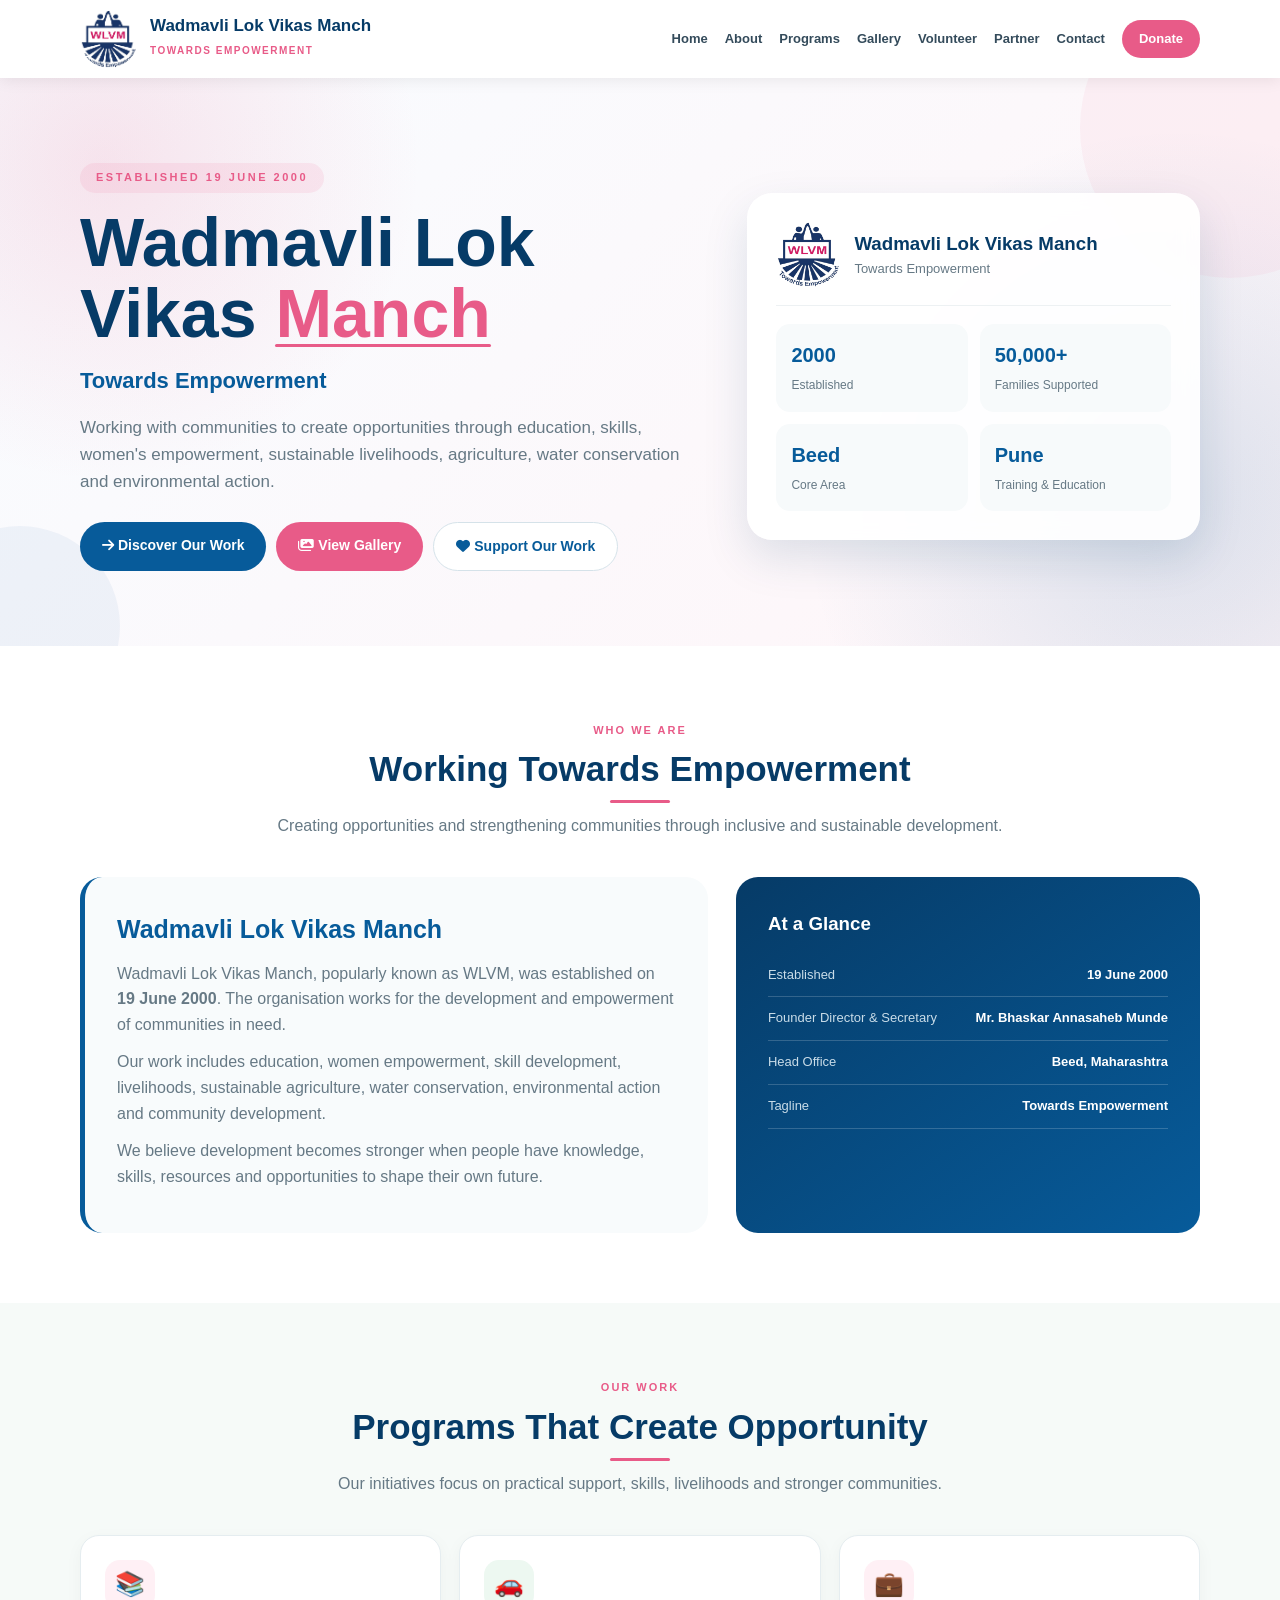
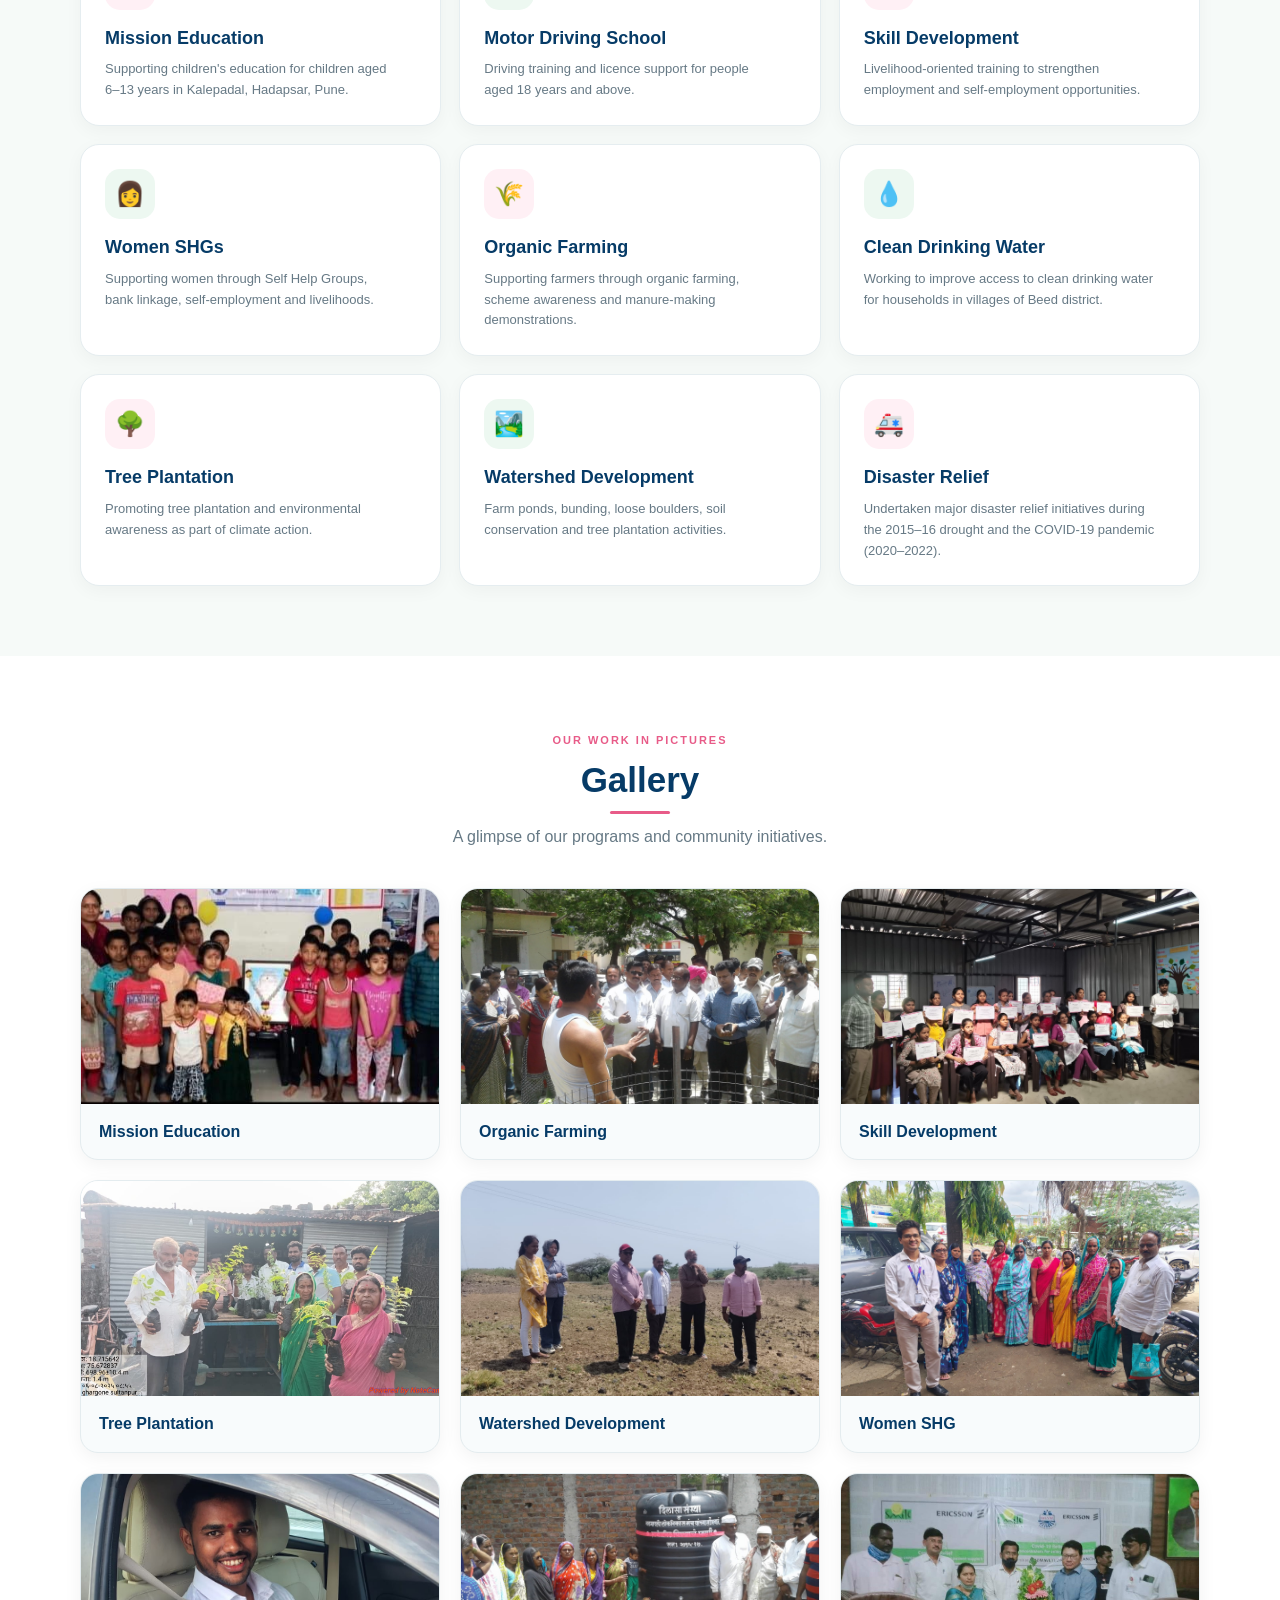
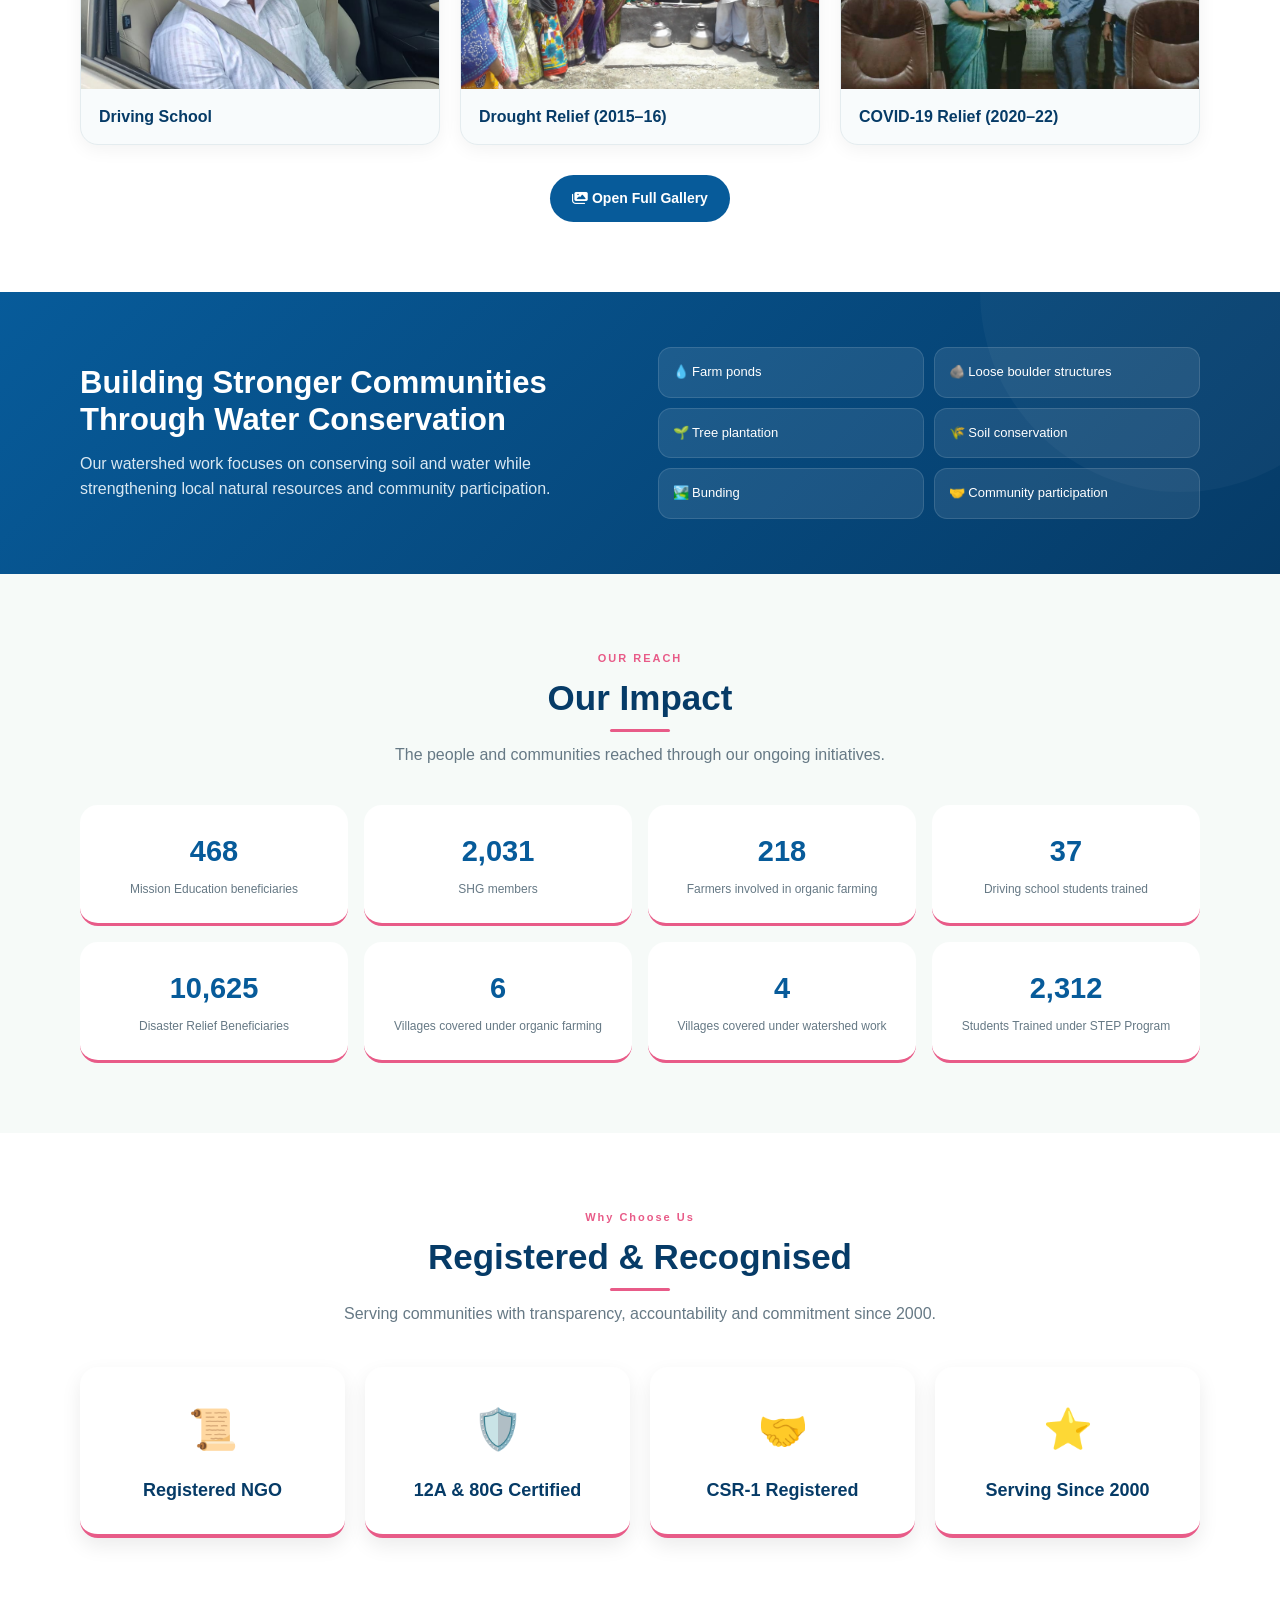
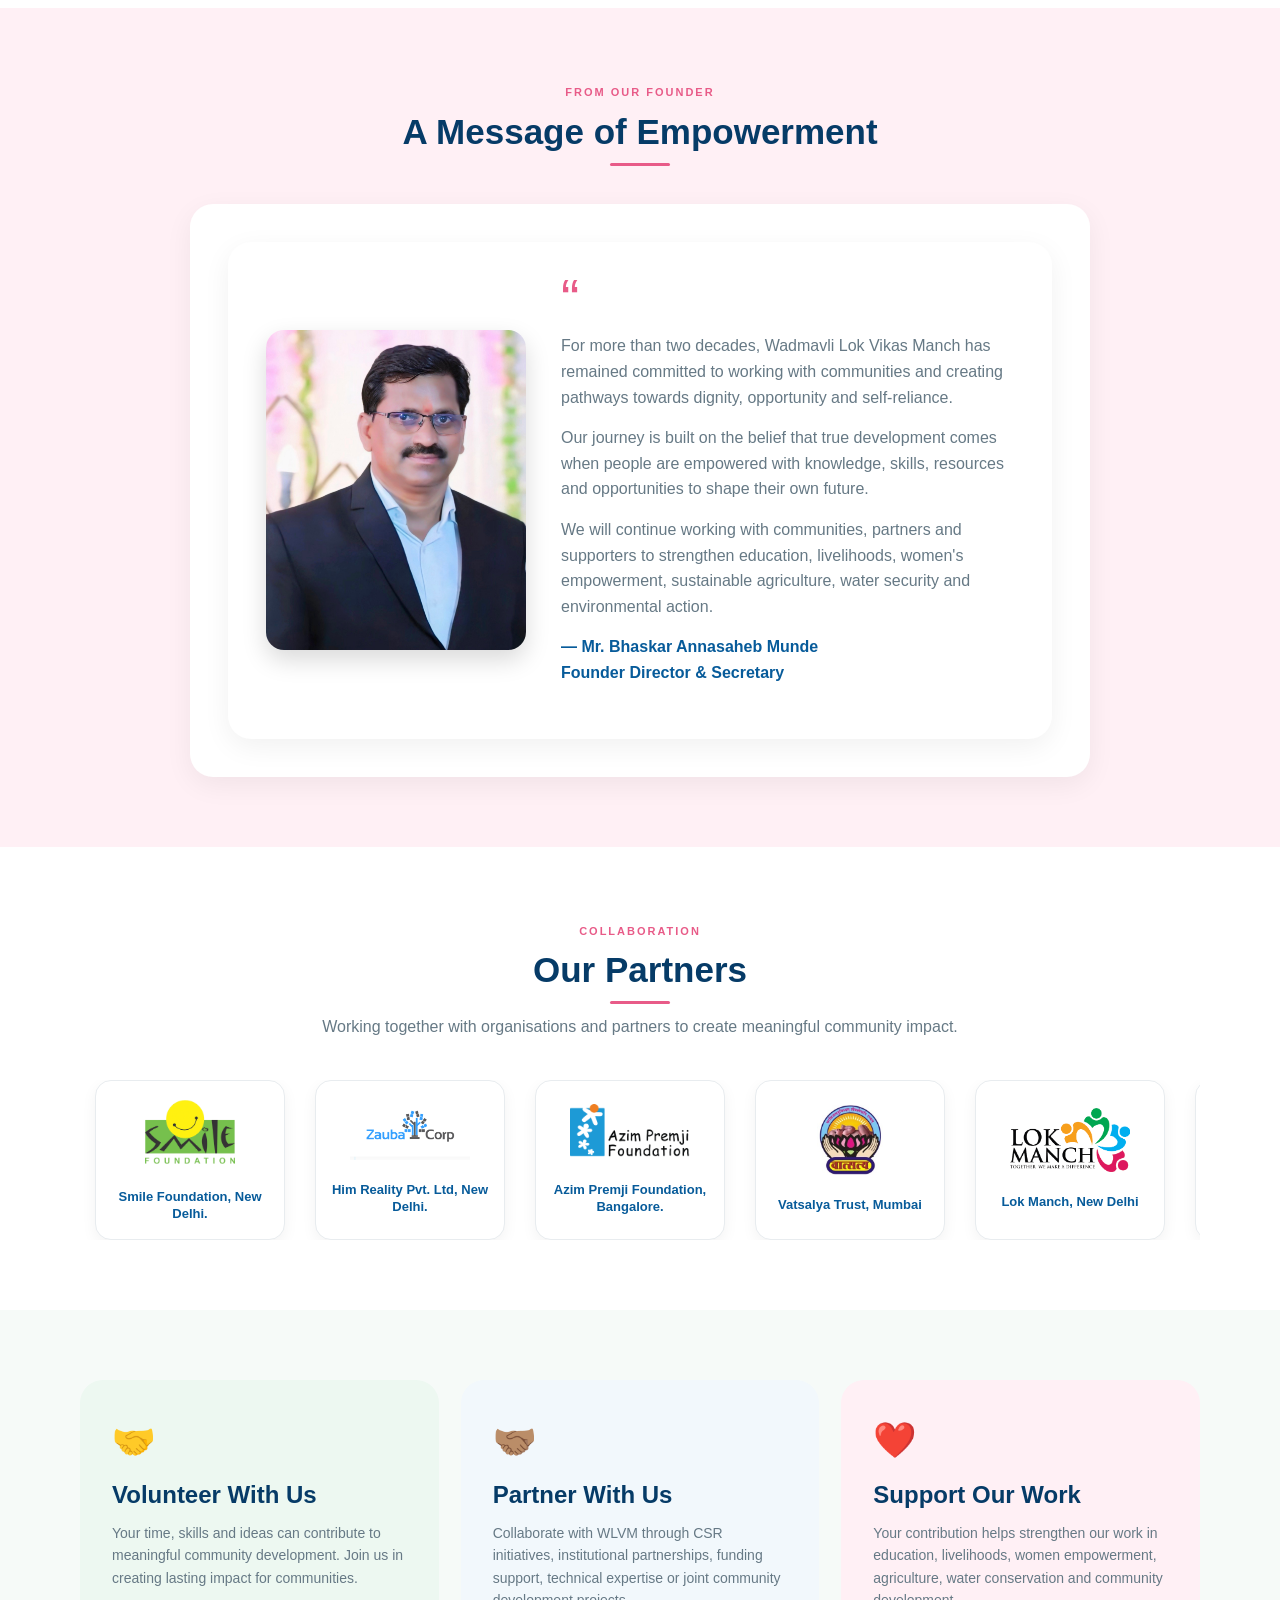
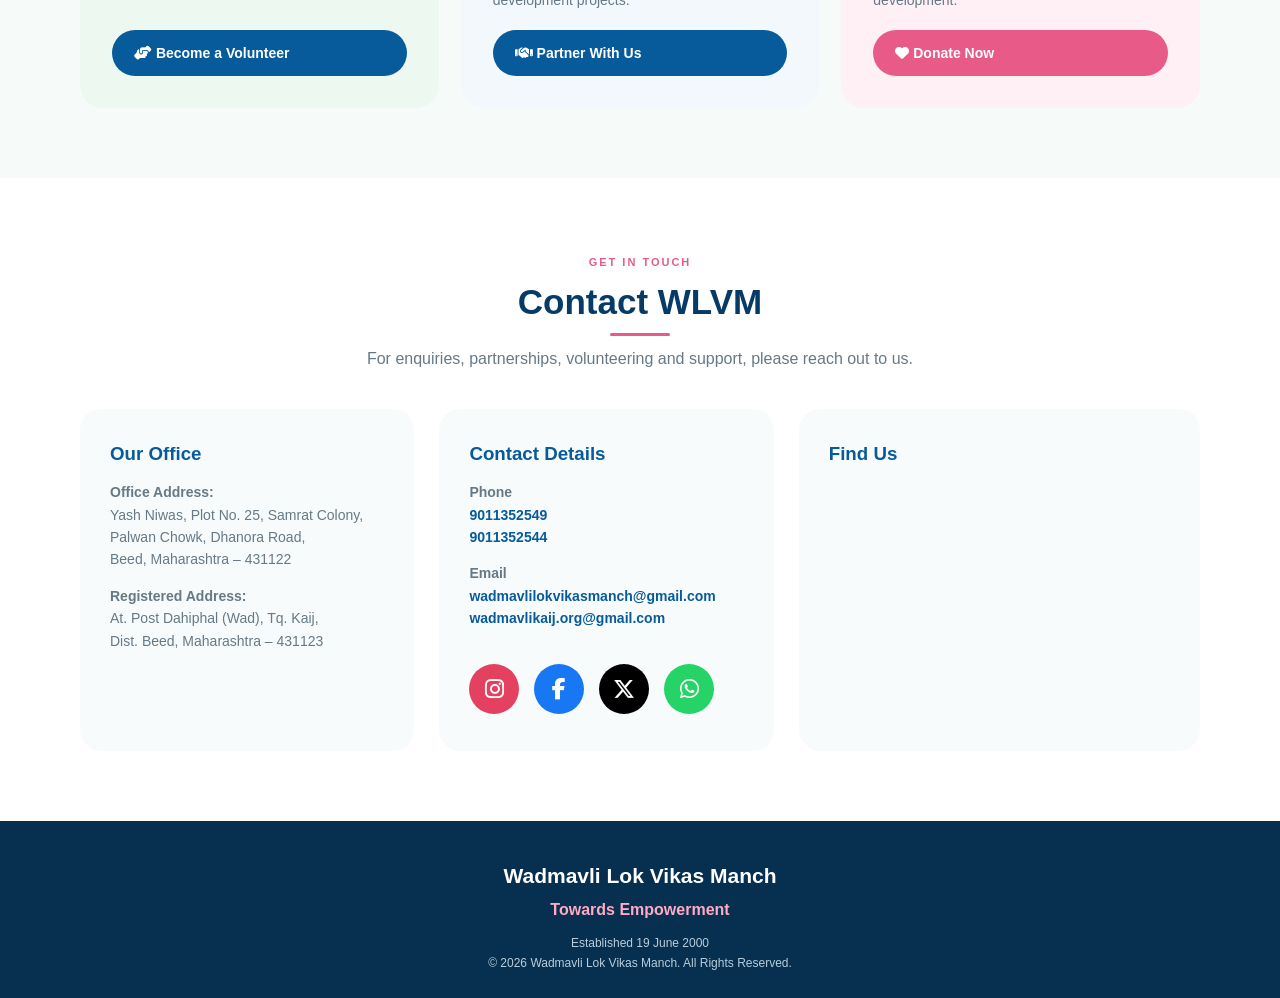
==== commit daa2c7a0: "Enhance styles and transitions for UI elements Added hover effects and transitions to various elemen" ====
--- a/index.html
+++ b/index.html
@@ -167,6 +167,11 @@
     height:58px;
     object-fit:contain;
     border-radius:50%;
+    transition:transform .3s;
+}
+
+.logo-image:hover{
+    transform:scale(1.05);
 }
 
 .logo-text h2{
@@ -192,6 +197,23 @@
     color:#344b5b;
     font-size:13px;
     font-weight:bold;
+    transition:.3s;
+    position:relative;
+}
+
+nav a::after{
+    content:'';
+    position:absolute;
+    bottom:-4px;
+    left:0;
+    width:0;
+    height:2px;
+    background:var(--pink);
+    transition:.3s;
+}
+
+nav a:hover::after{
+    width:100%;
 }
 
 nav a:hover{
@@ -205,32 +227,118 @@
     border-radius:25px;
 }
 
+.nav-donate::after{
+    display:none;
+}
+
+.nav-donate:hover{
+    background:var(--dark-blue);
+    transform:translateY(-2px);
+}
+
 
 /* =========================
-   HERO
+   MOBILE MENU
+========================= */
+
+.mobile-menu-btn{
+    display:none;
+    border:0;
+    background:none;
+    color:#063b67;
+    font-size:24px;
+    cursor:pointer;
+    padding:8px;
+}
+
+@media (max-width:768px){
+    .mobile-menu-btn{
+        display:flex;
+    }
+}
+
+@media (min-width:769px){
+    .mobile-menu-btn{
+        display:none !important;
+    }
+}
+
+@media (max-width:950px){
+    nav{display:none;}
+    .navbar{position:relative;}
+    .navbar.mobile-open nav{
+        display:flex;
+        position:absolute;
+        top:100%;
+        right:0;
+        width:220px;
+        flex-direction:column;
+        align-items:stretch;
+        gap:0;
+        background:white;
+        padding:10px 0;
+        border-radius:0 0 16px 16px;
+        box-shadow:0 12px 30px rgba(0,0,0,.15);
+        z-index:2000;
+    }
+    .navbar.mobile-open nav a{
+        display:block;
+        width:100%;
+        padding:13px 20px;
+        text-align:left;
+        box-sizing:border-box;
+    }
+    .navbar.mobile-open nav a:hover{
+        background:#f1f7fb;
+    }
+    .navbar.mobile-open .nav-donate{
+        margin:8px 12px;
+        width:auto;
+        text-align:center;
+    }
+}
+
+
+/* =========================
+   HERO - with gentle animations
 ========================= */
 
 .hero{
     padding:85px 0 75px;
-
+    position:relative;
+    overflow:hidden;
     background:
-        radial-gradient(
-            circle at 8% 15%,
-            rgba(232,91,136,.15),
-            transparent 25%
-        ),
-
-        radial-gradient(
-            circle at 92% 75%,
-            rgba(7,91,154,.14),
-            transparent 30%
-        ),
-
-        linear-gradient(
-            135deg,
-            #f8fcff,
-            #fff5f8
-        );
+        radial-gradient(circle at 8% 15%, rgba(232,91,136,.15), transparent 25%),
+        radial-gradient(circle at 92% 75%, rgba(7,91,154,.14), transparent 30%),
+        linear-gradient(135deg, #f8fcff, #fff5f8);
+}
+
+/* Floating decorative elements - gentle */
+.hero-float{
+    position:absolute;
+    width:300px;
+    height:300px;
+    border-radius:50%;
+    background:rgba(232,91,136,.06);
+    top:-100px;
+    right:-100px;
+    animation: floatSlow 20s ease-in-out infinite;
+}
+
+.hero-float2{
+    position:absolute;
+    width:200px;
+    height:200px;
+    border-radius:50%;
+    background:rgba(7,91,154,.05);
+    bottom:-80px;
+    left:-80px;
+    animation: floatSlow 25s ease-in-out infinite reverse;
+}
+
+@keyframes floatSlow{
+    0%,100%{transform:translate(0,0);}
+    50%{transform:translate(-30px,20px);}
 }
 
 .hero-grid{
@@ -238,13 +346,21 @@
     grid-template-columns:1.15fr .85fr;
     align-items:center;
     gap:55px;
-}
-
+    position:relative;
+    z-index:2;
+}
+
+/* Fade-in animations for hero */
 .hero-label{
     color:var(--pink);
     font-size:11px;
     font-weight:bold;
     letter-spacing:2.5px;
+    display:inline-block;
+    background:rgba(232,91,136,.1);
+    padding:6px 16px;
+    border-radius:20px;
+    animation: fadeSlideUp .8s ease;
 }
 
 .hero h1{
@@ -252,10 +368,30 @@
     font-size:clamp(42px,6vw,68px);
     line-height:1.05;
     margin:14px 0;
+    animation: fadeSlideUp .8s ease .2s both;
 }
 
 .hero h1 span{
     color:var(--pink);
+    position:relative;
+    display:inline-block;
+}
+
+.hero h1 span::after{
+    content:'';
+    position:absolute;
+    bottom:2px;
+    left:0;
+    width:100%;
+    height:3px;
+    background:var(--pink);
+    border-radius:2px;
+    animation: underlineGrow 1s ease .6s both;
+}
+
+@keyframes underlineGrow{
+    from{width:0;}
+    to{width:100%;}
 }
 
 .tagline{
@@ -263,12 +399,14 @@
     font-size:22px;
     font-weight:bold;
     margin-bottom:15px;
+    animation: fadeSlideUp .8s ease .4s both;
 }
 
 .hero-description{
     color:var(--muted);
     font-size:17px;
     max-width:650px;
+    animation: fadeSlideUp .8s ease .6s both;
 }
 
 .buttons{
@@ -276,6 +414,12 @@
     flex-wrap:wrap;
     gap:10px;
     margin-top:27px;
+    animation: fadeSlideUp .8s ease .8s both;
+}
+
+@keyframes fadeSlideUp{
+    from{opacity:0;transform:translateY(25px);}
+    to{opacity:1;transform:translateY(0);}
 }
 
 .btn{
@@ -284,11 +428,12 @@
     border-radius:30px;
     font-size:14px;
     font-weight:bold;
-    transition:.25s;
+    transition:.3s;
 }
 
 .btn:hover{
-    transform:translateY(-2px);
+    transform:translateY(-3px);
+    box-shadow:0 8px 25px rgba(0,0,0,.15);
 }
 
 .btn-blue{
@@ -313,10 +458,19 @@
 ========================= */
 
 .hero-card{
-    background:white;
+    background:rgba(255,255,255,.92);
+    backdrop-filter:blur(10px);
     padding:28px;
     border-radius:25px;
     box-shadow:0 18px 45px rgba(6,59,103,.13);
+    border:1px solid rgba(255,255,255,.3);
+    transition:.4s cubic-bezier(0.23,1,0.32,1);
+    animation: fadeSlideUp .8s ease .4s both;
+}
+
+.hero-card:hover{
+    transform:translateY(-6px);
+    box-shadow:0 25px 60px rgba(6,59,103,.2);
 }
 
 .hero-card-top{
@@ -353,6 +507,12 @@
     background:#f7fafb;
     padding:15px;
     border-radius:14px;
+    transition:.3s;
+}
+
+.hero-point:hover{
+    background:var(--light-pink);
+    transform:scale(1.02);
 }
 
 .hero-point strong{
@@ -399,6 +559,20 @@
     color:var(--muted);
 }
 
+.deco-line{
+    width:60px;
+    height:3px;
+    background:var(--pink);
+    margin:10px auto;
+    border-radius:10px;
+    animation: pulseWidth 2s infinite;
+}
+
+@keyframes pulseWidth{
+    0%,100%{width:60px;}
+    50%{width:100px;}
+}
+
 
 /* =========================
    ABOUT
@@ -419,6 +593,11 @@
     padding:32px;
     border-radius:22px;
     border-left:5px solid var(--blue);
+    transition:.3s;
+}
+
+.about-main:hover{
+    transform:translateX(5px);
 }
 
 .about-main h3{
@@ -433,15 +612,16 @@
 }
 
 .about-facts{
-    background:linear-gradient(
-        145deg,
-        var(--dark-blue),
-        var(--blue)
-    );
-
+    background:linear-gradient(145deg, var(--dark-blue), var(--blue));
     color:white;
     padding:32px;
     border-radius:22px;
+    transition:.3s;
+}
+
+.about-facts:hover{
+    transform:scale(1.01);
+    box-shadow:0 10px 30px rgba(7,91,154,.2);
 }
 
 .about-facts h3{
@@ -467,7 +647,7 @@
 
 
 /* =========================
-   PROGRAMS
+   PROGRAMS - with hover effects and arrow
 ========================= */
 
 .programs{
@@ -486,12 +666,50 @@
     border-radius:19px;
     border:1px solid #e5edf0;
     box-shadow:0 5px 18px rgba(0,0,0,.04);
-    transition:.25s;
+    transition:.4s cubic-bezier(0.23,1,0.32,1);
+    cursor:pointer;
+    text-decoration:none;
+    color:inherit;
+    display:block;
+    position:relative;
+}
+
+.program-card::before{
+    content:'';
+    position:absolute;
+    top:0;
+    left:0;
+    right:0;
+    bottom:0;
+    background:linear-gradient(135deg, rgba(7,91,154,.03), rgba(232,91,136,.03));
+    opacity:0;
+    transition:.4s;
+    border-radius:19px;
+}
+
+.program-card:hover::before{
+    opacity:1;
+}
+
+.program-card .arrow{
+    position:absolute;
+    bottom:20px;
+    right:20px;
+    color:var(--pink);
+    opacity:0;
+    transition:.4s;
+    font-size:18px;
+}
+
+.program-card:hover .arrow{
+    opacity:1;
+    transform:translateX(6px);
 }
 
 .program-card:hover{
-    transform:translateY(-4px);
-    box-shadow:0 12px 25px rgba(0,0,0,.09);
+    transform:translateY(-8px);
+    box-shadow:0 15px 35px rgba(0,0,0,.12);
+    border-color:var(--pink);
 }
 
 .program-icon{
@@ -504,11 +722,22 @@
     background:var(--light-pink);
     font-size:24px;
     margin-bottom:14px;
-}
-
-.program-card:nth-child(even)
-.program-icon{
+    transition:.3s;
+}
+
+.program-card:hover .program-icon{
+    transform:scale(1.08) rotate(-3deg);
+    background:var(--pink);
+    color:white;
+}
+
+.program-card:nth-child(even) .program-icon{
     background:var(--light-green);
+}
+
+.program-card:nth-child(even):hover .program-icon{
+    background:var(--green);
+    color:white;
 }
 
 .program-card h3{
@@ -520,6 +749,7 @@
 .program-card p{
     color:var(--muted);
     font-size:13px;
+    padding-right:20px;
 }
 
 
@@ -543,18 +773,23 @@
     overflow:hidden;
     border:1px solid #e4ecef;
     box-shadow:0 5px 18px rgba(0,0,0,.05);
-    transition:.25s;
+    transition:.4s cubic-bezier(0.23,1,0.32,1);
 }
 
 .gallery-card:hover{
-    transform:translateY(-5px);
-    box-shadow:0 12px 28px rgba(0,0,0,.10);
+    transform:translateY(-8px);
+    box-shadow:0 15px 35px rgba(0,0,0,.12);
 }
 
 .gallery-card img{
     width:100%;
     height:215px;
     object-fit:cover;
+    transition:.4s;
+}
+
+.gallery-card:hover img{
+    transform:scale(1.04);
 }
 
 .gallery-card h3{
@@ -575,14 +810,22 @@
 
 .highlight{
     padding:55px 0;
-    background:
-        linear-gradient(
-            135deg,
-            var(--blue),
-            var(--dark-blue)
-        );
-
+    background:linear-gradient(135deg, var(--blue), var(--dark-blue));
     color:white;
+    position:relative;
+    overflow:hidden;
+}
+
+.highlight::before{
+    content:'';
+    position:absolute;
+    width:400px;
+    height:400px;
+    border-radius:50%;
+    background:rgba(255,255,255,.03);
+    top:-200px;
+    right:-100px;
+    animation: floatSlow 20s ease-in-out infinite;
 }
 
 .highlight-grid{
@@ -590,6 +833,8 @@
     grid-template-columns:1fr 1fr;
     gap:35px;
     align-items:center;
+    position:relative;
+    z-index:2;
 }
 
 .highlight h2{
@@ -614,6 +859,12 @@
     padding:14px;
     border-radius:13px;
     font-size:13px;
+    transition:.3s;
+}
+
+.highlight-item:hover{
+    background:rgba(255,255,255,.18);
+    transform:translateY(-3px);
 }
 
 
@@ -637,18 +888,31 @@
     border-radius:18px;
     padding:23px 12px;
     border-bottom:3px solid var(--pink);
+    transition:.4s cubic-bezier(0.23,1,0.32,1);
+}
+
+.impact-card:hover{
+    transform:translateY(-6px);
+    box-shadow:0 15px 35px rgba(7,91,154,.12);
+    border-bottom-color:var(--blue);
 }
 
 .impact-card strong{
     display:block;
     color:var(--blue);
     font-size:29px;
+    transition:.3s;
+}
+
+.impact-card:hover strong{
+    color:var(--pink);
 }
 
 .impact-card span{
     color:var(--muted);
     font-size:12px;
 }
+
 
 /* ===========================
    TRUST SECTION
@@ -672,16 +936,23 @@
     text-align:center;
     box-shadow:0 8px 20px rgba(0,0,0,.08);
     border-bottom:4px solid var(--pink);
-    transition:.3s ease;
+    transition:.4s cubic-bezier(0.23,1,0.32,1);
 }
 
 .trust-card:hover{
-    transform:translateY(-6px);
+    transform:translateY(-8px);
+    box-shadow:0 15px 40px rgba(7,91,154,.15);
+    border-bottom-color:var(--blue);
 }
 
 .trust-icon{
     font-size:40px;
     margin-bottom:15px;
+    transition:.3s;
+}
+
+.trust-card:hover .trust-icon{
+    transform:scale(1.1) rotate(-5deg);
 }
 
 .trust-card h3{
@@ -690,23 +961,7 @@
     font-size:18px;
 }
 
-/* Responsive */
-
-@media (max-width:900px){
-
-.trust-grid{
-    grid-template-columns:repeat(2,1fr);
-}
-
-}
-
-@media (max-width:600px){
-
-.trust-grid{
-    grid-template-columns:1fr;
-}
-
-}
+
 /* =========================
    FOUNDER MESSAGE
 ========================= */
@@ -722,6 +977,12 @@
     padding:38px;
     border-radius:23px;
     box-shadow:0 8px 28px rgba(0,0,0,.06);
+    transition:.4s;
+}
+
+.founder-box:hover{
+    transform:translateY(-5px);
+    box-shadow:0 15px 45px rgba(0,0,0,.1);
 }
 
 .quote-mark{
@@ -739,6 +1000,7 @@
     color:var(--blue)!important;
     font-weight:bold;
 }
+
 .founder-content{
     display:flex;
     align-items:center;
@@ -751,11 +1013,17 @@
     object-fit:cover;
     border-radius:18px;
     box-shadow:0 10px 25px rgba(0,0,0,.15);
+    transition:.3s;
+}
+
+.founder-image img:hover{
+    transform:scale(1.02);
 }
 
 .founder-text{
     flex:1;
 }
+
 
 /* =========================
    PARTNERS
@@ -824,37 +1092,14 @@
     text-align:center;
 }
 
-  
 @keyframes scrollPartners{
-    from{
-        transform:translateX(0);
-    }
-    to{
-        transform:translateX(-50%);
-    }
-}
-
-@media(max-width:768px){
-
-    .partner{
-        width:150px;
-        height:110px;
-        margin:0 10px;
-    }
-
-    .partner img{
-        max-width:100px;
-        max-height:55px;
-    }
-
-    .partner-track{
-        animation-duration:25s;
-    }
-
-}
+    from{transform:translateX(0);}
+    to{transform:translateX(-50%);}
+}
+
 
 /* =========================
-   VOLUNTEER + PARTNER + DONATE
+   ACTION SECTION
 ========================= */
 
 .action-section{
@@ -872,23 +1117,22 @@
     border-radius:23px;
     display:flex;
     flex-direction:column;
-}
-
-.volunteer-card{
-    background:var(--light-green);
-}
-
-.partner-card{
-    background:var(--light-blue);
-}
-
-.donate-card{
-    background:var(--light-pink);
+    transition:.4s cubic-bezier(0.23,1,0.32,1);
+}
+
+.action-card:hover{
+    transform:translateY(-6px);
+    box-shadow:0 15px 40px rgba(0,0,0,.08);
 }
 
 .action-icon{
-    font-size:30px;
+    font-size:35px;
     margin-bottom:8px;
+    transition:.3s;
+}
+
+.action-card:hover .action-icon{
+    transform:scale(1.1);
 }
 
 .action-card h2{
@@ -906,23 +1150,16 @@
     margin-top:auto;
 }
 
-/* Optional (only keep if used on donate.html) */
-
-.bank-details{
-    background:white;
-    padding:18px;
-    border-radius:15px;
-    margin:15px 0;
-}
-
-.bank-details p{
-    color:#263746;
-    font-size:12px;
-    margin:5px 0;
-}
-
-.bank-details strong{
-    color:var(--blue);
+.volunteer-card{
+    background:var(--light-green);
+}
+
+.partner-card{
+    background:var(--light-blue);
+}
+
+.donate-card{
+    background:var(--light-pink);
 }
 
 
@@ -935,10 +1172,10 @@
 }
 
 .contact-grid{
-    display: grid;
-    grid-template-columns: 1fr 1fr 1.2fr;
-    gap: 25px;
-    align-items: stretch;
+    display:grid;
+    grid-template-columns:1fr 1fr 1.2fr;
+    gap:25px;
+    align-items:stretch;
 }
 
 .contact-card{
@@ -948,6 +1185,12 @@
     display:flex;
     flex-direction:column;
     height:100%;
+    transition:.3s;
+}
+
+.contact-card:hover{
+    transform:translateY(-4px);
+    box-shadow:0 8px 25px rgba(0,0,0,.06);
 }
 
 .contact-card h3{
@@ -964,6 +1207,11 @@
 .contact-card a{
     color:var(--blue);
     font-weight:bold;
+    transition:.3s;
+}
+
+.contact-card a:hover{
+    color:var(--pink);
 }
 
 .socials{
@@ -985,26 +1233,16 @@
     transition:.3s;
 }
 
-.socials a:nth-child(1){
-    background:#E4405F;
-}
-
-.socials a:nth-child(2){
-    background:#1877F2;
-}
-
-.socials a:nth-child(3){
-    background:#000;
-}
-
-.socials a:nth-child(4){
-    background:#25D366;
-}
+.socials a:nth-child(1){background:#E4405F;}
+.socials a:nth-child(2){background:#1877F2;}
+.socials a:nth-child(3){background:#000;}
+.socials a:nth-child(4){background:#25D366;}
 
 .socials a:hover{
     transform:translateY(-5px);
     box-shadow:0 8px 20px rgba(0,0,0,.2);
 }
+
 
 /* =========================
    FOOTER
@@ -1034,212 +1272,79 @@
 
 
 /* =========================
-   TABLET
+   SCROLL TOP BUTTON
 ========================= */
 
+.scroll-top{
+    position:fixed;
+    bottom:30px;
+    right:30px;
+    width:45px;
+    height:45px;
+    border-radius:50%;
+    background:var(--pink);
+    color:white;
+    border:none;
+    font-size:18px;
+    cursor:pointer;
+    box-shadow:0 8px 25px rgba(232,91,136,.3);
+    transition:.3s;
+    opacity:0;
+    transform:translateY(20px);
+    z-index:999;
+}
+
+.scroll-top.visible{
+    opacity:1;
+    transform:translateY(0);
+}
+
+.scroll-top:hover{
+    background:var(--dark-blue);
+    transform:translateY(-3px);
+}
+
+
+/* =========================
+   RESPONSIVE
+========================= */
+
 @media (max-width:950px){
-
-    nav{
-        display:none;
-    }
-
-    .hero-grid,
-    .about-grid,
-    .highlight-grid,
-    .founder-content{
+    nav{display:none;}
+    .hero-grid,.about-grid,.highlight-grid,.founder-content{
         grid-template-columns:1fr;
         display:grid;
     }
-
-    .founder-content{
-        text-align:center;
-    }
-
-    .founder-image{
-        margin:auto;
-    }
-
-    .program-grid{
-        grid-template-columns:repeat(2,1fr);
-    }
-
-    .gallery-grid{
-        grid-template-columns:repeat(2,1fr);
-    }
-
-    .partner-grid{
-        grid-template-columns:repeat(2,1fr);
-    }
-
-    .impact-grid{
-        grid-template-columns:repeat(2,1fr);
-    }
-
-    .trust-grid{
-        grid-template-columns:repeat(2,1fr);
-    }
-
-    /* Three cards become two per row */
-    .action-grid{
-        grid-template-columns:repeat(2,1fr);
-    }
-
-    .contact-grid{
+    .founder-content{text-align:center;}
+    .founder-image{margin:auto;}
+    .program-grid{grid-template-columns:repeat(2,1fr);}
+    .gallery-grid{grid-template-columns:repeat(2,1fr);}
+    .impact-grid{grid-template-columns:repeat(2,1fr);}
+    .trust-grid{grid-template-columns:repeat(2,1fr);}
+    .action-grid{grid-template-columns:repeat(2,1fr);}
+    .contact-grid{grid-template-columns:1fr;}
+}
+
+@media (max-width:650px){
+    .navbar{min-height:68px;}
+    .logo-image{width:46px;height:46px;}
+    .logo-text h2{font-size:14px;}
+    .hero{padding:60px 0;}
+    .hero h1{font-size:41px;}
+    .section{padding:55px 0;}
+    .section-heading h2{font-size:29px;}
+    .program-grid,.gallery-grid,.action-grid,.contact-grid,.trust-grid{
         grid-template-columns:1fr;
     }
-
-}
-
-
-/* =========================
-   MOBILE
-========================= */
-
-@media (max-width:650px){
-
-    .navbar{
-        min-height:68px;
-    }
-
-    .logo-image{
-        width:46px;
-        height:46px;
-    }
-
-    .logo-text h2{
-        font-size:14px;
-    }
-
-    .hero{
-        padding:60px 0;
-    }
-
-    .hero h1{
-        font-size:41px;
-    }
-
-    .section{
-        padding:55px 0;
-    }
-
-    .section-heading h2{
-        font-size:29px;
-    }
-
-    .program-grid,
-    .gallery-grid,
-    .partner-grid,
-    .action-grid,
-    .contact-grid,
-    .trust-grid{
-        grid-template-columns:1fr;
-    }
-
-    .impact-grid{
-        grid-template-columns:repeat(2,1fr);
-    }
-
-    .highlight-list{
-        grid-template-columns:1fr;
-    }
-
-    .gallery-card img{
-        height:230px;
-    }
-
-    .founder-content{
-        display:block;
-        text-align:center;
-    }
-
-    .founder-image{
-        margin-bottom:25px;
-    }
-
-    .founder-image img{
-        width:220px;
-        height:auto;
-        margin:auto;
-    }
-
-}
-
-}
-/* =========================
-   MOBILE MENU BUTTON
-   ========================= */
-
-.mobile-menu-btn{
-    display:none;
-    border:0;
-    background:none;
-    color:#063b67;
-    font-size:24px;
-    cursor:pointer;
-    padding:8px;
-}
-/* =========================
-   MOBILE NAVIGATION BUTTON
-   ========================= */
-
-@media (max-width:768px){
-
-    .mobile-menu-btn{
-        display:flex;
-    }
-
-}
-  @media (min-width:769px){
-
-    .mobile-menu-btn{
-        display:none !important;
-    }
-
-}
-  /* =========================
-   OPEN MOBILE NAVIGATION
-   ========================= */
-
-@media (max-width:950px){
-
-    .navbar{
-        position:relative;
-    }
-
-    .navbar.mobile-open nav{
-        display:flex;
-        position:absolute;
-        top:100%;
-        right:0;
-        width:220px;
-        flex-direction:column;
-        align-items:stretch;
-        gap:0;
-        background:white;
-        padding:10px 0;
-        border-radius:0 0 16px 16px;
-        box-shadow:0 12px 30px rgba(0,0,0,.15);
-        z-index:2000;
-    }
-
-    .navbar.mobile-open nav a{
-        display:block;
-        width:100%;
-        padding:13px 20px;
-        text-align:left;
-        box-sizing:border-box;
-    }
-
-    .navbar.mobile-open nav a:hover{
-        background:#f1f7fb;
-    }
-
-    .navbar.mobile-open .nav-donate{
-        margin:8px 12px;
-        width:auto;
-        text-align:center;
-    }
-
+    .impact-grid{grid-template-columns:repeat(2,1fr);}
+    .highlight-list{grid-template-columns:1fr;}
+    .gallery-card img{height:230px;}
+    .founder-content{display:block;text-align:center;}
+    .founder-image{margin-bottom:25px;}
+    .founder-image img{width:220px;height:auto;margin:auto;}
+    .partner{width:150px;height:110px;margin:0 10px;}
+    .partner img{max-width:100px;max-height:55px;}
+    .partner-track{animation-duration:25s;}
 }
 
 </style>
@@ -1318,6 +1423,9 @@
 
 <section class="hero" id="home">
 
+<div class="hero-float"></div>
+<div class="hero-float2"></div>
+
 <div class="container hero-grid">
 
 
@@ -1346,15 +1454,15 @@
 <div class="buttons">
 
 <a href="#about" class="btn btn-blue">
-Discover Our Work
+<i class="fas fa-arrow-right"></i> Discover Our Work
 </a>
 
 <a href="#gallery" class="btn btn-pink">
-View Gallery
+<i class="fas fa-images"></i> View Gallery
 </a>
 
 <a href="#donate" class="btn btn-white">
-Support Our Work
+<i class="fas fa-heart"></i> Support Our Work
 </a>
 
 </div>
@@ -1433,6 +1541,8 @@
 <h2>
 Working Towards Empowerment
 </h2>
+
+<div class="deco-line"></div>
 
 <p>
 Creating opportunities and strengthening communities
@@ -1530,6 +1640,8 @@
 Programs That Create Opportunity
 </h2>
 
+<div class="deco-line"></div>
+
 <p>
 Our initiatives focus on practical support,
 skills, livelihoods and stronger communities.
@@ -1540,275 +1652,182 @@
 
 <div class="program-grid">
 
-
-<div class="program-card">
-
-<div class="program-icon">
-📚
-</div>
+<!-- All program cards now link to individual program pages -->
+
+<a href="program-education.html" class="program-card">
+<div class="program-icon">📚</div>
+<h3>Mission Education</h3>
+<p>Supporting children's education for children aged 6–13 years in Kalepadal, Hadapsar, Pune.</p>
+<span class="arrow">→</span>
+</a>
+
+<a href="program-driving.html" class="program-card">
+<div class="program-icon">🚗</div>
+<h3>Motor Driving School</h3>
+<p>Driving training and licence support for people aged 18 years and above.</p>
+<span class="arrow">→</span>
+</a>
+
+<a href="program-skill.html" class="program-card">
+<div class="program-icon">💼</div>
+<h3>Skill Development</h3>
+<p>Livelihood-oriented training to strengthen employment and self-employment opportunities.</p>
+<span class="arrow">→</span>
+</a>
+
+<a href="program-women.html" class="program-card">
+<div class="program-icon">👩</div>
+<h3>Women SHGs</h3>
+<p>Supporting women through Self Help Groups, bank linkage, self-employment and livelihoods.</p>
+<span class="arrow">→</span>
+</a>
+
+<a href="program-organic.html" class="program-card">
+<div class="program-icon">🌾</div>
+<h3>Organic Farming</h3>
+<p>Supporting farmers through organic farming, scheme awareness and manure-making demonstrations.</p>
+<span class="arrow">→</span>
+</a>
+
+<a href="program-water.html" class="program-card">
+<div class="program-icon">💧</div>
+<h3>Clean Drinking Water</h3>
+<p>Working to improve access to clean drinking water for households in villages of Beed district.</p>
+<span class="arrow">→</span>
+</a>
+
+<a href="program-tree.html" class="program-card">
+<div class="program-icon">🌳</div>
+<h3>Tree Plantation</h3>
+<p>Promoting tree plantation and environmental awareness as part of climate action.</p>
+<span class="arrow">→</span>
+</a>
+
+<a href="program-watershed.html" class="program-card">
+<div class="program-icon">🏞️</div>
+<h3>Watershed Development</h3>
+<p>Farm ponds, bunding, loose boulders, soil conservation and tree plantation activities.</p>
+<span class="arrow">→</span>
+</a>
+
+<a href="program-disaster.html" class="program-card">
+<div class="program-icon">🚑</div>
+<h3>Disaster Relief</h3>
+<p>Undertaken major disaster relief initiatives during the 2015–16 drought and the COVID-19 pandemic (2020–2022).</p>
+<span class="arrow">→</span>
+</a>
+
+</div>
+
+</div>
+
+</section>
+
+
+
+<!-- =================================
+     GALLERY
+================================= -->
+
+<section class="section gallery" id="gallery">
+
+<div class="container">
+
+
+<div class="section-heading">
+
+<span class="eyebrow">
+OUR WORK IN PICTURES
+</span>
+
+<h2>
+Gallery
+</h2>
+
+<div class="deco-line"></div>
+
+<p>
+A glimpse of our programs and community initiatives.
+</p>
+
+</div>
+
+
+<div class="gallery-grid">
+
+
+<!-- MISSION EDUCATION -->
+
+<div class="gallery-card">
+
+<img
+src="mission-education.jpeg"
+alt="Mission Education">
 
 <h3>
 Mission Education
 </h3>
 
-<p>
-Supporting children's education for children
-aged 6–13 years in Kalepadal, Hadapsar, Pune.
-</p>
-
-</div>
-
-
-<div class="program-card">
-
-<div class="program-icon">
-🚗
-</div>
+</div>
+
+
+<!-- ORGANIC FARMING -->
+
+<div class="gallery-card">
+
+<img
+src="organic-farming.jpeg"
+alt="Organic Farming">
 
 <h3>
-Motor Driving School
+Organic Farming
 </h3>
 
-<p>
-Driving training and licence support for
-people aged 18 years and above.
-</p>
-
-</div>
-
-
-<div class="program-card">
-
-<div class="program-icon">
-💼
-</div>
+</div>
+
+
+<!-- SKILL DEVELOPMENT -->
+
+<div class="gallery-card">
+
+<img
+src="skill-development.jpeg"
+alt="Skill Development">
 
 <h3>
 Skill Development
 </h3>
 
-<p>
-Livelihood-oriented training to strengthen
-employment and self-employment opportunities.
-</p>
-
-</div>
-
-
-<div class="program-card">
-
-<div class="program-icon">
-👩
-</div>
-
-<h3>
-Women SHGs
-</h3>
-
-<p>
-Supporting women through Self Help Groups,
-bank linkage, self-employment and livelihoods.
-</p>
-
-</div>
-
-
-<div class="program-card">
-
-<div class="program-icon">
-🌾
-</div>
-
-<h3>
-Organic Farming
-</h3>
-
-<p>
-Supporting farmers through organic farming,
-scheme awareness and manure-making demonstrations.
-</p>
-
-</div>
-
-
-<div class="program-card">
-
-<div class="program-icon">
-💧
-</div>
-
-<h3>
-Clean Drinking Water
-</h3>
-
-<p>
-Working to improve access to clean drinking
-water for households in villages of Beed district.
-</p>
-
-</div>
-
-
-<div class="program-card">
-
-<div class="program-icon">
-🌳
-</div>
+</div>
+
+
+<!-- TREE PLANTATION -->
+
+<div class="gallery-card">
+
+<img
+src="tree-plantation.jpeg"
+alt="Tree Plantation">
 
 <h3>
 Tree Plantation
 </h3>
 
-<p>
-Promoting tree plantation and environmental
-awareness as part of climate action.
-</p>
-
-</div>
-
-
-<div class="program-card">
-
-<div class="program-icon">
-🏞️
-</div>
+</div>
+
+
+<!-- WATERSHED -->
+
+<div class="gallery-card">
+
+<img
+src="watershed.jpeg"
+alt="Watershed Development">
 
 <h3>
 Watershed Development
 </h3>
 
-<p>
-Farm ponds, bunding, loose boulders, soil
-conservation and tree plantation activities.
-</p>
-
-</div>
-<div class="program-card">
-
-<div class="program-icon">
-🚑
-</div>
-
-<h3>
-Disaster Relief
-</h3>
-
-<p>
-Undertaken major disaster relief initiatives during the
-2015–16 drought and the COVID-19 pandemic (2020–2022).
-</p>
-
-</div>
-
-</div>
-
-</div>
-
-</section>
-
-
-
-<!-- =================================
-     GALLERY
-================================= -->
-
-<section class="section gallery" id="gallery">
-
-<div class="container">
-
-
-<div class="section-heading">
-
-<span class="eyebrow">
-OUR WORK IN PICTURES
-</span>
-
-<h2>
-Gallery
-</h2>
-
-<p>
-A glimpse of our programs and community initiatives.
-</p>
-
-</div>
-
-
-<div class="gallery-grid">
-
-
-<!-- MISSION EDUCATION -->
-
-<div class="gallery-card">
-
-<img
-src="mission-education.jpeg"
-alt="Mission Education">
-
-<h3>
-Mission Education
-</h3>
-
-</div>
-
-
-<!-- ORGANIC FARMING -->
-
-<div class="gallery-card">
-
-<img
-src="organic-farming.jpeg"
-alt="Organic Farming">
-
-<h3>
-Organic Farming
-</h3>
-
-</div>
-
-
-<!-- SKILL DEVELOPMENT -->
-
-<div class="gallery-card">
-
-<img
-src="skill-development.jpeg"
-alt="Skill Development">
-
-<h3>
-Skill Development
-</h3>
-
-</div>
-
-
-<!-- TREE PLANTATION -->
-
-<div class="gallery-card">
-
-<img
-src="tree-plantation.jpeg"
-alt="Tree Plantation">
-
-<h3>
-Tree Plantation
-</h3>
-
-</div>
-
-
-<!-- WATERSHED -->
-
-<div class="gallery-card">
-
-<img
-src="watershed.jpeg"
-alt="Watershed Development">
-
-<h3>
-Watershed Development
-</h3>
-
 </div>
 
 
@@ -1870,7 +1889,7 @@
 <div class="gallery-more">
 
 <a href="gallery.html" class="btn btn-blue">
-Open Full Gallery
+<i class="fas fa-images"></i> Open Full Gallery
 </a>
 
 </div>
@@ -1959,6 +1978,8 @@
 Our Impact
 </h2>
 
+<div class="deco-line"></div>
+
 <p>
 The people and communities reached through
 our ongoing initiatives.
@@ -2080,6 +2101,8 @@
                 Registered & Recognised
             </h2>
 
+            <div class="deco-line"></div>
+
             <p>
                 Serving communities with transparency, accountability and
                 commitment since 2000.
@@ -2133,6 +2156,8 @@
 <h2>
 A Message of Empowerment
 </h2>
+
+<div class="deco-line"></div>
 
 </div>
 
@@ -2209,6 +2234,8 @@
 Our Partners
 </h2>
 
+<div class="deco-line"></div>
+
 <p>
 Working together with organisations and partners
 to create meaningful community impact.
@@ -2413,7 +2440,7 @@
     </p>
 
     <a href="volunteer.html" class="btn btn-blue">
-        Become a Volunteer
+        <i class="fas fa-hands-helping"></i> Become a Volunteer
     </a>
 
 </div>
@@ -2436,7 +2463,7 @@
     </p>
 
     <a href="partner.html" class="btn btn-blue">
-        Partner With Us
+        <i class="fas fa-handshake"></i> Partner With Us
     </a>
 
 </div>
@@ -2459,7 +2486,7 @@
     </p>
 
     <a href="donate.html" class="btn btn-pink">
-        Donate Now
+        <i class="fas fa-heart"></i> Donate Now
     </a>
 
 </div>
@@ -2490,6 +2517,8 @@
 <h2>
 Contact WLVM
 </h2>
+
+<div class="deco-line"></div>
 
 <p>
 For enquiries, partnerships, volunteering and
@@ -2670,6 +2699,11 @@
 </div>
 
 </footer>
+
+<!-- Scroll to Top Button -->
+<button class="scroll-top" id="scrollTopBtn" onclick="window.scrollTo({top:0,behavior:'smooth'})">
+    <i class="fas fa-arrow-up"></i>
+</button>
    
 <script>
 function showQR() {
@@ -2714,6 +2748,7 @@
 
 counters.forEach(counter => observer.observe(counter));
 </script>
+
 <script>
 function toggleMobileMenu(){
 
@@ -2728,7 +2763,18 @@
 
     button.setAttribute("aria-expanded", isOpen ? "true" : "false");
 }
+
+// Scroll to Top Button
+const scrollBtn = document.getElementById('scrollTopBtn');
+window.addEventListener('scroll', function() {
+    if (window.scrollY > 400) {
+        scrollBtn.classList.add('visible');
+    } else {
+        scrollBtn.classList.remove('visible');
+    }
+});
 </script>
+
 </body>
 
 </html>
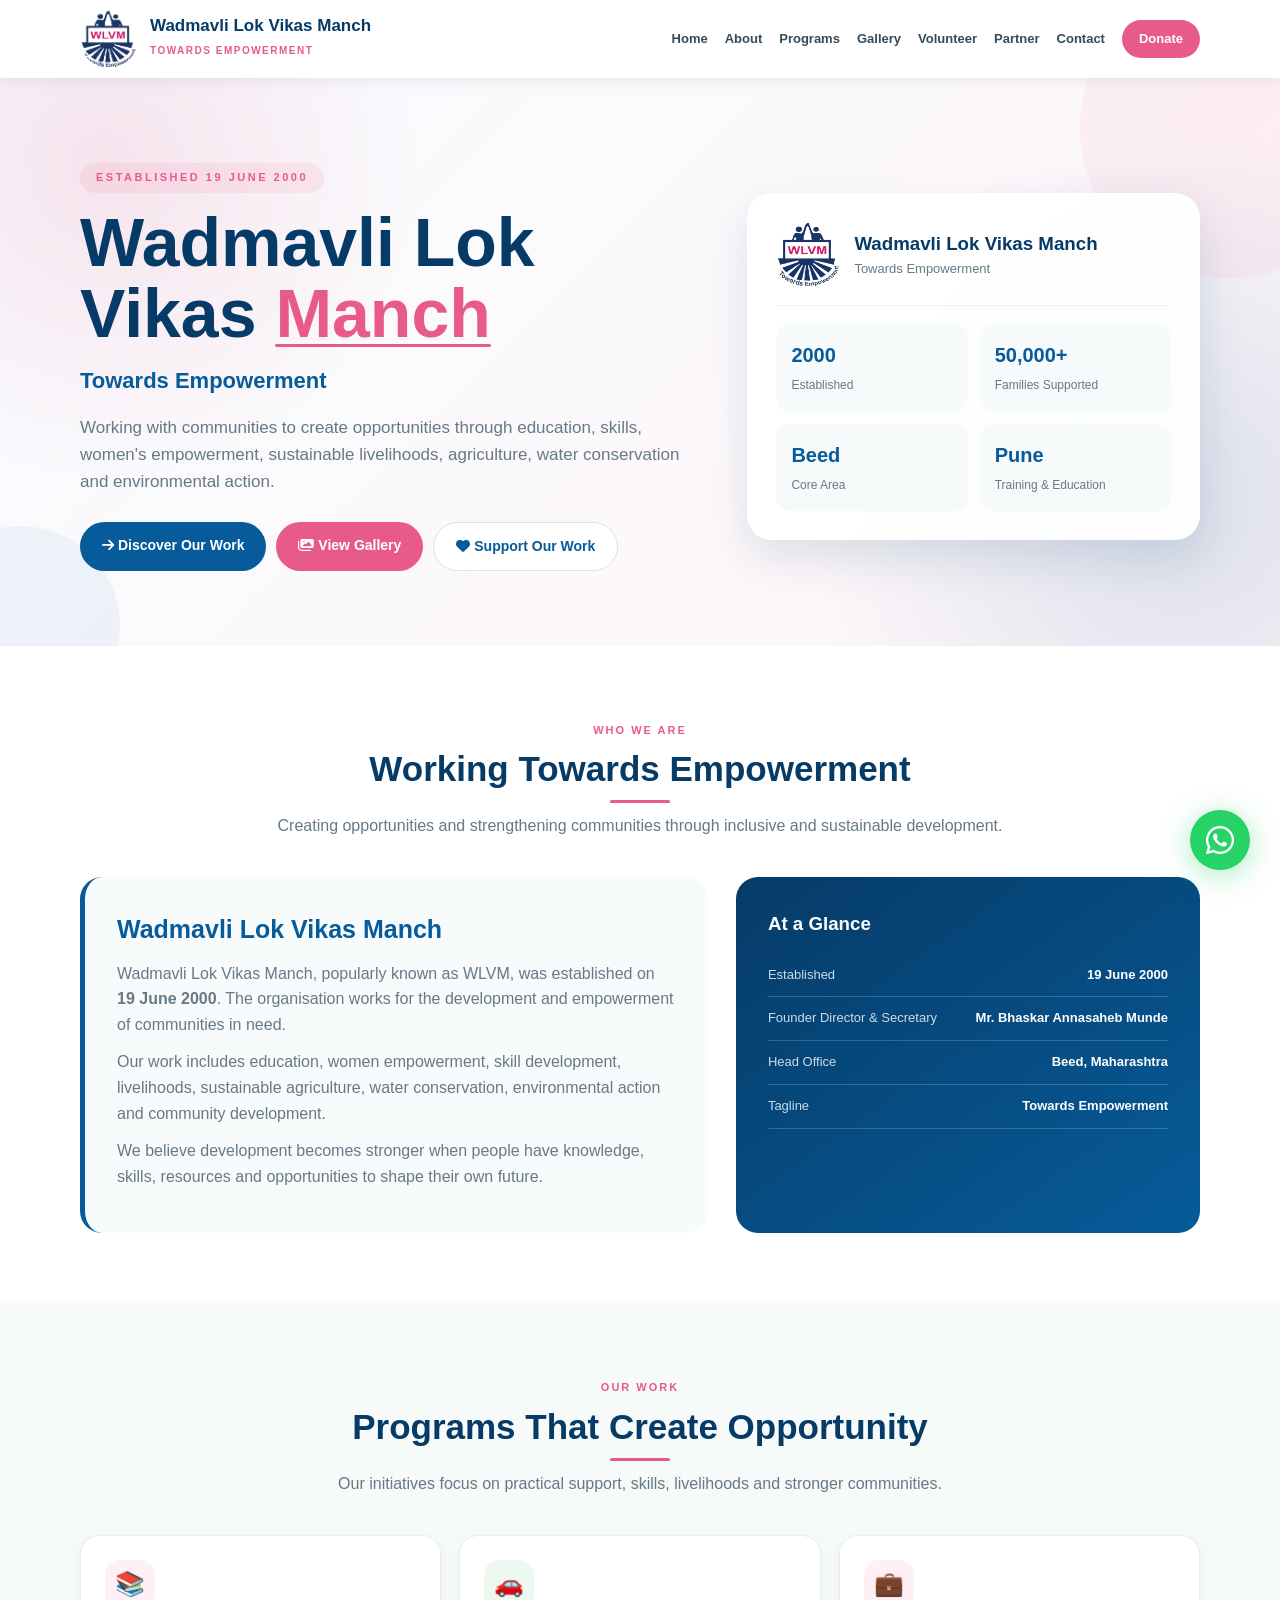
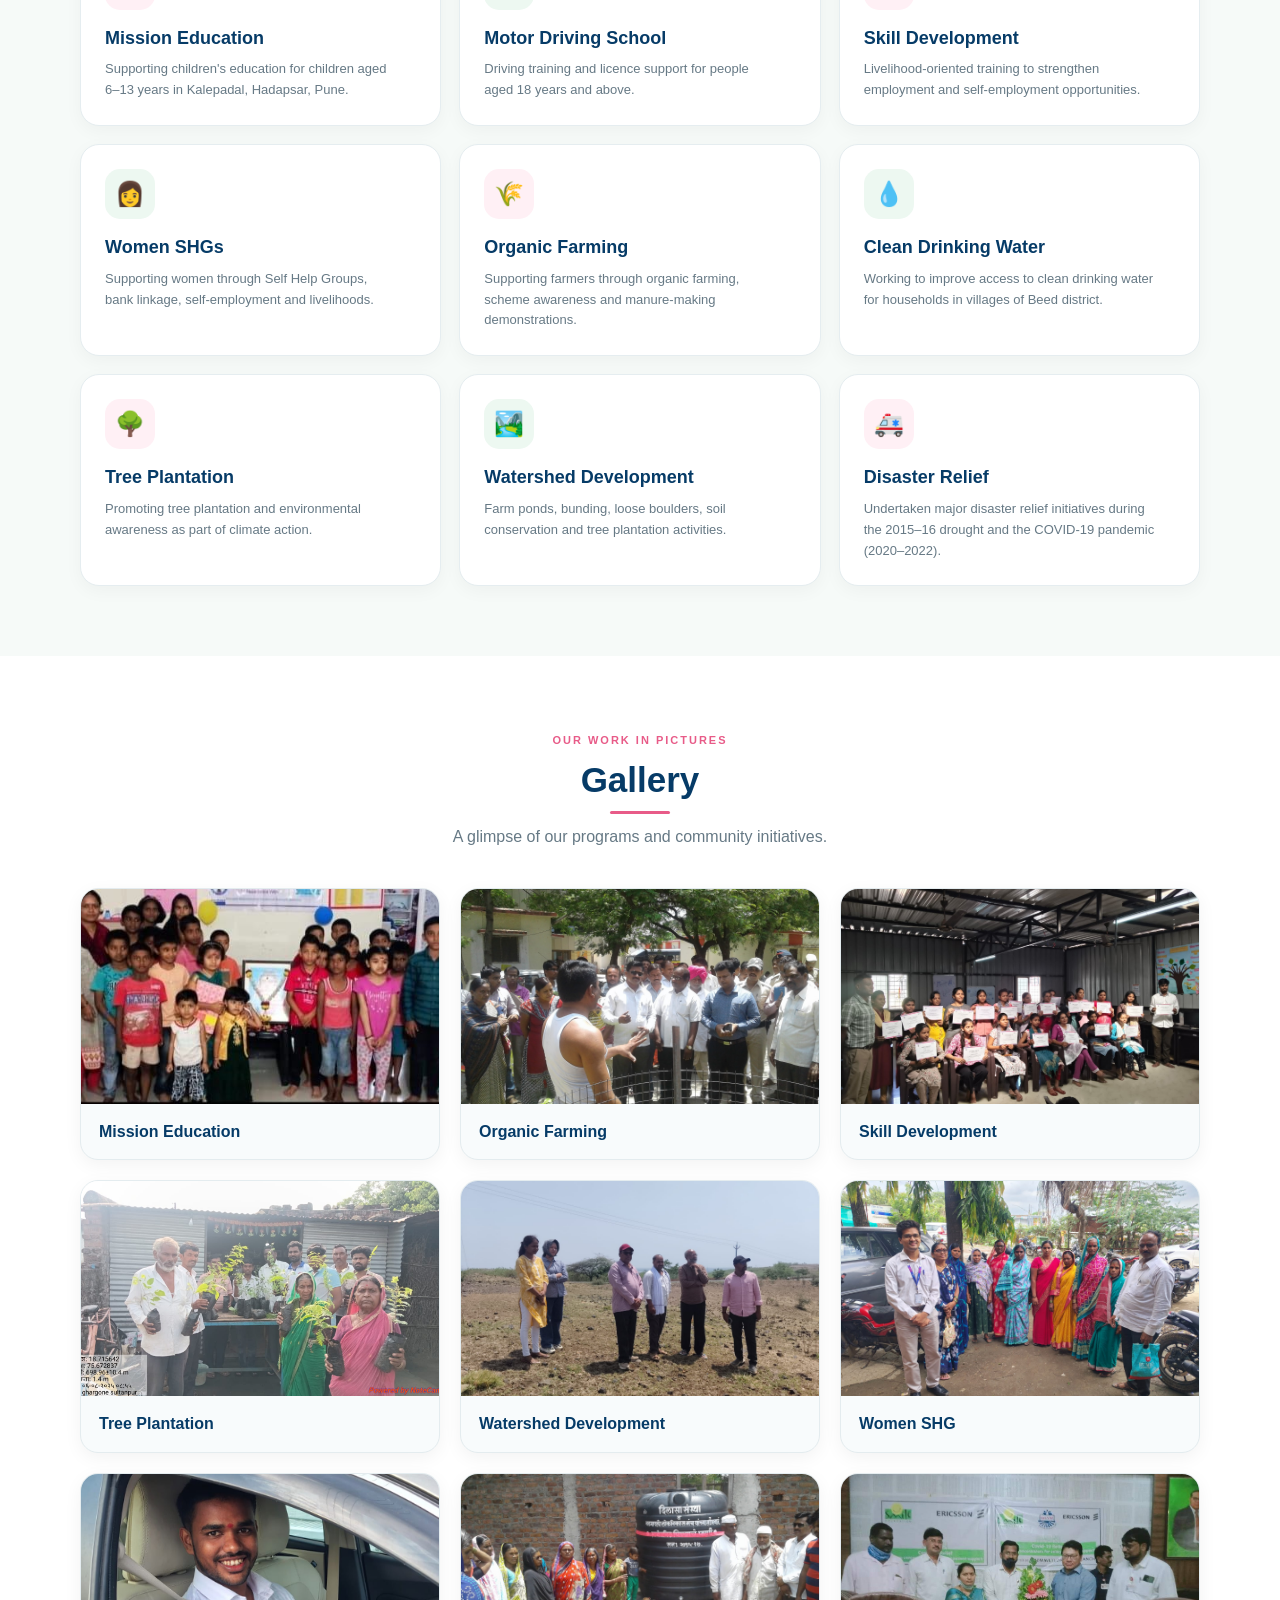
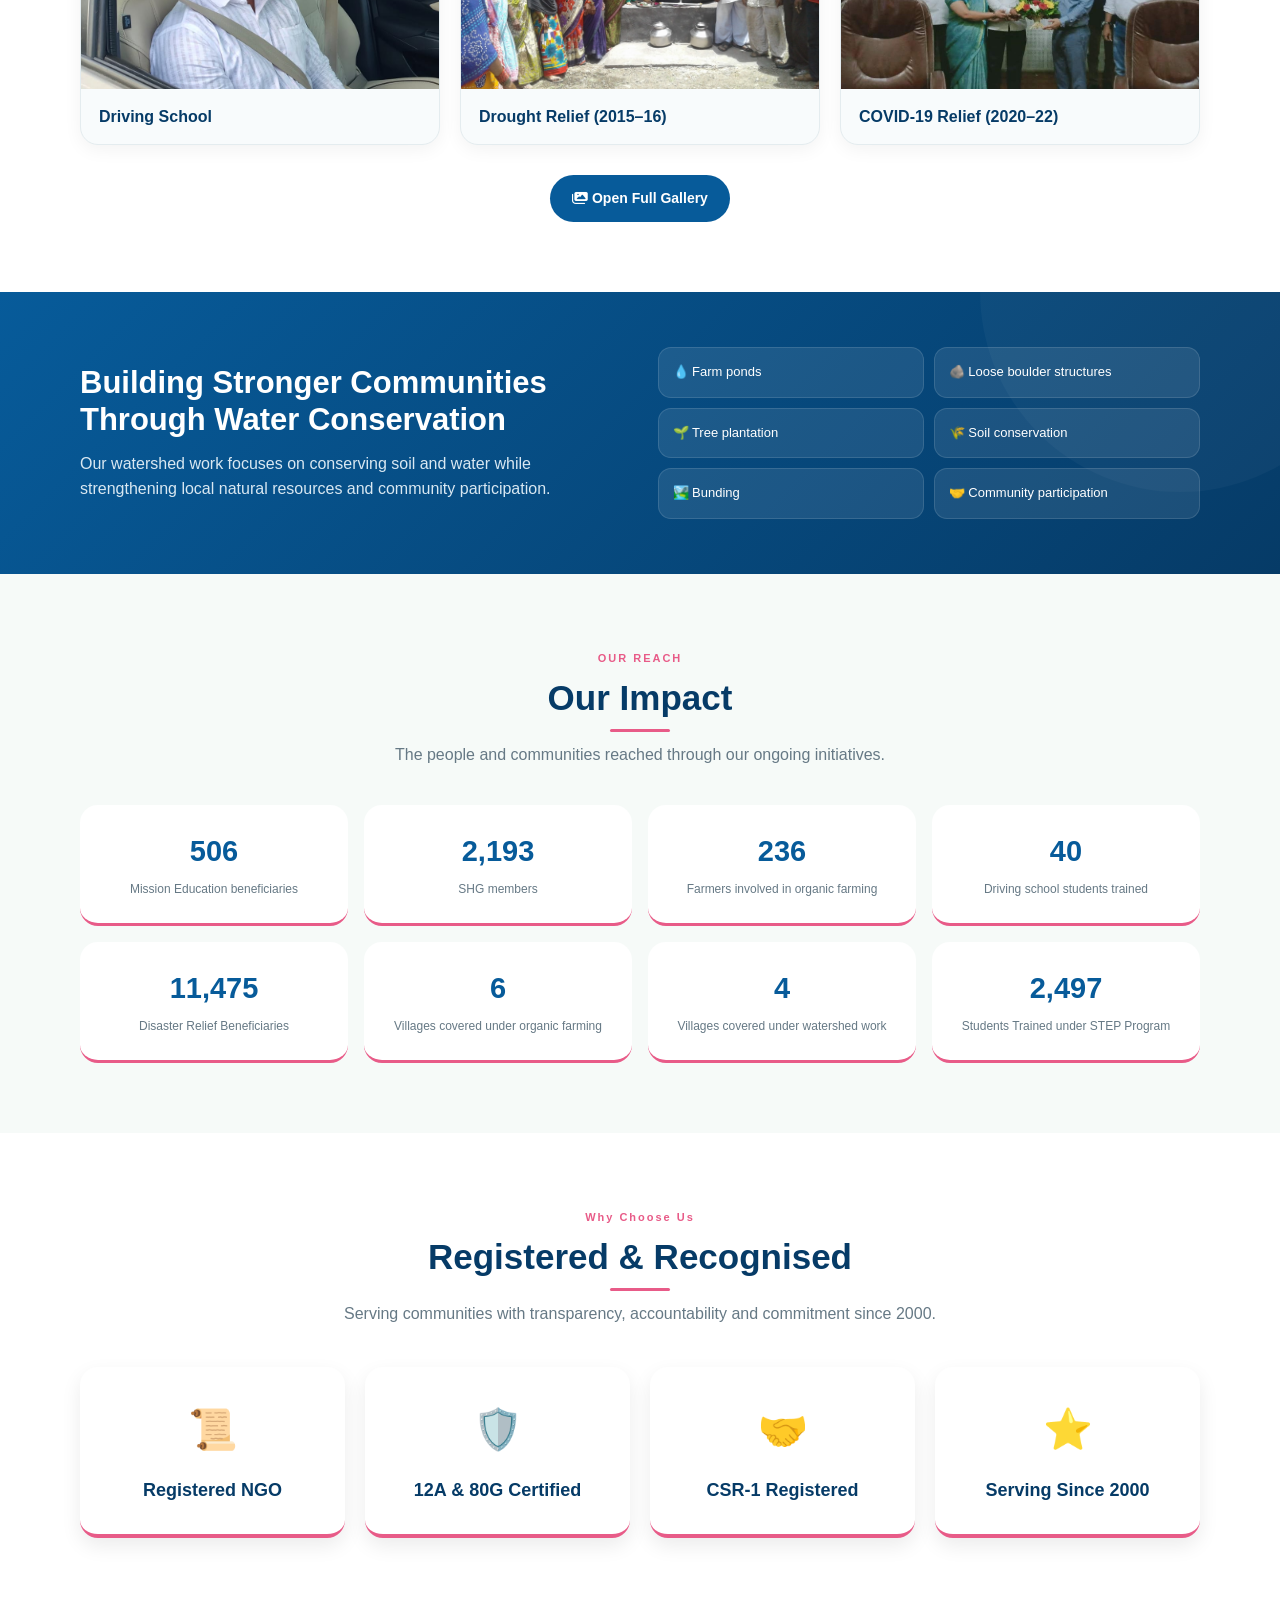
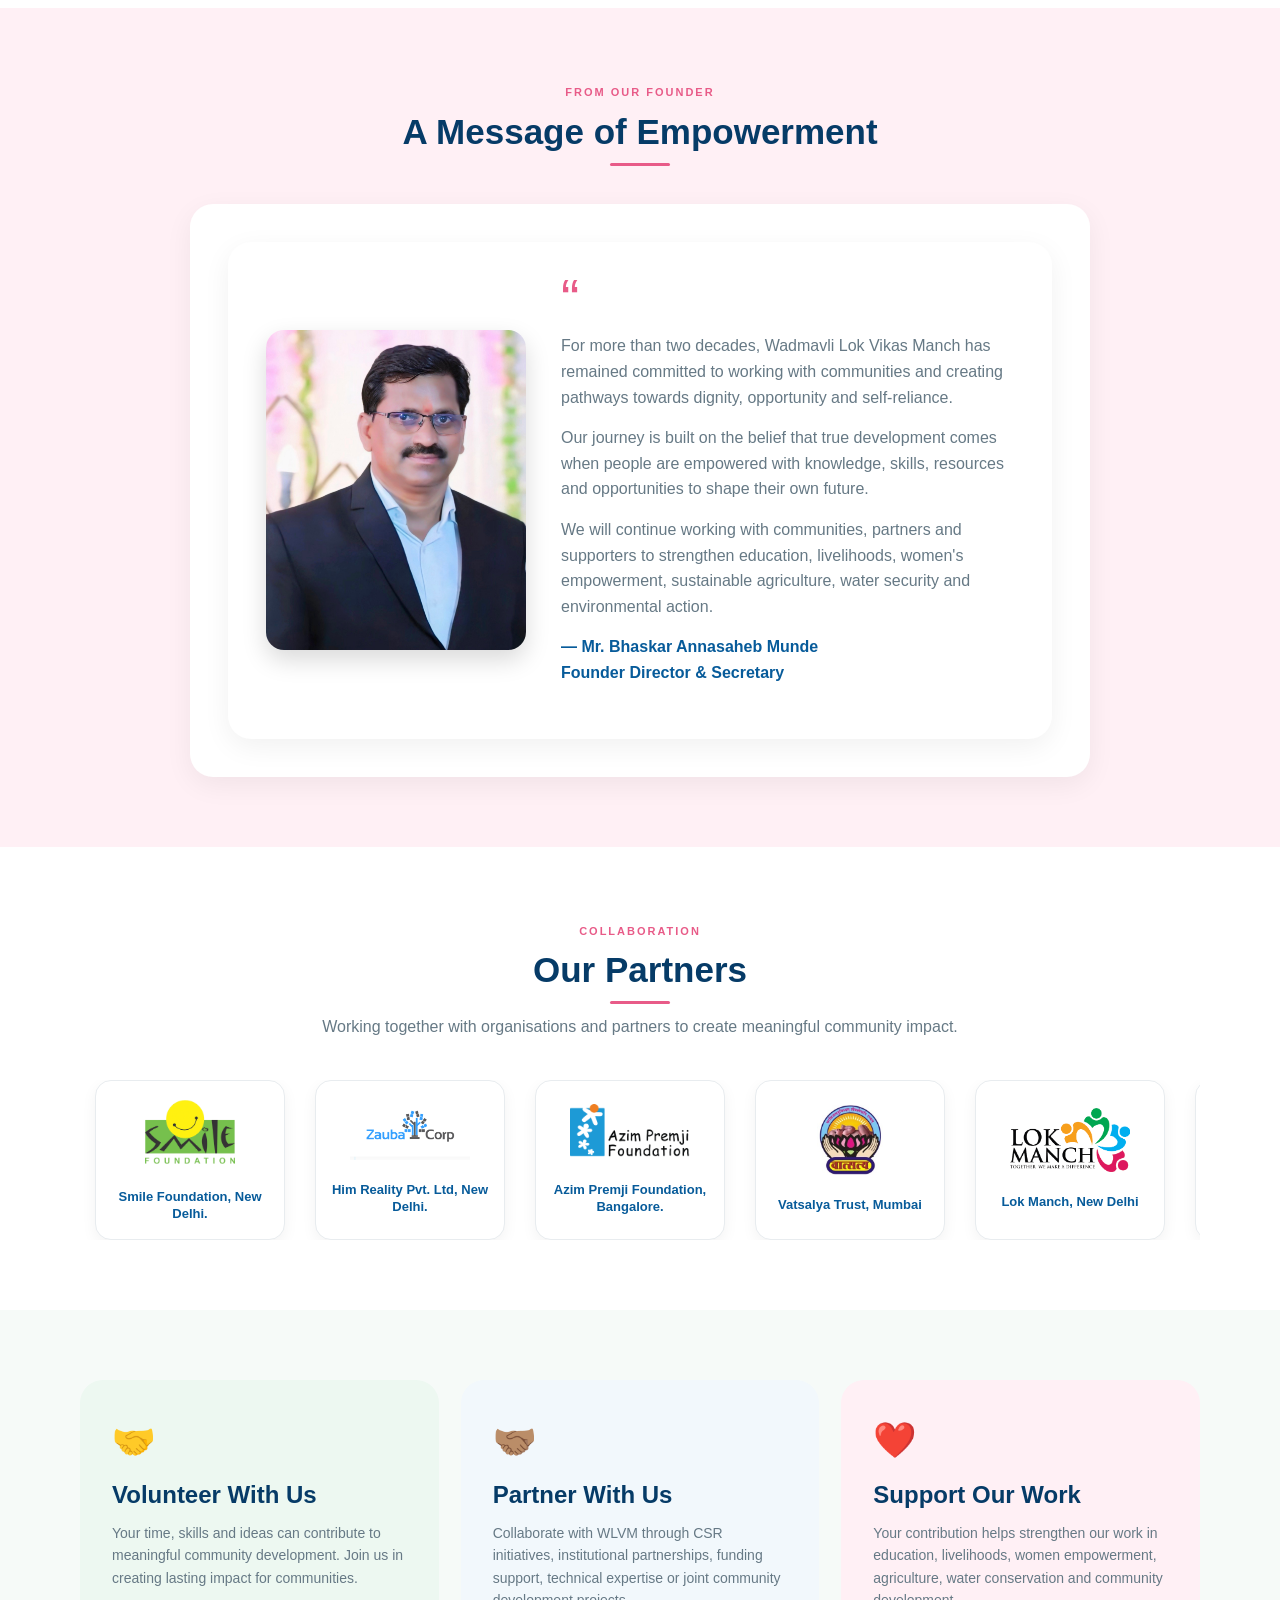
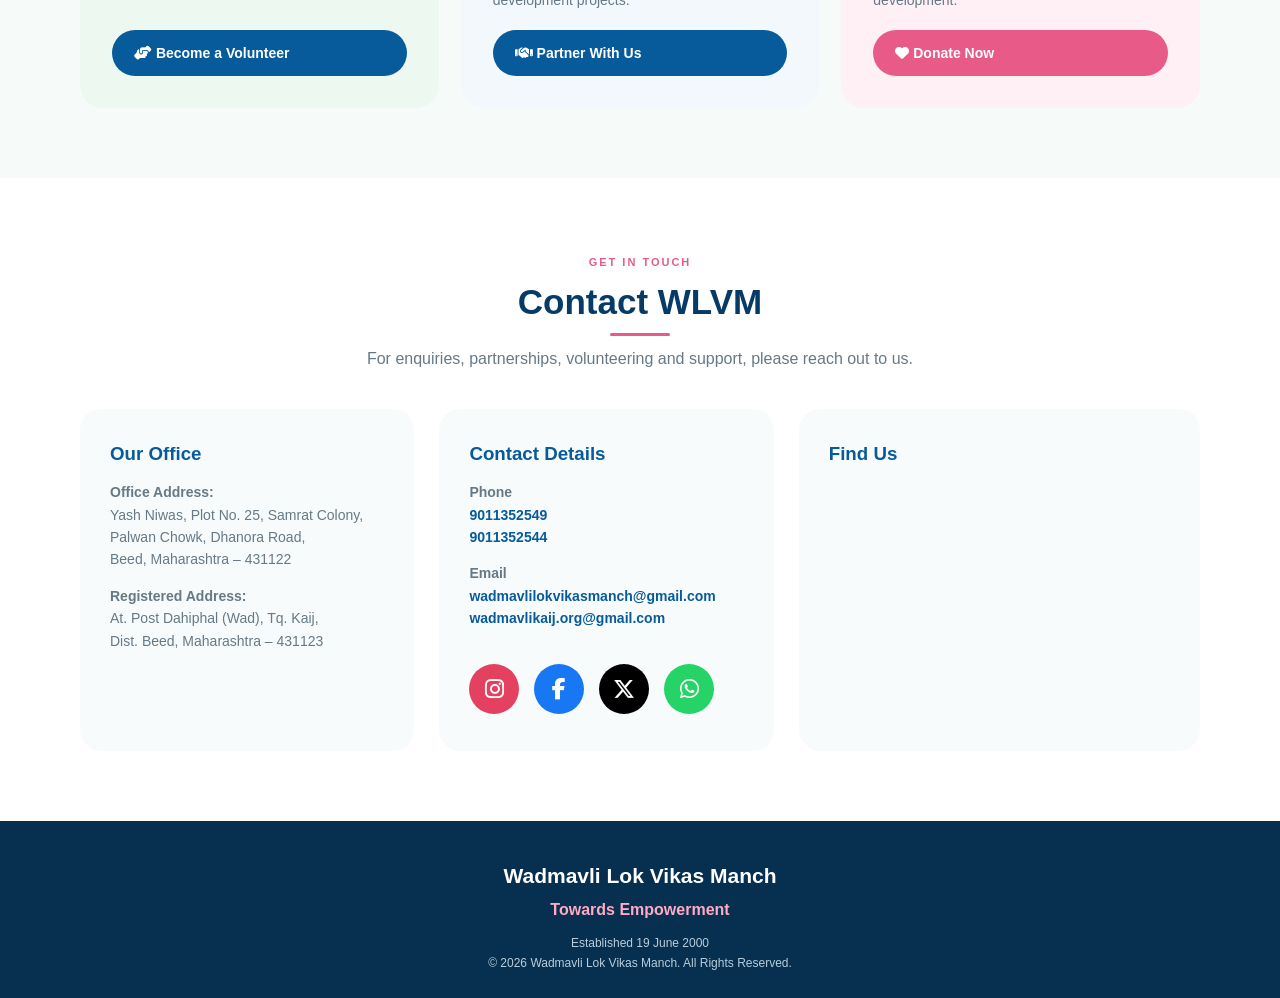
==== commit f080d497: "Add stylesheet and script links to index.html" ====
--- a/index.html
+++ b/index.html
@@ -19,6 +19,8 @@
 <link rel="canonical" href="https://wadmavlibeed.org/">
 
 <link rel="icon" type="image/png" sizes="32x32" href="/favicon.png">
+  <link rel="stylesheet" href="style.css" />
+<script src="script.js" defer></script>
 
 <!-- Open Graph -->
 <meta property="og:title" content="Wadmavli Lok Vikas Manch | Official Website">
--- a/style.css
+++ b/style.css
@@ -0,0 +1,135 @@
+/* =========================================
+   STYLE.CSS - Common Styles for All Pages
+   ========================================= */
+
+/* =========================
+   WHATSAPP FLOATING BUTTON
+   ========================= */
+.whatsapp-float {
+    position: fixed;
+    bottom: 30px;
+    right: 30px;
+    width: 60px;
+    height: 60px;
+    background: #25D366;
+    color: white !important;
+    border-radius: 50%;
+    display: flex;
+    align-items: center;
+    justify-content: center;
+    font-size: 32px;
+    box-shadow: 0 5px 30px rgba(37, 211, 102, 0.4);
+    z-index: 999;
+    transition: all 0.3s ease;
+    text-decoration: none;
+    animation: pulse-whatsapp 2s infinite;
+}
+
+.whatsapp-float:hover {
+    transform: scale(1.1) translateY(-3px);
+    box-shadow: 0 8px 40px rgba(37, 211, 102, 0.5);
+    color: white !important;
+}
+
+@keyframes pulse-whatsapp {
+    0% {
+        transform: scale(1);
+        box-shadow: 0 5px 30px rgba(37, 211, 102, 0.4);
+    }
+    50% {
+        transform: scale(1.05);
+        box-shadow: 0 5px 40px rgba(37, 211, 102, 0.6);
+    }
+    100% {
+        transform: scale(1);
+        box-shadow: 0 5px 30px rgba(37, 211, 102, 0.4);
+    }
+}
+
+.whatsapp-float .whatsapp-tooltip {
+    position: absolute;
+    right: 72px;
+    background: rgba(0, 0, 0, 0.8);
+    color: white;
+    padding: 6px 14px;
+    border-radius: 20px;
+    font-size: 13px;
+    font-weight: 500;
+    white-space: nowrap;
+    opacity: 0;
+    pointer-events: none;
+    transition: all 0.3s ease;
+    font-family: 'Poppins', sans-serif;
+}
+
+.whatsapp-float .whatsapp-tooltip::after {
+    content: '';
+    position: absolute;
+    right: -8px;
+    top: 50%;
+    transform: translateY(-50%);
+    border-left: 8px solid rgba(0, 0, 0, 0.8);
+    border-top: 6px solid transparent;
+    border-bottom: 6px solid transparent;
+}
+
+.whatsapp-float:hover .whatsapp-tooltip {
+    opacity: 1;
+    transform: translateX(-5px);
+}
+
+@media(max-width:600px) {
+    .whatsapp-float {
+        width: 55px;
+        height: 55px;
+        font-size: 28px;
+        bottom: 20px;
+        right: 20px;
+    }
+    .whatsapp-float .whatsapp-tooltip {
+        display: none;
+    }
+}
+
+/* =========================
+   SCROLL TO TOP BUTTON
+   ========================= */
+.scroll-top {
+    position: fixed;
+    bottom: 100px;
+    right: 30px;
+    width: 45px;
+    height: 45px;
+    border-radius: 50%;
+    background: var(--pink, #e85b88);
+    color: white;
+    border: none;
+    font-size: 18px;
+    cursor: pointer;
+    box-shadow: 0 8px 25px rgba(232, 91, 136, 0.3);
+    transition: all 0.3s ease;
+    opacity: 0;
+    transform: translateY(20px);
+    z-index: 998;
+}
+
+.scroll-top.visible {
+    opacity: 1;
+    transform: translateY(0);
+}
+
+.scroll-top:hover {
+    background: var(--dark, #063b67);
+    transform: translateY(-3px);
+    box-shadow: 0 12px 30px rgba(6, 59, 103, 0.35);
+}
+
+@media(max-width:600px) {
+    .scroll-top {
+        bottom: 85px;
+        right: 20px;
+        width: 40px;
+        height: 40px;
+        font-size: 16px;
+    }
+}
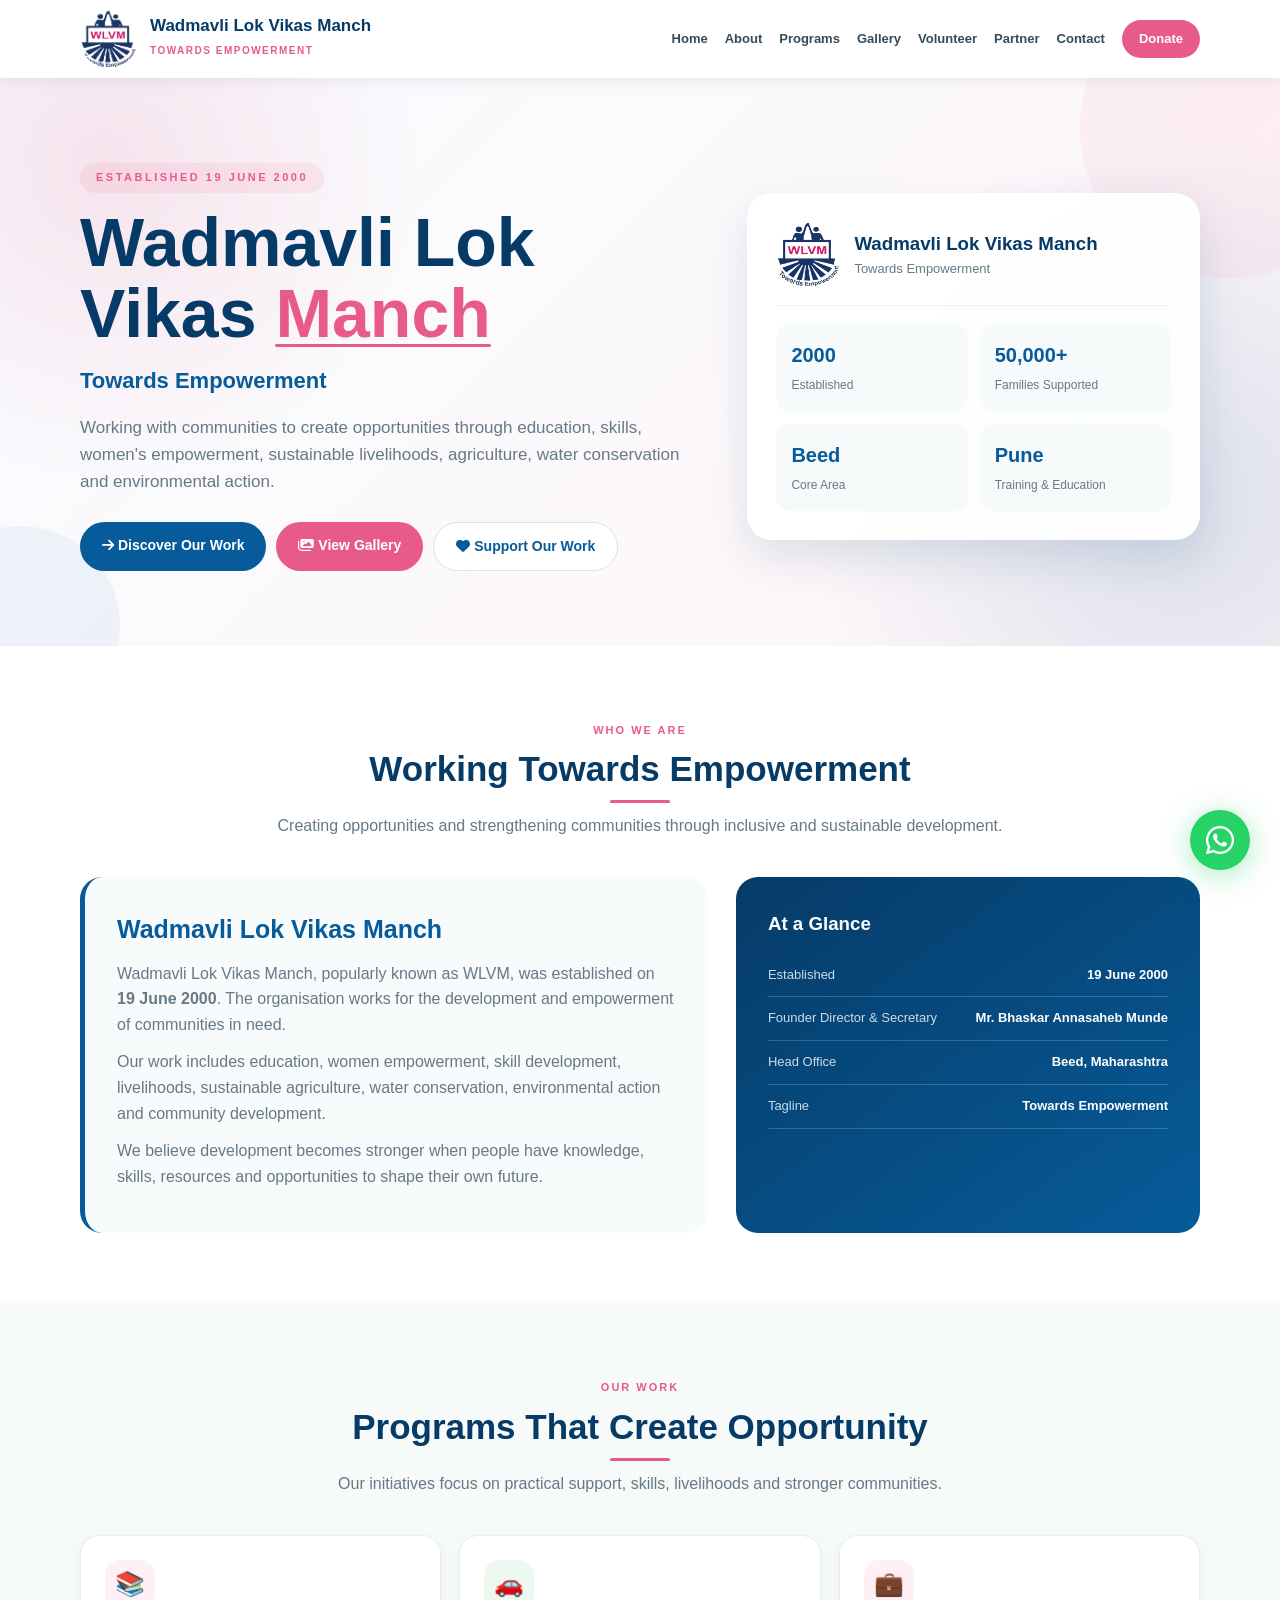
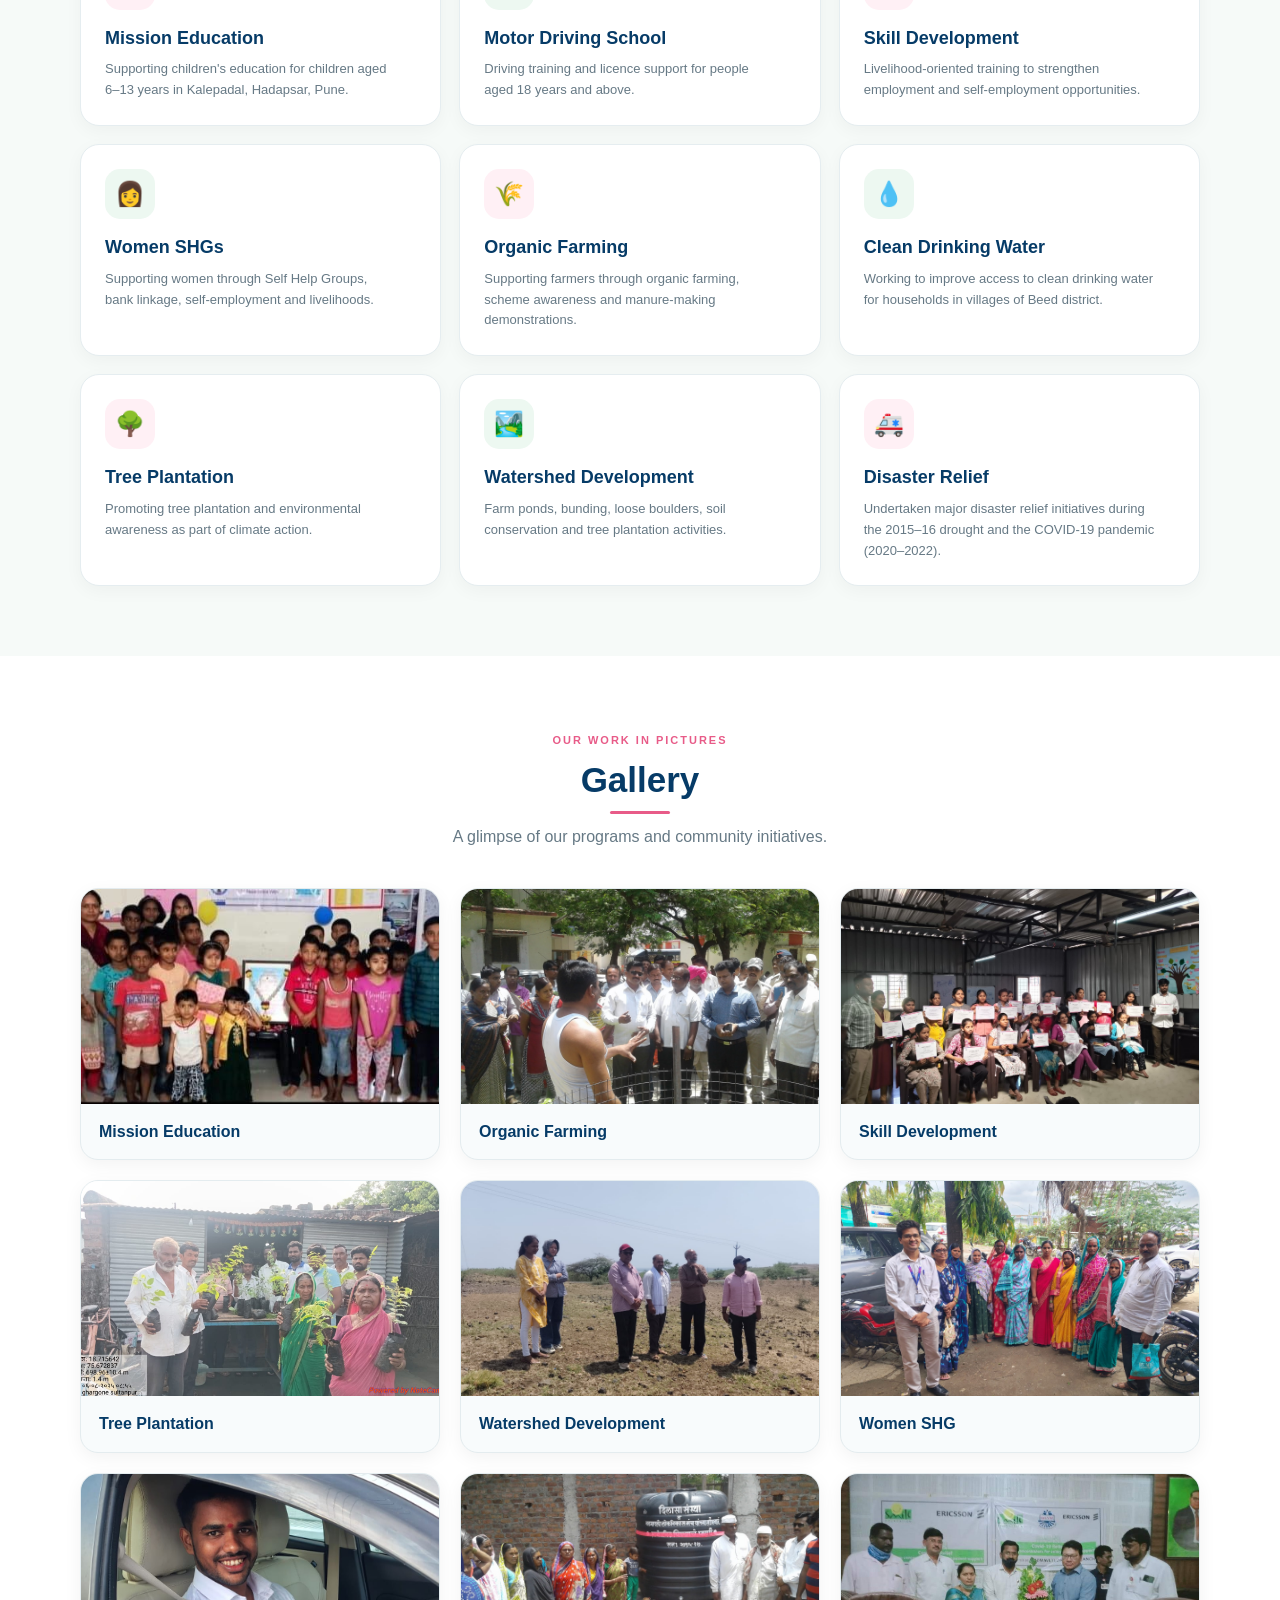
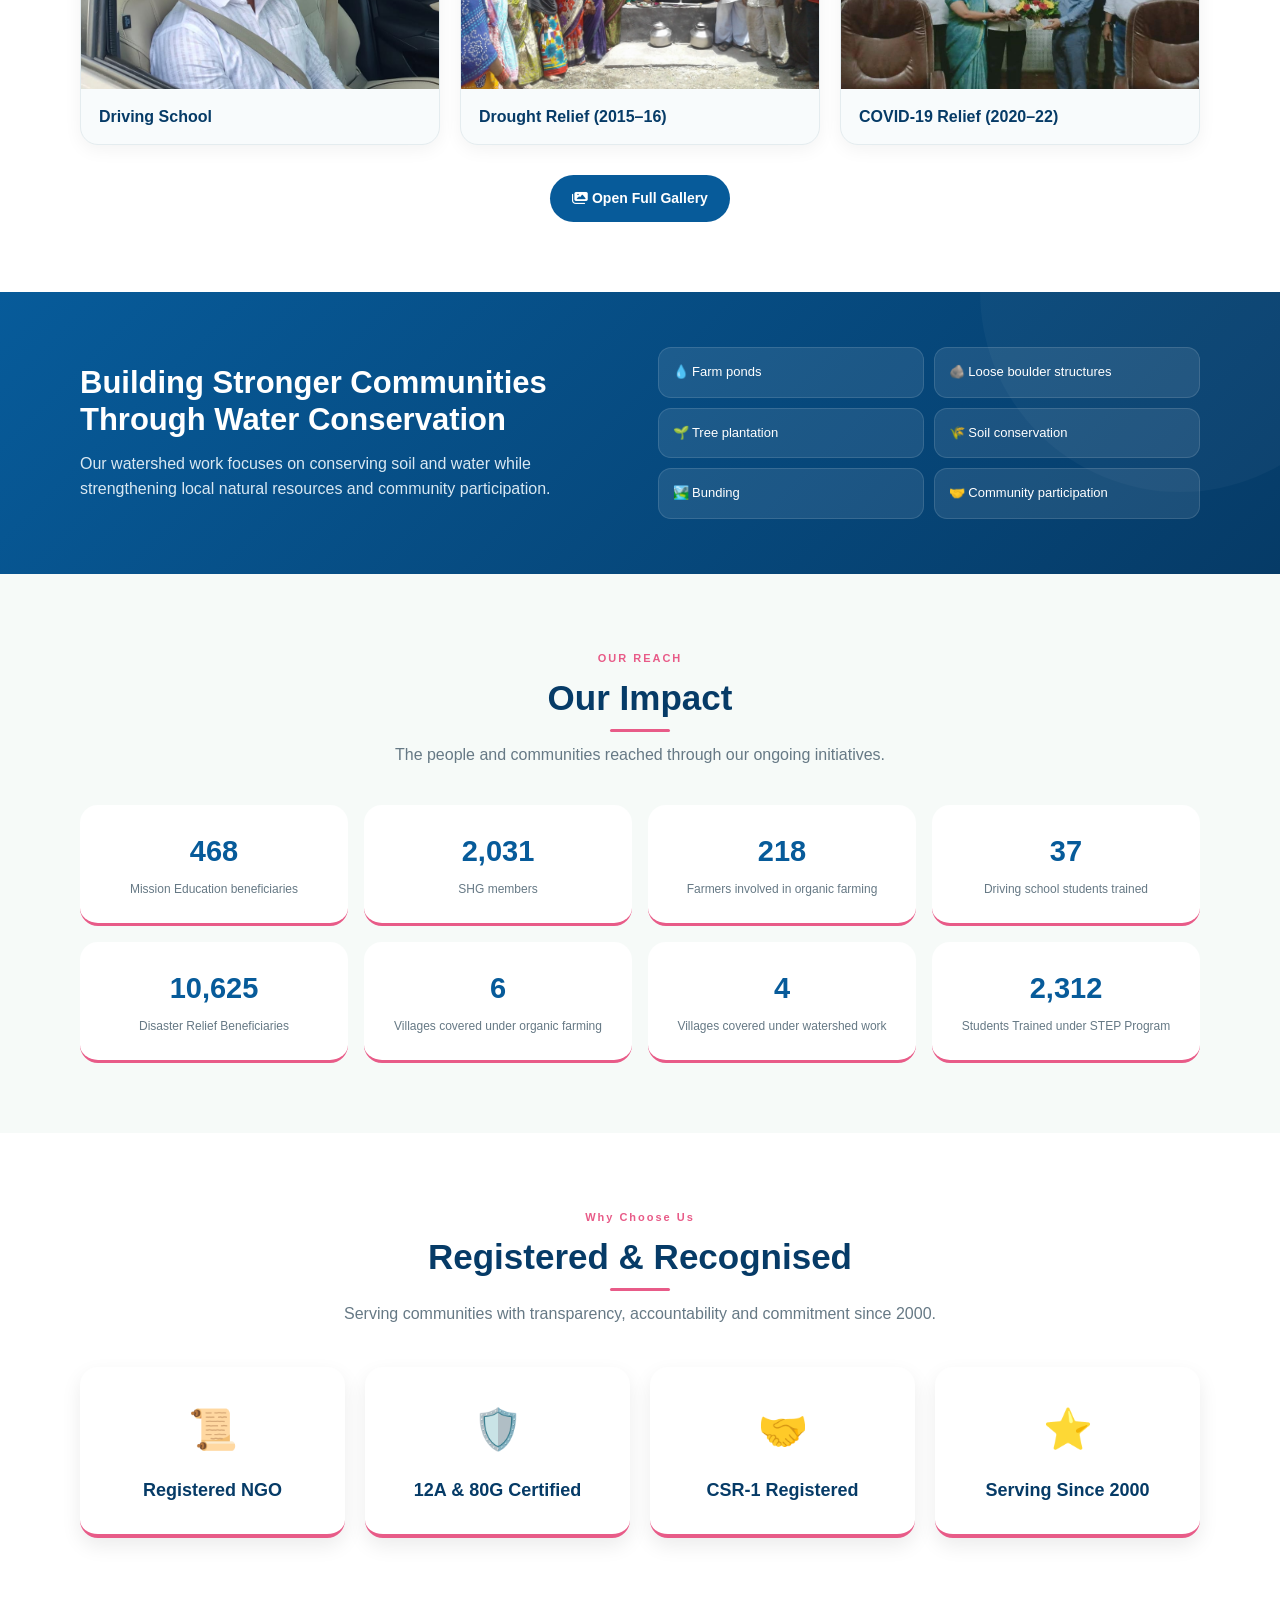
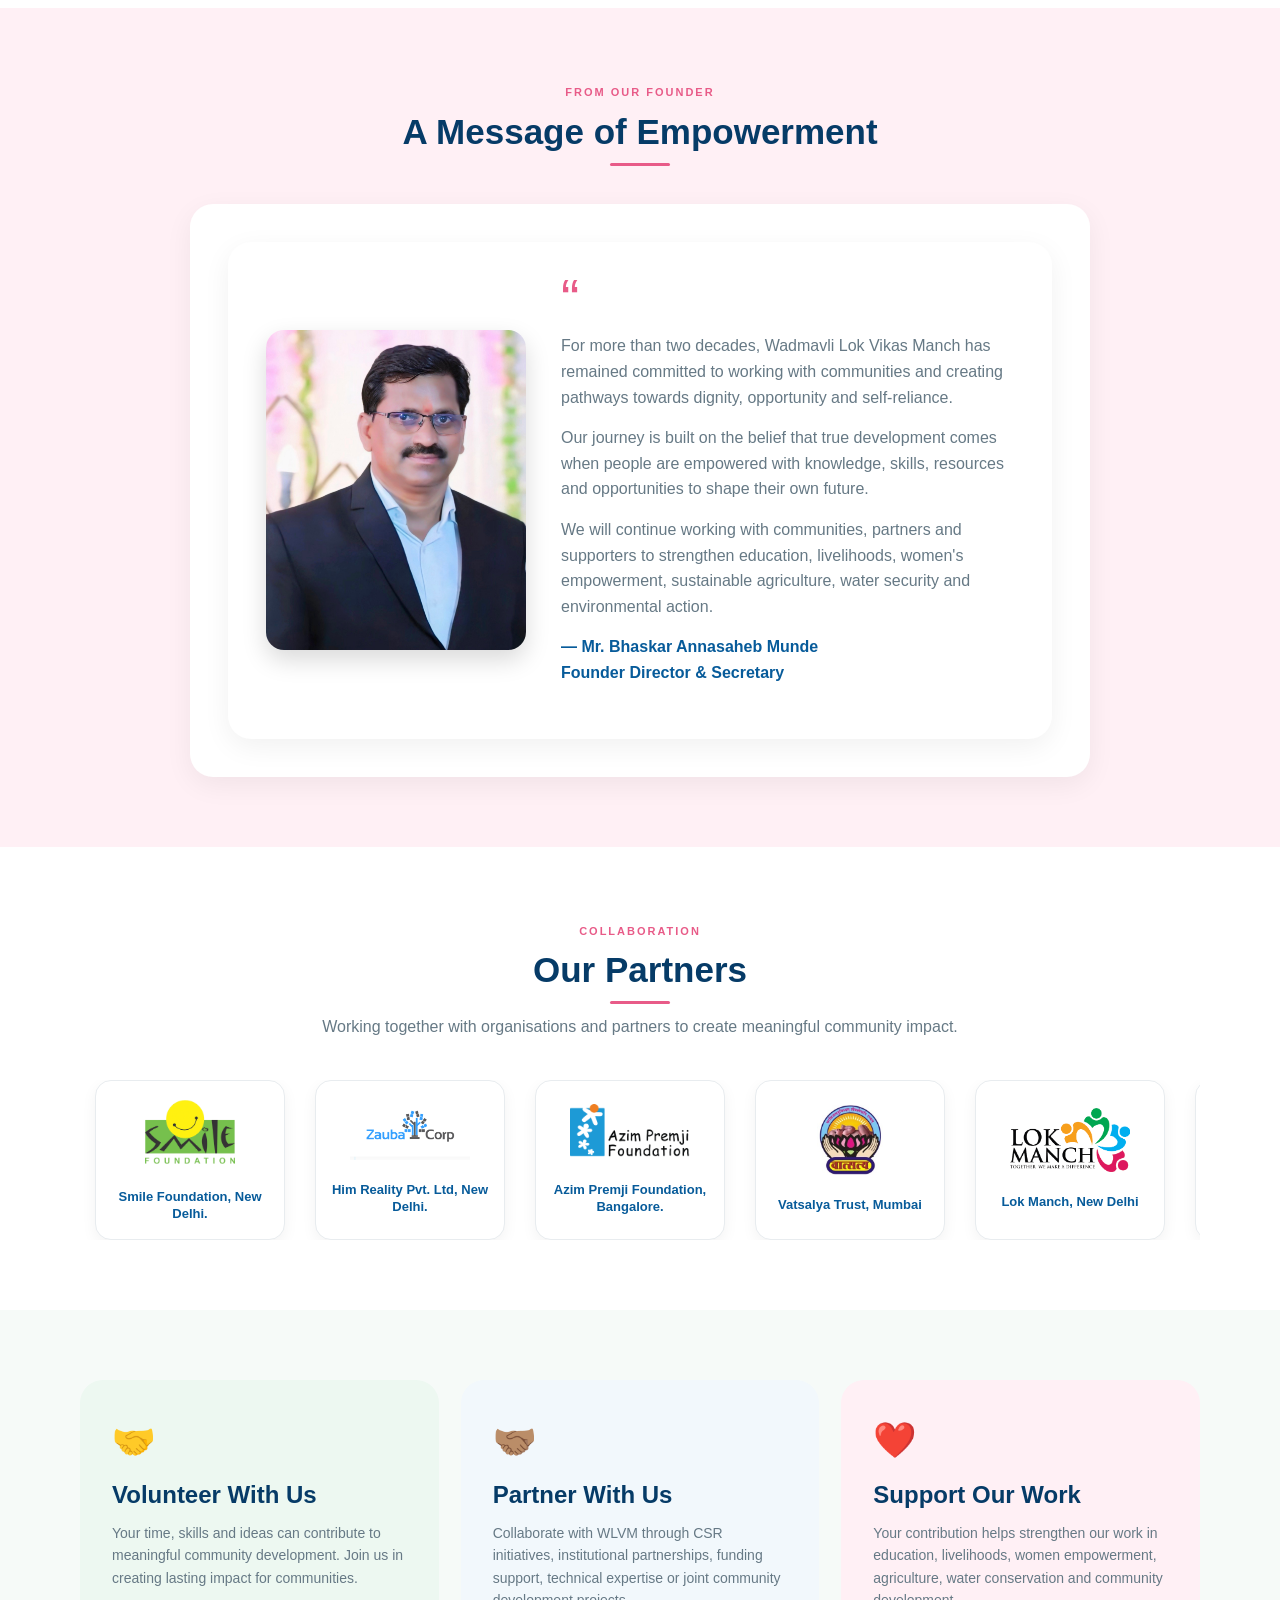
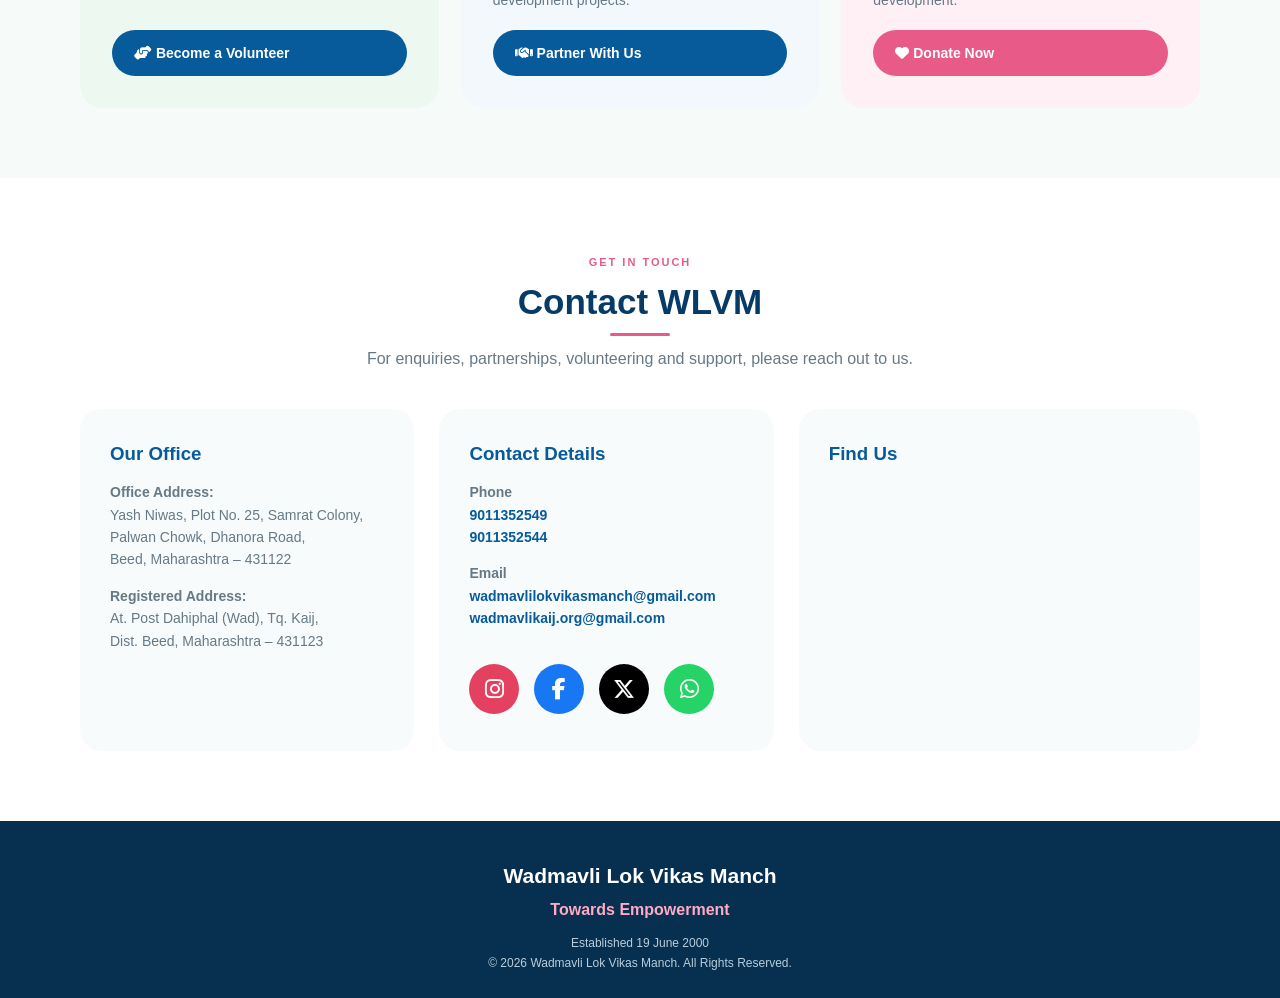
==== commit 8efef44b: "Refactor contactPoint to array and add details Updated contact point structure to an array format an" ====
--- a/index.html
+++ b/index.html
@@ -48,16 +48,34 @@
   "image": "https://wadmavlibeed.org/logo.png",
   "description": "Wadmavli Lok Vikas Manch is a registered non-governmental organization established in 2000, working towards education, women empowerment, skill development, watershed development, organic farming, livelihood generation and sustainable community development in Maharashtra, India.",
   "foundingDate": "2000",
+  "foundingLocation": {
+    "@type": "Place",
+    "address": {
+      "@type": "PostalAddress",
+      "addressLocality": "Beed",
+      "addressRegion": "Maharashtra",
+      "addressCountry": "India"
+    }
+  },
   "areaServed": {
     "@type": "Country",
     "name": "India"
   },
-  "contactPoint": {
-    "@type": "ContactPoint",
-    "contactType": "General Enquiries",
-    "telephone": "+91-9011352544",
-    "email": "wadmavlikaij.org@gmail.com"
-  },
+  "contactPoint": [
+    {
+      "@type": "ContactPoint",
+      "contactType": "General Enquiries",
+      "telephone": "+91-9011352544",
+      "email": "wadmavlikaij.org@gmail.com",
+      "availableLanguage": ["English", "Hindi", "Marathi"]
+    },
+    {
+      "@type": "ContactPoint",
+      "contactType": "Donations",
+      "telephone": "+91-9011352549",
+      "email": "wadmavlilokvikasmanch@gmail.com"
+    }
+  ],
   "sameAs": [
     "https://www.instagram.com/wadmavli_lok_vikas_manch",
     "https://www.facebook.com/share/1Lcv3JSCjg/",
@@ -74,7 +92,83 @@
     "Community Development",
     "Livelihood Generation",
     "Youth Development"
+  ],
+  "address": {
+    "@type": "PostalAddress",
+    "streetAddress": "Yash Niwas, Plot No. 25, Samrat Colony, Palwan Chowk, Dhanora Road",
+    "addressLocality": "Beed",
+    "addressRegion": "Maharashtra",
+    "postalCode": "431122",
+    "addressCountry": "India"
+  }
+}
+</script>
+  <script type="application/ld+json">
+{
+  "@context": "https://schema.org",
+  "@type": "WebSite",
+  "@id": "https://wadmavlibeed.org/#website",
+  "url": "https://wadmavlibeed.org/",
+  "name": "Wadmavli Lok Vikas Manch",
+  "description": "Official website of Wadmavli Lok Vikas Manch (WLVM), a registered NGO established in 2000 working for education, women empowerment, skill development, watershed development, organic farming and sustainable community development.",
+  "potentialAction": {
+    "@type": "SearchAction",
+    "target": "https://wadmavlibeed.org/search?q={search_term_string}",
+    "query-input": "required name=search_term_string"
+  },
+  "publisher": {
+    "@id": "https://wadmavlibeed.org/#organization"
+  }
+}
+</script>
+  <script type="application/ld+json">
+{
+  "@context": "https://schema.org",
+  "@type": "BreadcrumbList",
+  "itemListElement": [
+    {
+      "@type": "ListItem",
+      "position": 1,
+      "name": "Home",
+      "item": "https://wadmavlibeed.org/"
+    },
+    {
+      "@type": "ListItem",
+      "position": 2,
+      "name": "About Us",
+      "item": "https://wadmavlibeed.org/about.html"
+    },
+    {
+      "@type": "ListItem",
+      "position": 3,
+      "name": "Programs",
+      "item": "https://wadmavlibeed.org/programs.html"
+    },
+    {
+      "@type": "ListItem",
+      "position": 4,
+      "name": "Gallery",
+      "item": "https://wadmavlibeed.org/gallery.html"
+    },
+    {
+      "@type": "ListItem",
+      "position": 5,
+      "name": "Contact",
+      "item": "https://wadmavlibeed.org/contact.html"
+    }
   ]
+}
+</script>
+  <script type="application/ld+json">
+{
+  "@context": "https://schema.org",
+  "@type": "Person",
+  "@id": "https://wadmavlibeed.org/#founder",
+  "name": "Bhaskar Annasaheb Munde",
+  "jobTitle": "Founder & Secretary",
+  "worksFor": {
+    "@id": "https://wadmavlibeed.org/#organization"
+  }
 }
 </script>
 
--- a/style.css
+++ b/style.css
@@ -133,3 +133,65 @@
         font-size: 16px;
     }
 }
+/* =========================
+   FORM SUCCESS/ERROR MESSAGES
+========================= */
+#formSuccess, #formError {
+    padding: 16px 20px;
+    border-radius: 12px;
+    margin-bottom: 20px;
+    font-size: 14px;
+    line-height: 1.6;
+    animation: slideDown 0.3s ease;
+    display: none;
+}
+
+#formSuccess {
+    background: #d4edda;
+    border: 1px solid #c3e6cb;
+    color: #155724;
+}
+
+#formSuccess i {
+    color: #28a745;
+    margin-right: 10px;
+}
+
+#formError {
+    background: #f8d7da;
+    border: 1px solid #f5c6cb;
+    color: #721c24;
+}
+
+#formError i {
+    color: #dc3545;
+    margin-right: 10px;
+}
+
+@keyframes slideDown {
+    from {
+        opacity: 0;
+        transform: translateY(-10px);
+    }
+    to {
+        opacity: 1;
+        transform: translateY(0);
+    }
+}
+
+/* =========================
+   LOADING STATE FOR BUTTONS
+========================= */
+.btn-loading {
+    opacity: 0.7;
+    pointer-events: none;
+}
+
+.btn-loading i {
+    animation: spin 1s linear infinite;
+}
+
+@keyframes spin {
+    from { transform: rotate(0deg); }
+    to { transform: rotate(360deg); }
+}
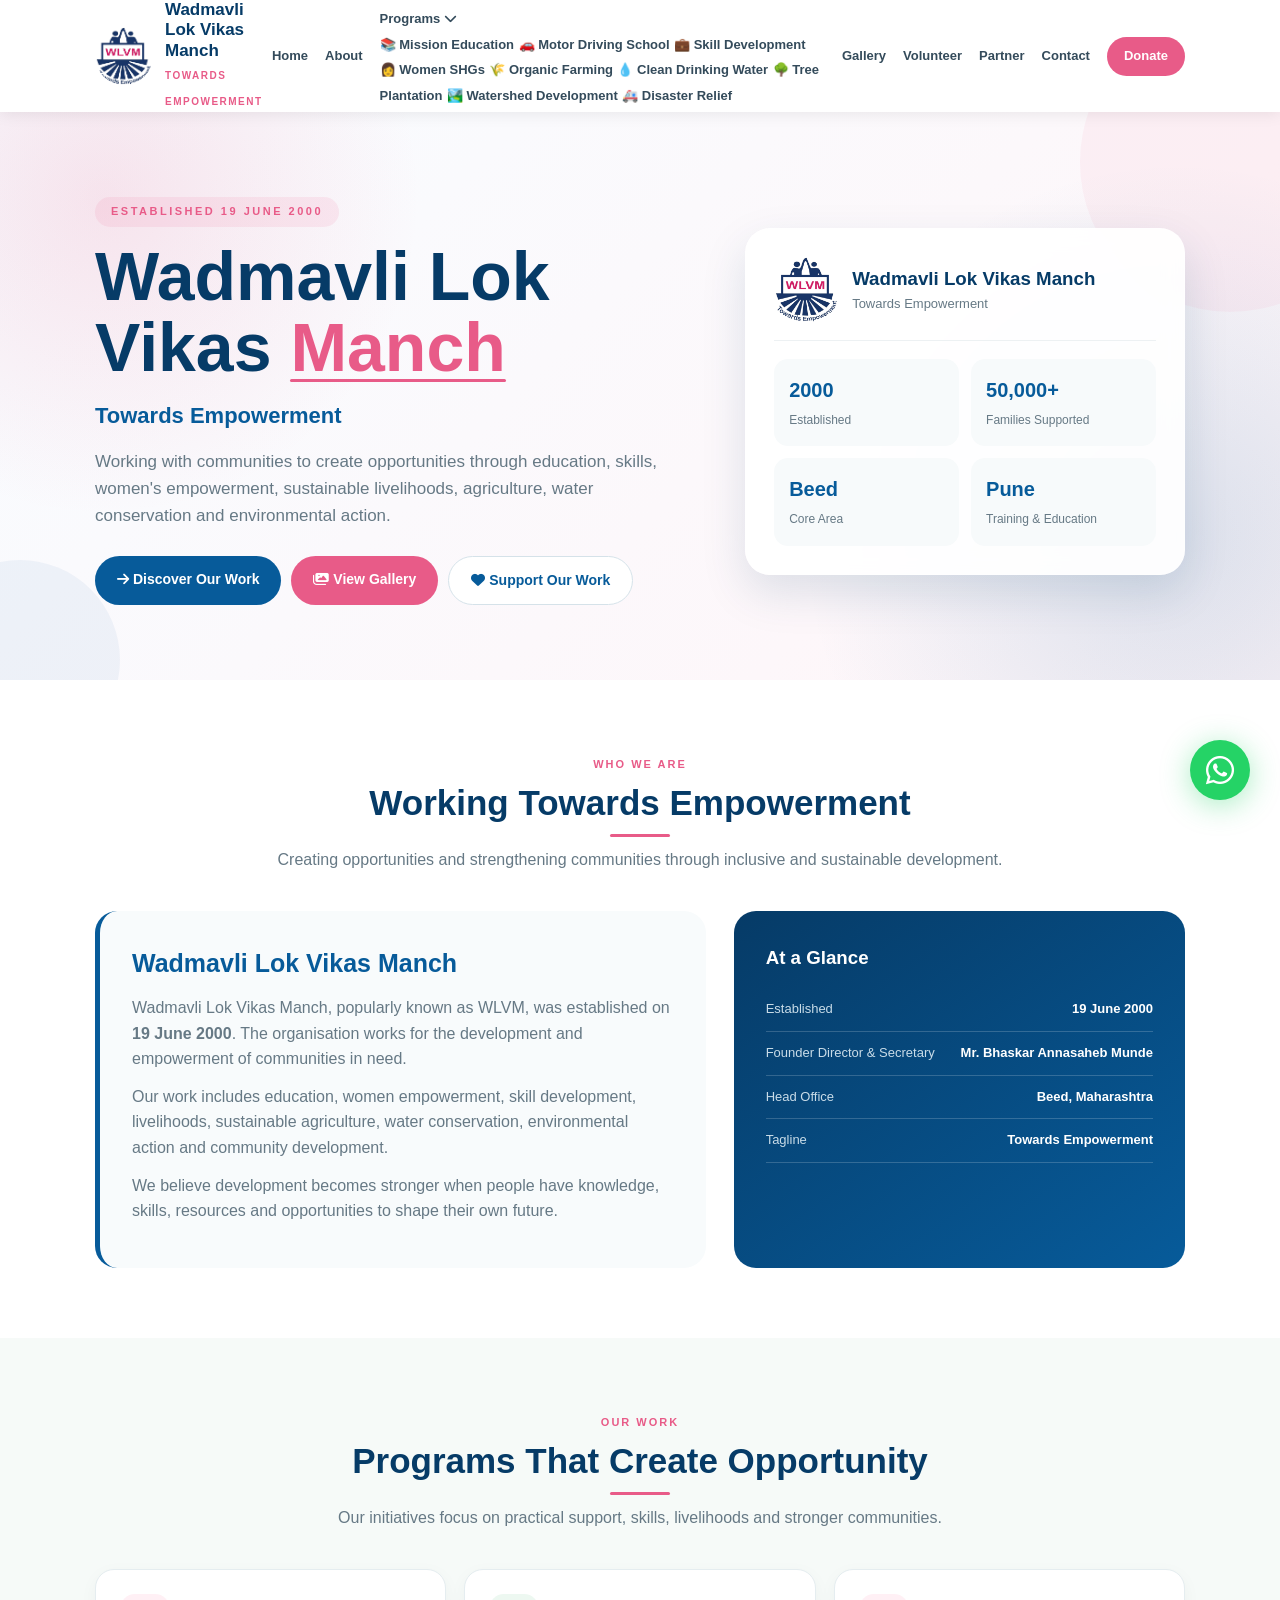
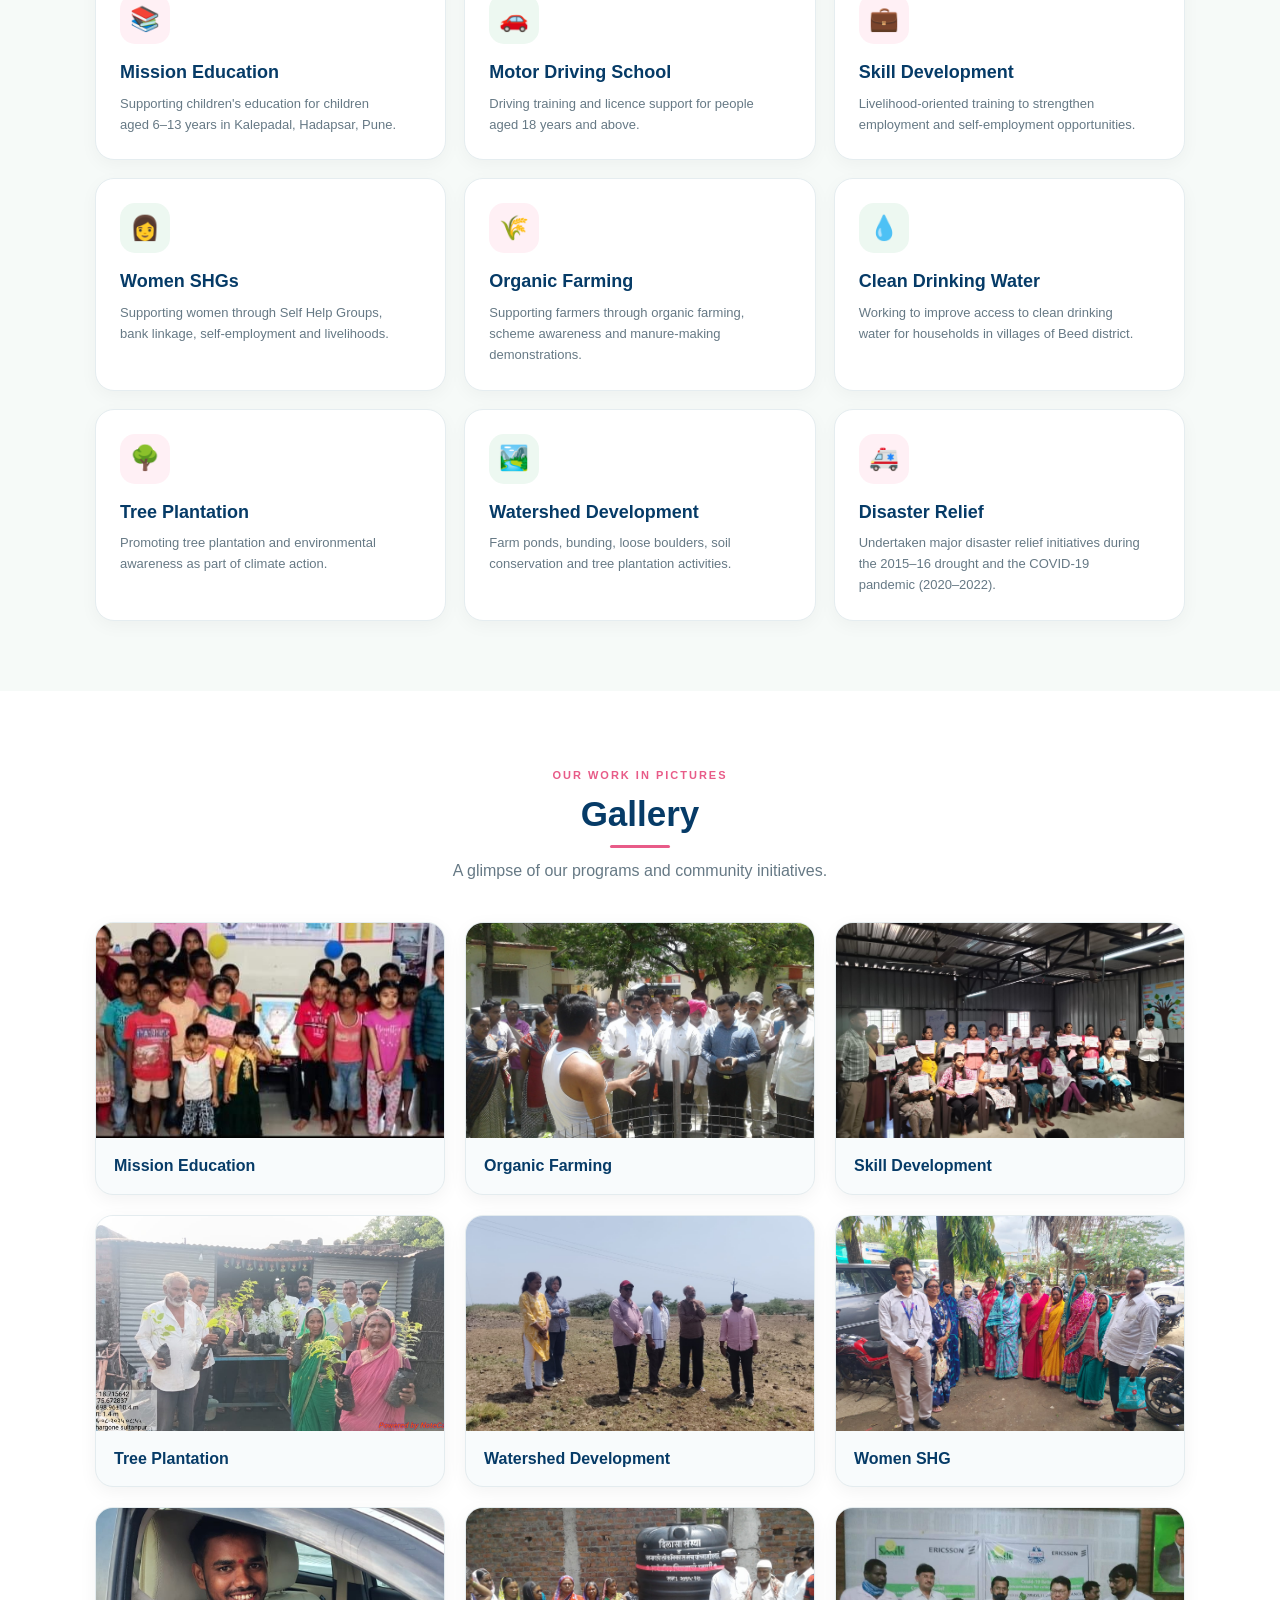
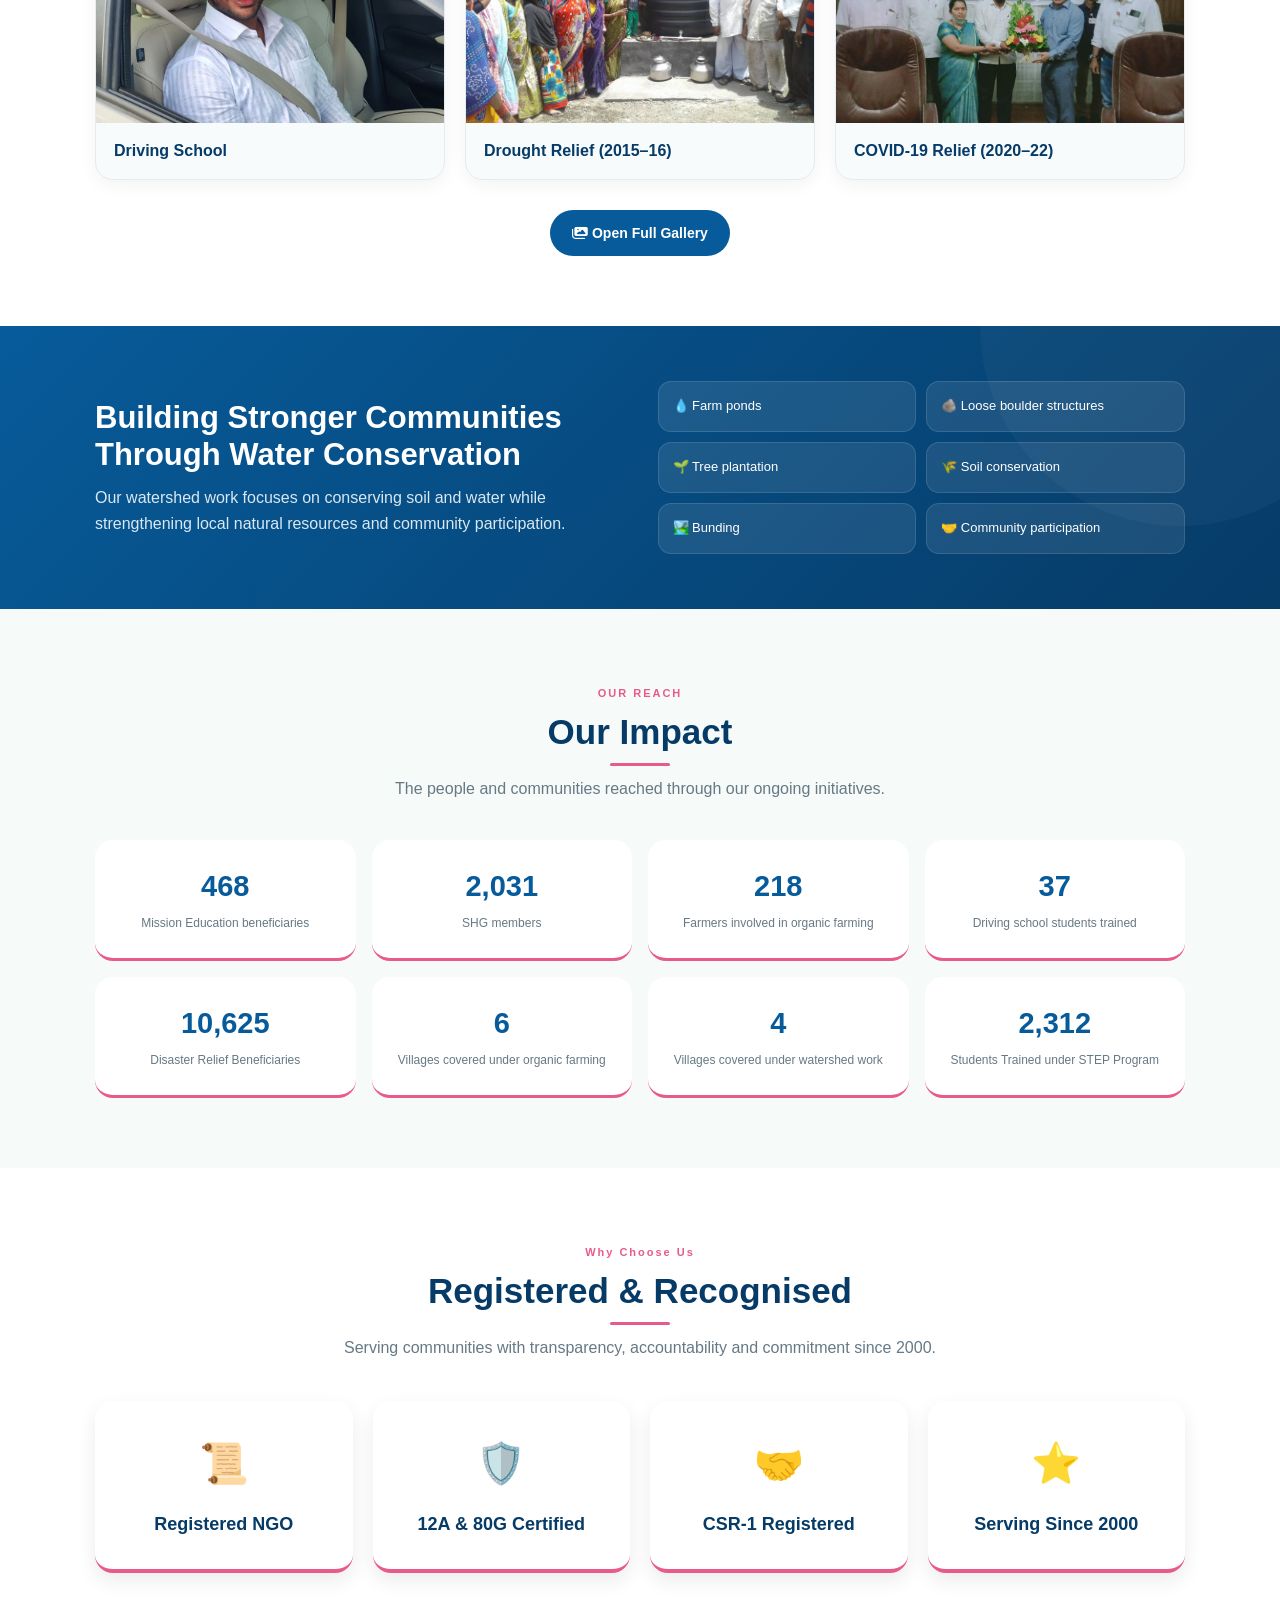
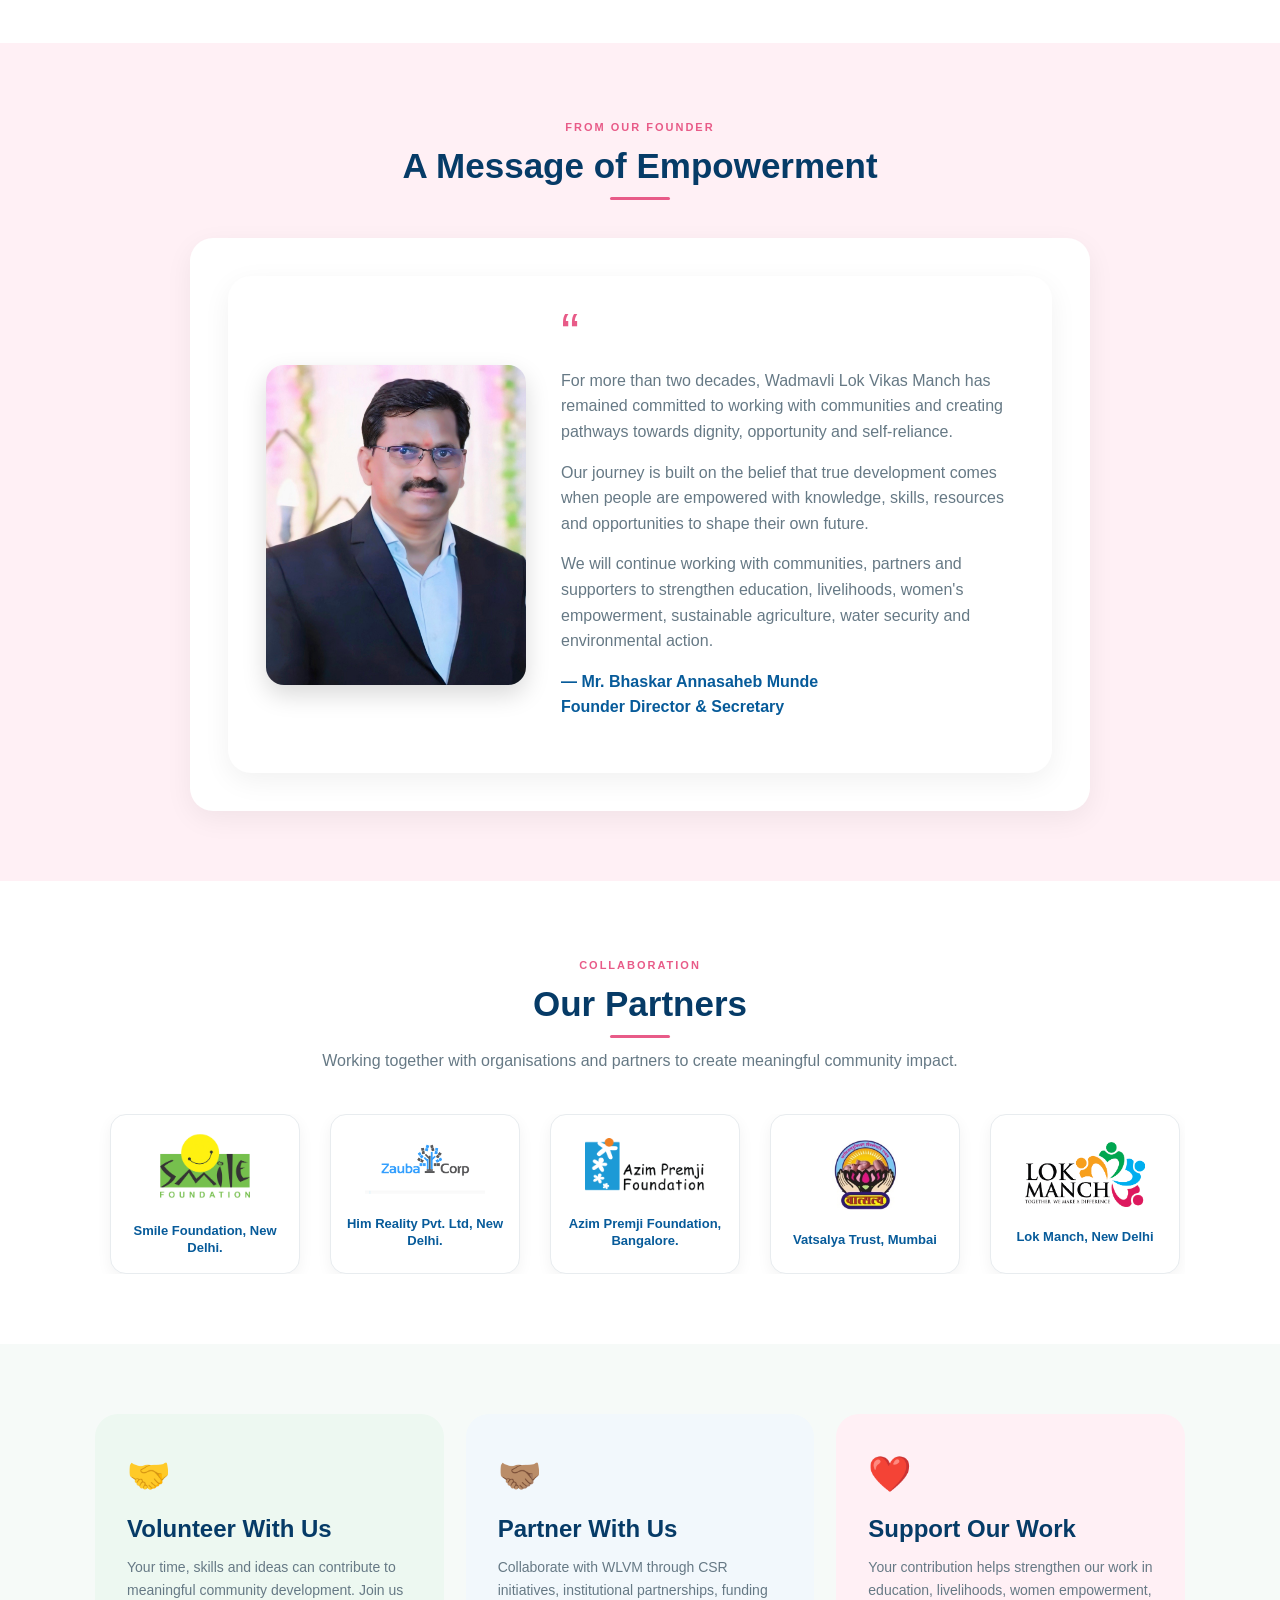
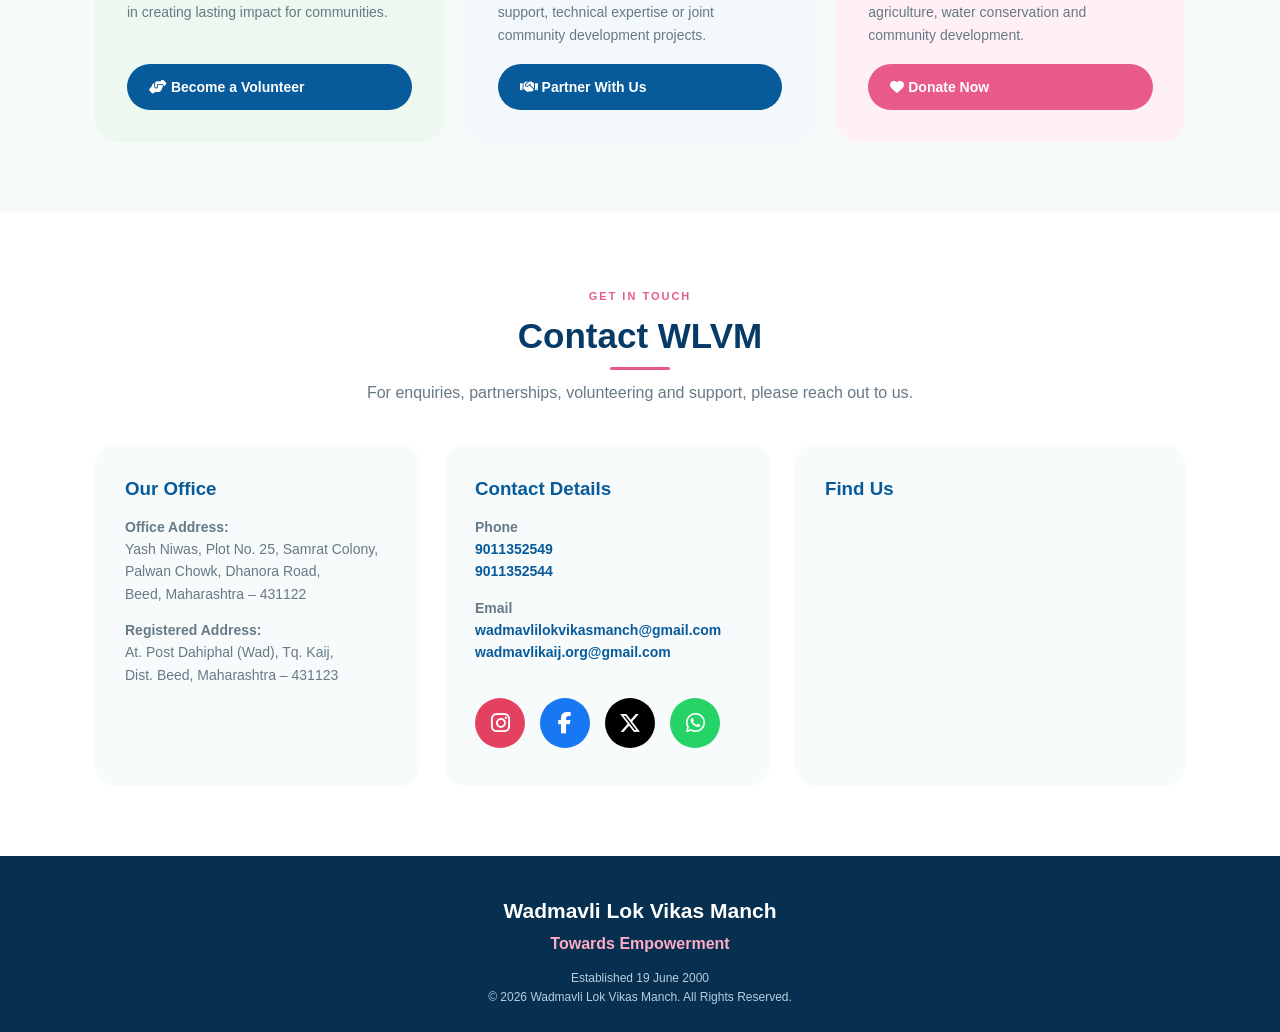
==== commit bbe38f0f: "Enhance navigation with Programs dropdown menu Added a dropdown menu for Programs with various progr" ====
--- a/index.html
+++ b/index.html
@@ -1479,27 +1479,35 @@
 
 </div>
 
-
 <nav>
-
     <a href="index.html">Home</a>
-
     <a href="about.html">About</a>
-
-    <a href="programs.html">Programs</a>
-
+    
+    <!-- Programs Dropdown -->
+    <div class="nav-dropdown">
+        <a href="programs.html" class="dropdown-trigger">Programs <i class="fas fa-chevron-down"></i></a>
+        <div class="dropdown-menu">
+            <a href="program-education.html">📚 Mission Education</a>
+            <a href="program-driving.html">🚗 Motor Driving School</a>
+            <a href="program-skill.html">💼 Skill Development</a>
+            <a href="program-women.html">👩 Women SHGs</a>
+            <a href="program-organic.html">🌾 Organic Farming</a>
+            <a href="program-water.html">💧 Clean Drinking Water</a>
+            <a href="program-tree.html">🌳 Tree Plantation</a>
+            <a href="program-watershed.html">🏞️ Watershed Development</a>
+            <a href="program-disaster.html">🚑 Disaster Relief</a>
+        
+        </div>
+    </div>
+    <!-- End Programs Dropdown -->
+    
     <a href="gallery.html">Gallery</a>
-
     <a href="volunteer.html">Volunteer</a>
-
     <a href="partner.html">Partner</a>
-
     <a href="contact.html">Contact</a>
-
     <a href="donate.html" class="nav-donate">Donate</a>
-
 </nav>
-  
+
 <button class="mobile-menu-btn"
         onclick="toggleMobileMenu()"
         aria-label="Open navigation menu"
--- a/style.css
+++ b/style.css
@@ -4,10 +4,10 @@
 
 /* =========================
    WHATSAPP FLOATING BUTTON
-   ========================= */
+========================= */
 .whatsapp-float {
     position: fixed;
-    bottom: 30px;
+    bottom: 100px;  /* Position above scroll button */
     right: 30px;
     width: 60px;
     height: 60px;
@@ -25,27 +25,7 @@
     animation: pulse-whatsapp 2s infinite;
 }
 
-.whatsapp-float:hover {
-    transform: scale(1.1) translateY(-3px);
-    box-shadow: 0 8px 40px rgba(37, 211, 102, 0.5);
-    color: white !important;
-}
-
-@keyframes pulse-whatsapp {
-    0% {
-        transform: scale(1);
-        box-shadow: 0 5px 30px rgba(37, 211, 102, 0.4);
-    }
-    50% {
-        transform: scale(1.05);
-        box-shadow: 0 5px 40px rgba(37, 211, 102, 0.6);
-    }
-    100% {
-        transform: scale(1);
-        box-shadow: 0 5px 30px rgba(37, 211, 102, 0.4);
-    }
-}
-
+/* Tooltip - positioned to the left */
 .whatsapp-float .whatsapp-tooltip {
     position: absolute;
     right: 72px;
@@ -78,25 +58,12 @@
     transform: translateX(-5px);
 }
 
-@media(max-width:600px) {
-    .whatsapp-float {
-        width: 55px;
-        height: 55px;
-        font-size: 28px;
-        bottom: 20px;
-        right: 20px;
-    }
-    .whatsapp-float .whatsapp-tooltip {
-        display: none;
-    }
-}
-
 /* =========================
    SCROLL TO TOP BUTTON
-   ========================= */
+========================= */
 .scroll-top {
     position: fixed;
-    bottom: 100px;
+    bottom: 30px;  /* At the bottom */
     right: 30px;
     width: 45px;
     height: 45px;
@@ -124,15 +91,31 @@
     box-shadow: 0 12px 30px rgba(6, 59, 103, 0.35);
 }
 
+/* =========================
+   RESPONSIVE - Mobile
+========================= */
 @media(max-width:600px) {
+    .whatsapp-float {
+        width: 55px;
+        height: 55px;
+        font-size: 28px;
+        bottom: 85px;  /* Mobile: above scroll button */
+        right: 20px;
+    }
+    
+    .whatsapp-float .whatsapp-tooltip {
+        display: none;  /* Hide tooltip on mobile */
+    }
+    
     .scroll-top {
-        bottom: 85px;
+        bottom: 20px;  /* ✅ CORRECT - At the very bottom */
         right: 20px;
         width: 40px;
         height: 40px;
         font-size: 16px;
     }
 }
+
 /* =========================
    FORM SUCCESS/ERROR MESSAGES
 ========================= */
@@ -195,3 +178,60 @@
     from { transform: rotate(0deg); }
     to { transform: rotate(360deg); }
 }
+
+/* =========================
+   CONTAINER - Full Width
+========================= */
+.container {
+    width: 94%;
+    max-width: 1400px;
+    margin: auto;
+    padding: 0 15px;
+}
+
+/* For sections with background colors - stretch full width */
+.section {
+    padding: 70px 0;
+    width: 100%;
+}
+
+/* Keep hero content centered */
+.hero-content {
+    max-width: 900px;  /* Increased from 780px */
+    margin: auto;
+}
+
+/* For text-heavy sections, keep readability */
+.about-main p,
+.program-card p,
+.story-text p {
+    max-width: 100%;
+}
+
+/* =========================
+   RESPONSIVE - Adjust for smaller screens
+========================= */
+@media(max-width:1200px) {
+    .container {
+        width: 95%;
+        max-width: 1200px;
+    }
+}
+
+@media(max-width:768px) {
+    .container {
+        width: 96%;
+        padding: 0 10px;
+    }
+    
+    .hero-content {
+        max-width: 100%;
+    }
+}
+
+@media(max-width:480px) {
+    .container {
+        width: 98%;
+        padding: 0 8px;
+    }
+}
